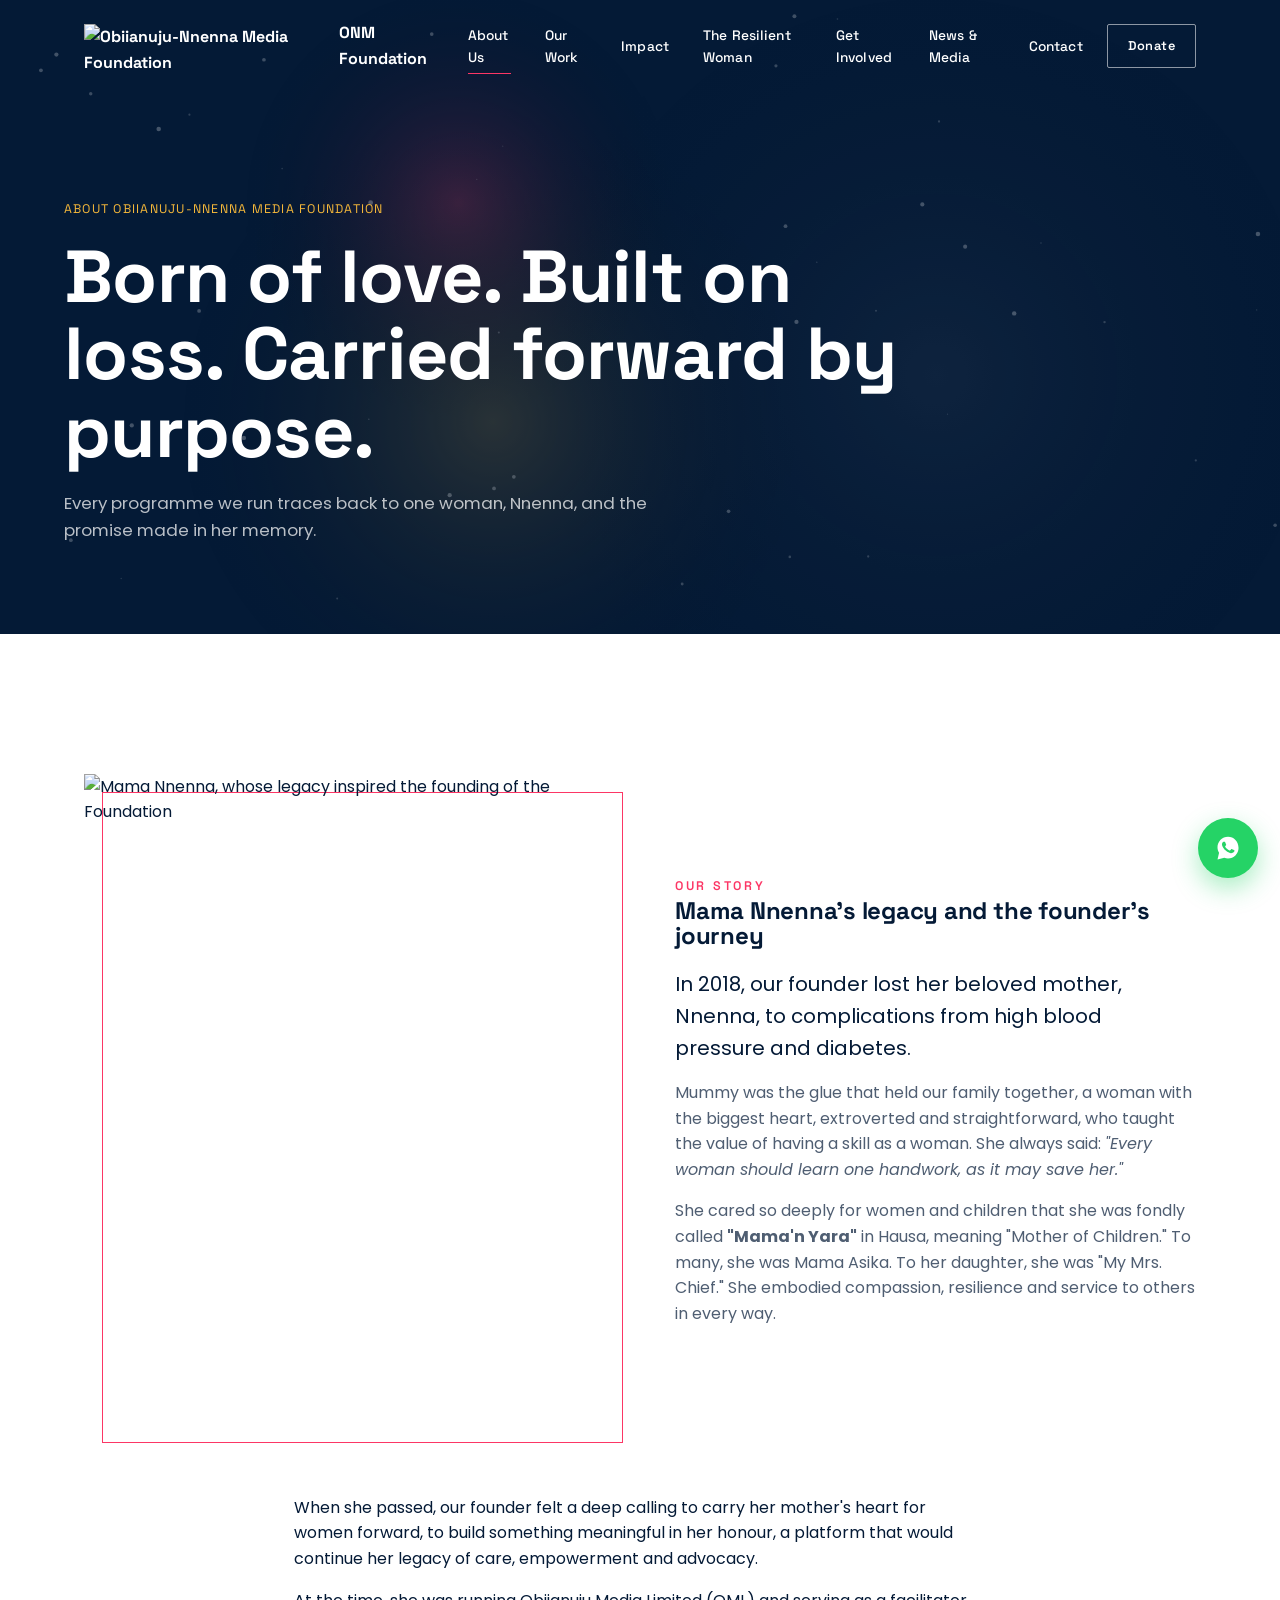
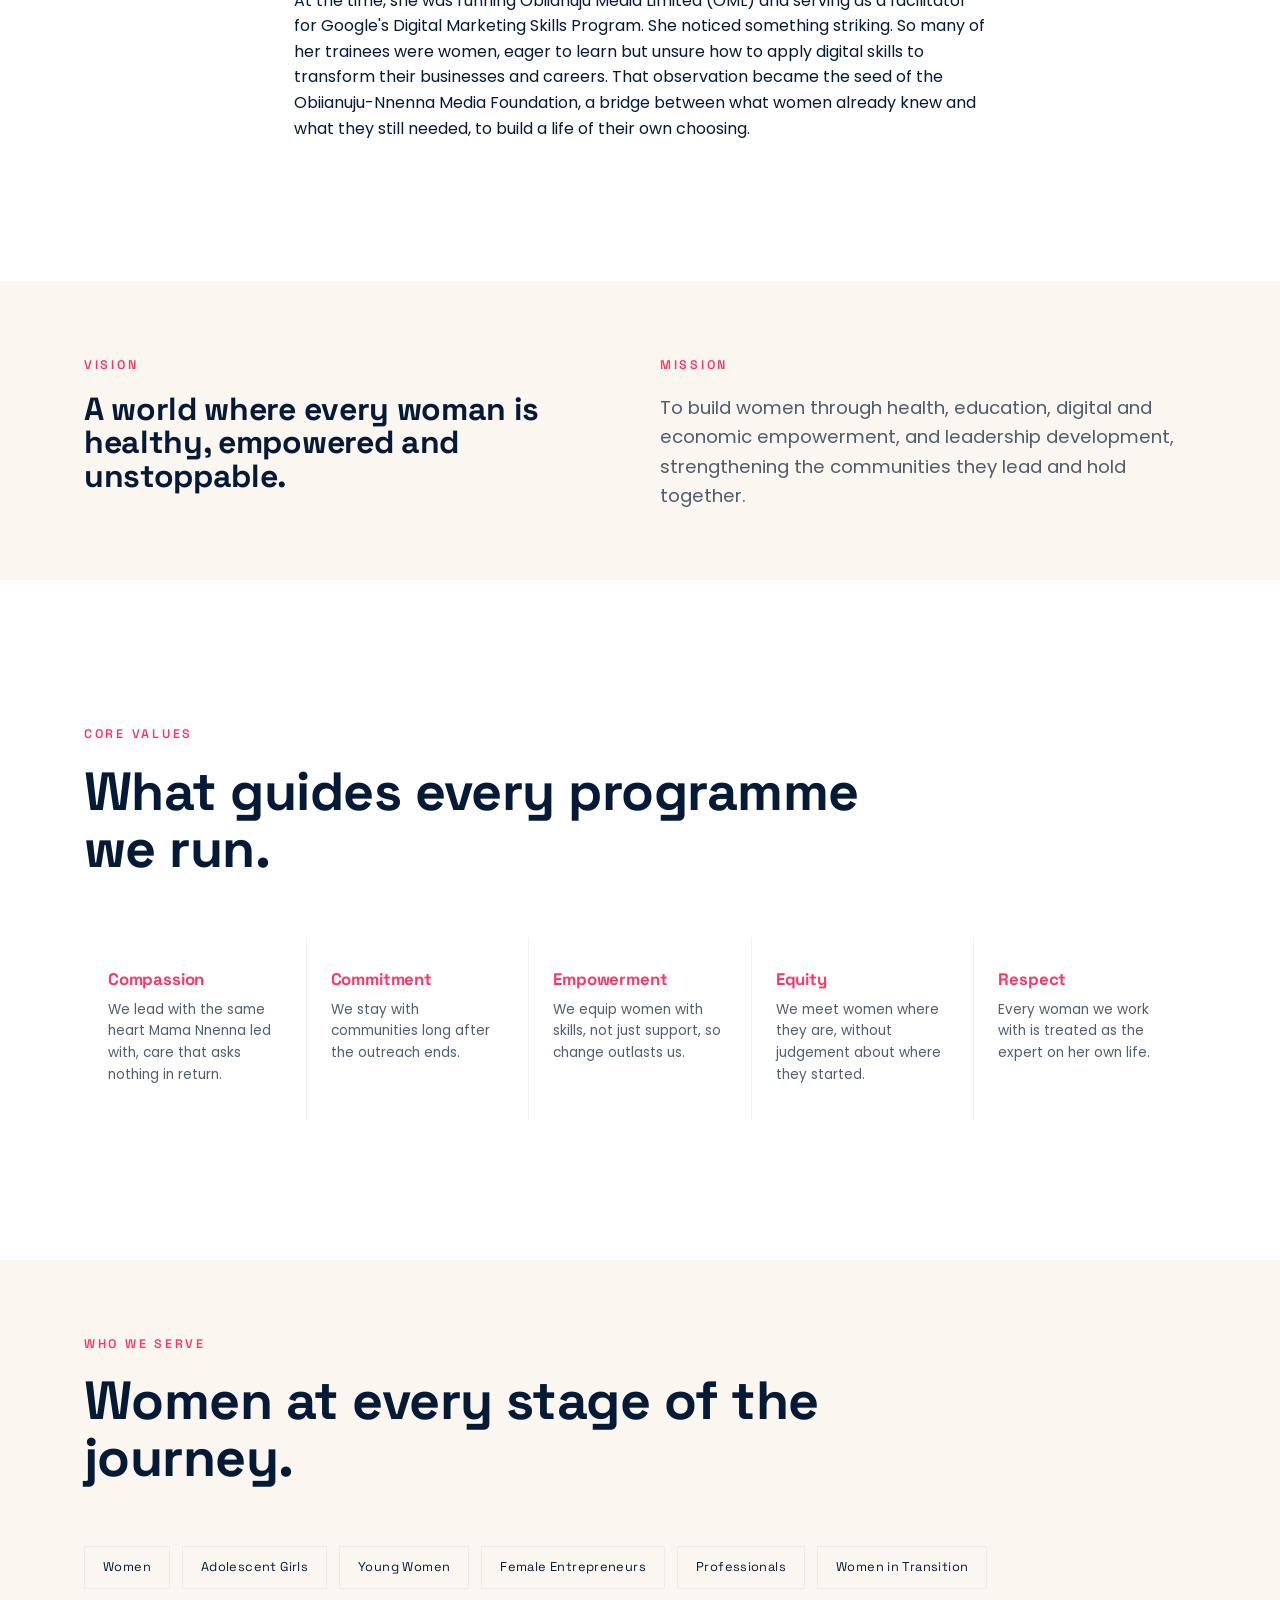
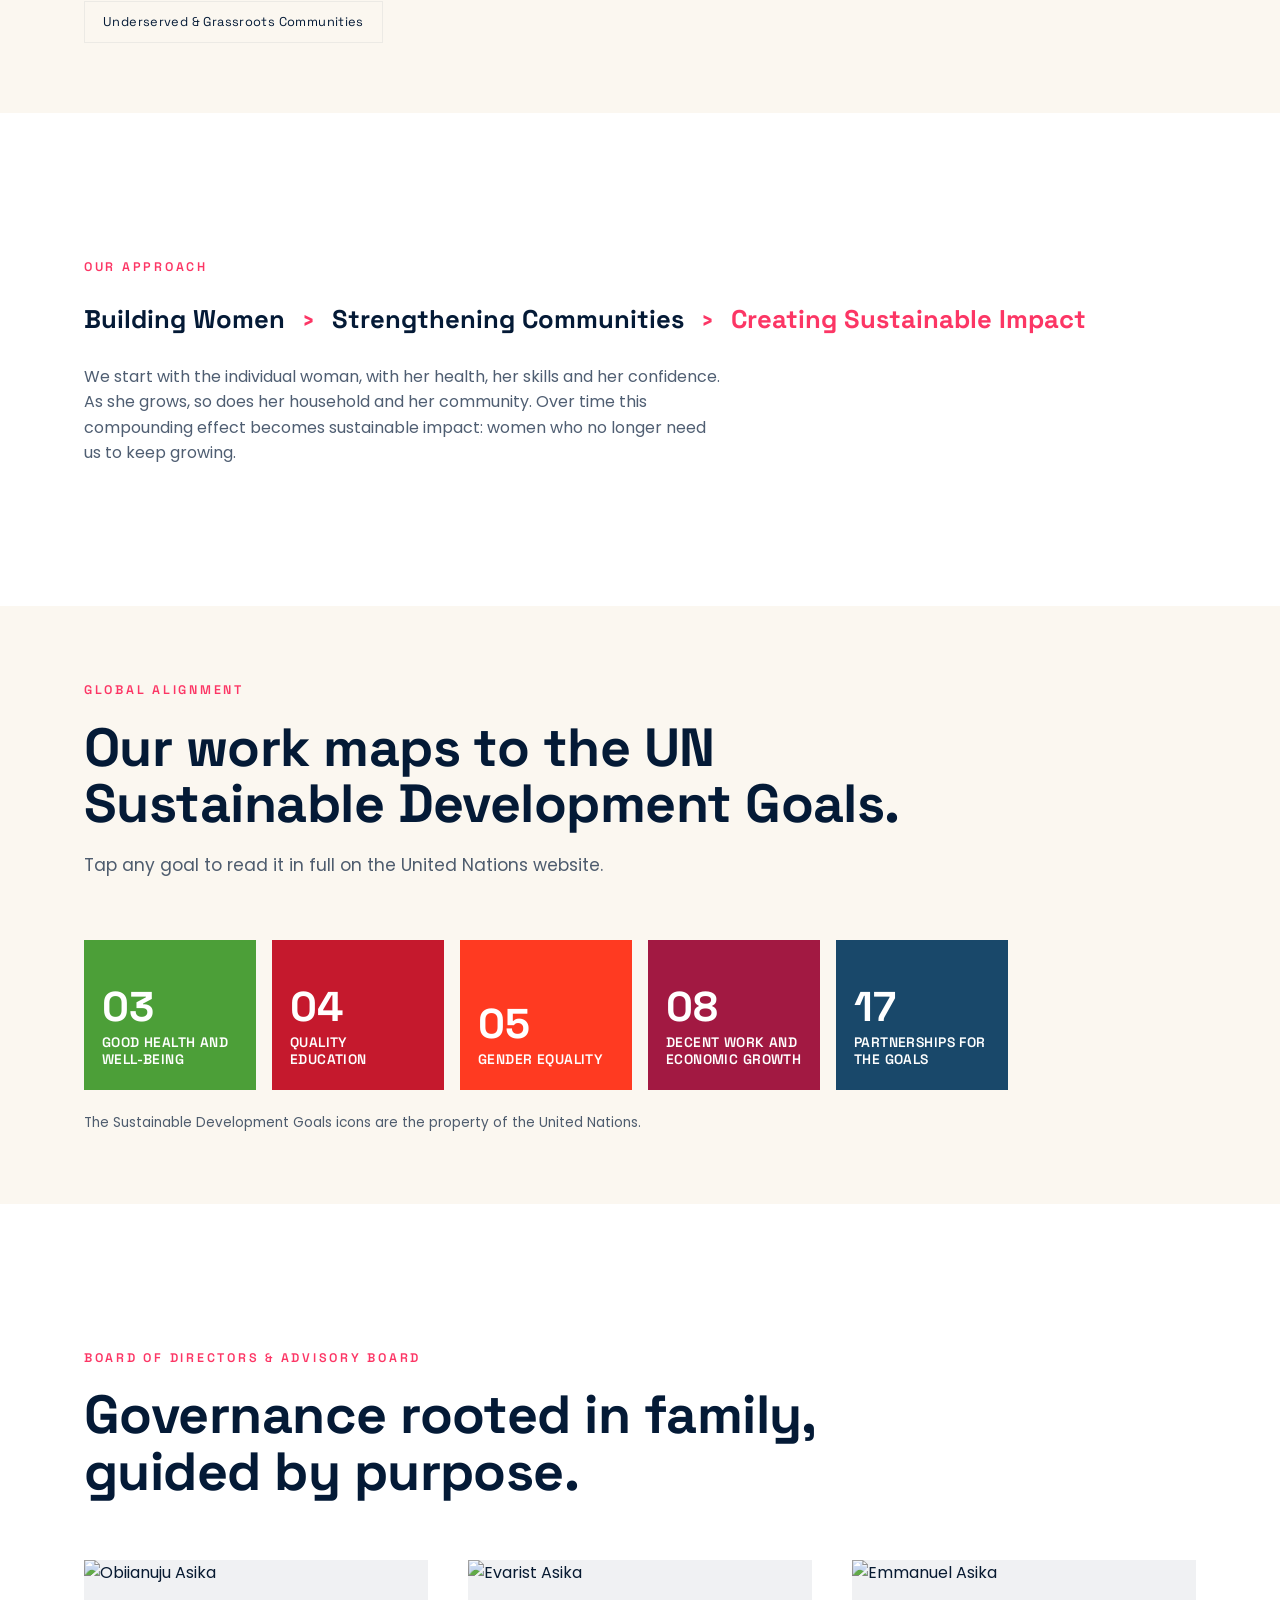
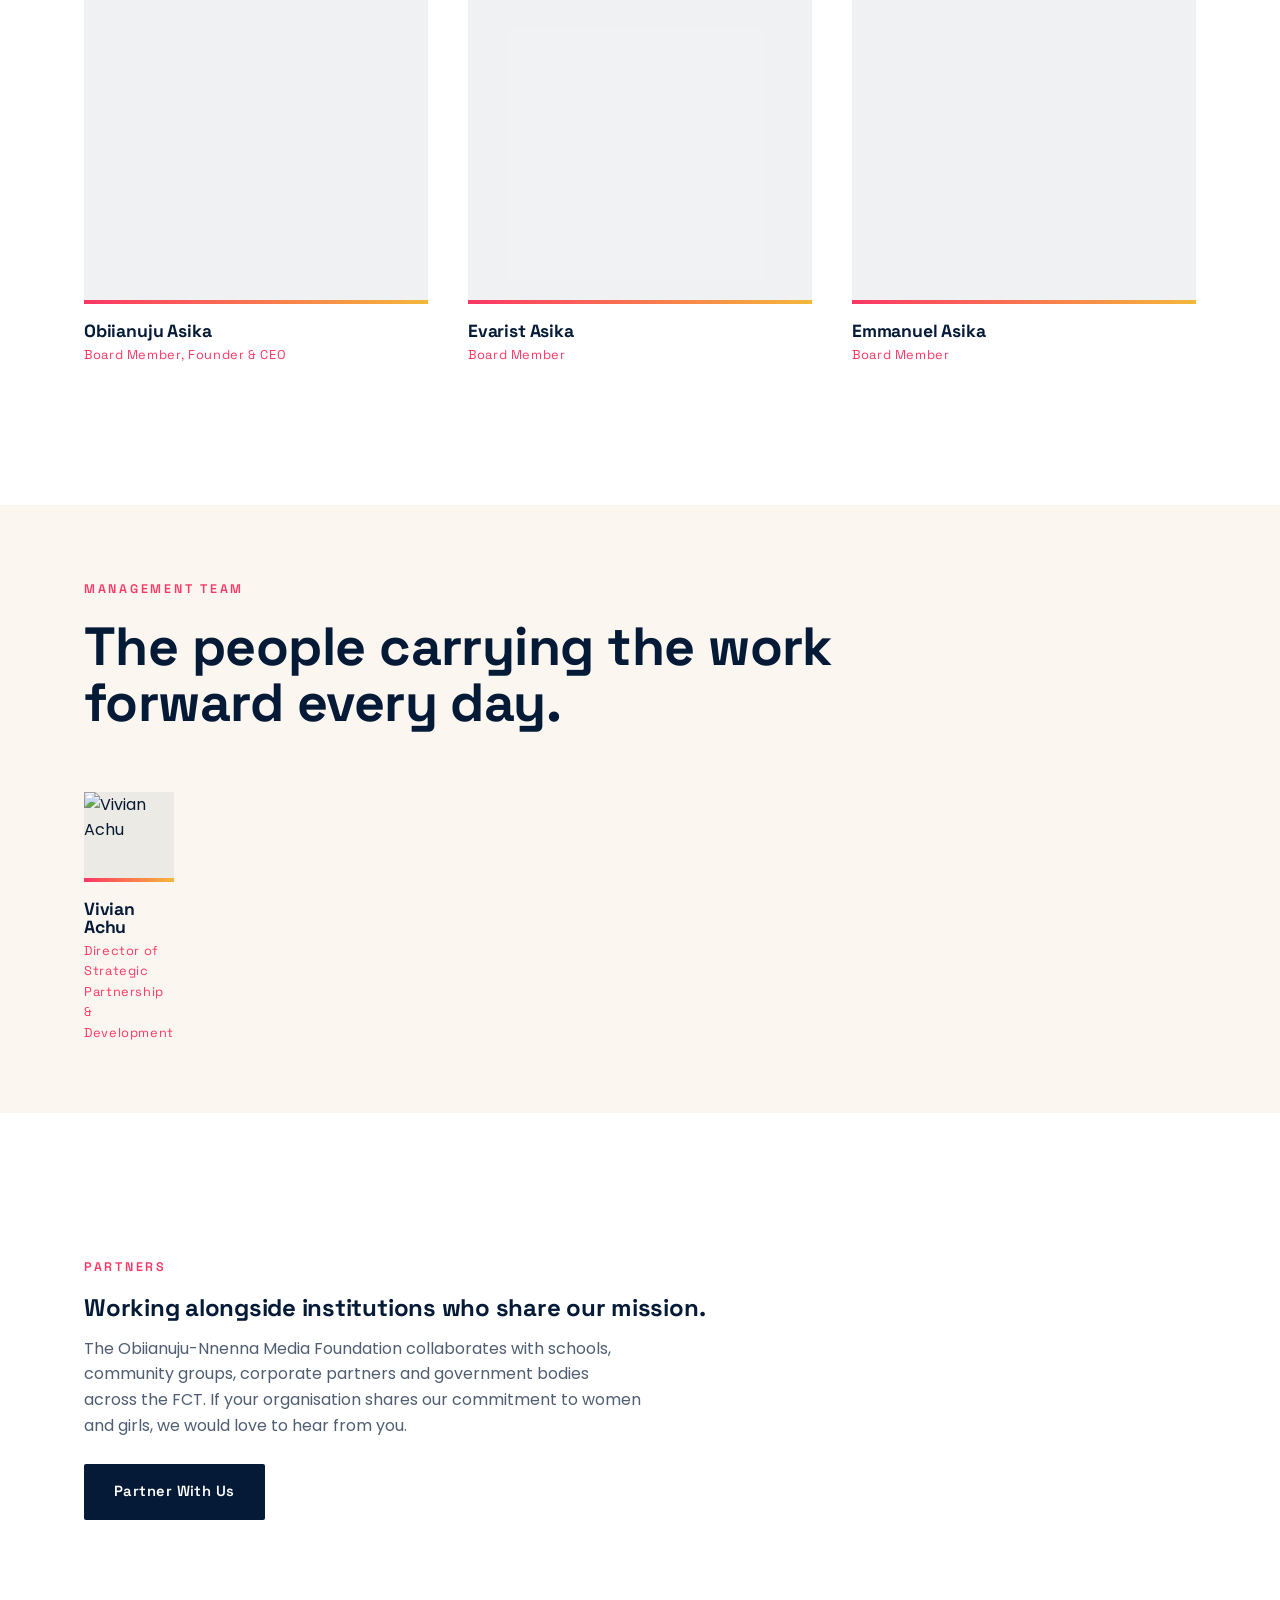
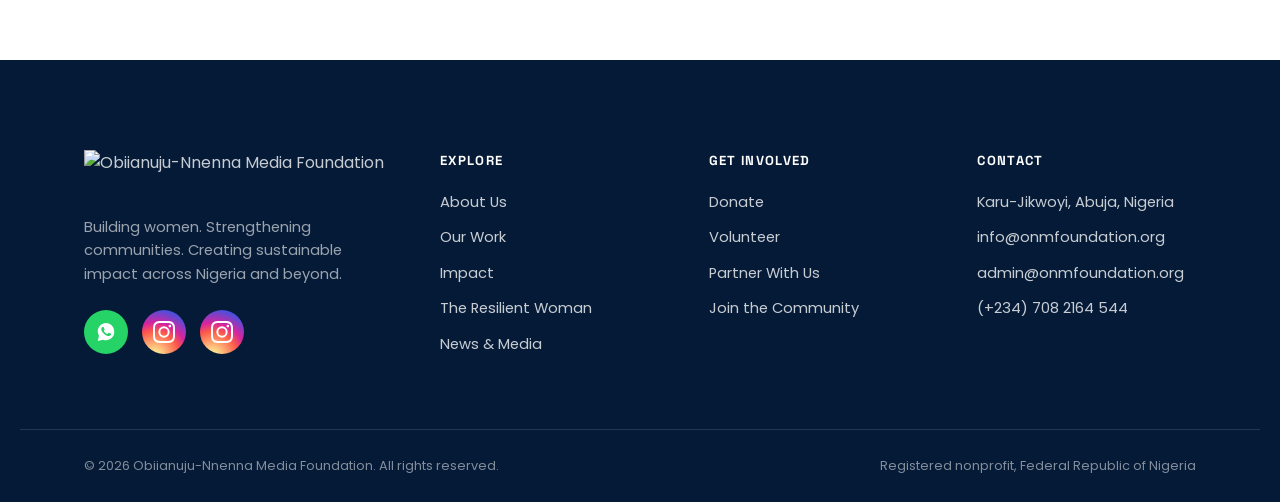
==== Downloads/onm-foundation/about.html @ 16862ed9 "ONM Foundation Version 2 Update" ====
<!doctype html>
<html lang="en">
<head>
<meta charset="UTF-8">
<meta name="viewport" content="width=device-width, initial-scale=1">
<title>About Us | Obiianuju-Nnenna Media Foundation</title>
<meta name="description" content="The story behind the Obiianuju-Nnenna Media Foundation: Mama Nnenna's legacy, our founder's journey, our mission, values, and the board and team carrying the work forward.">
<link rel="icon" href="images/onmfoundation_logo.png">
<link rel="stylesheet" href="css/style.css">
<style>
/* SDG tiles show the official icon when present, and a branded colour plate if it is missing */
.sdg-card .sdg-plate{display:none}
.sdg-card.no-icon .sdg-plate{display:flex}
</style>
</head>
<body>
<a href="#main" class="skip-link">Skip to content</a>

<header class="site-header">
  <div class="container nav-row">
    <a href="index.html" class="brand"><img src="images/onmfoundation_logo.png" alt="Obiianuju-Nnenna Media Foundation"> ONM Foundation</a>
    <nav class="main-nav" id="mainNav" aria-label="Primary">
      <a href="about.html" aria-current="page">About Us</a>
      <a href="our-work.html">Our Work</a>
      <a href="impact.html">Impact</a>
      <a href="resilient-women.html">The Resilient Woman</a>
      <a href="get-involved.html">Get Involved</a>
      <a href="news.html">News &amp; Media</a>
      <a href="contact.html">Contact</a>
    </nav>
    <div class="nav-actions">
      <a href="get-involved.html#donate" class="btn btn-outline-light btn-sm">Donate</a>
      <button class="nav-toggle" aria-label="Toggle menu" aria-expanded="false" aria-controls="mainNav"><span></span><span></span><span></span></button>
    </div>
  </div>
</header>

<main id="main">

  <section class="page-header">
    <canvas class="ambient-canvas" data-theme="navy" aria-hidden="true"></canvas>
    <div class="page-header-inner">
      <span class="crumb">About Obiianuju-Nnenna Media Foundation</span>
      <h1>Born of love. Built on loss. Carried forward by purpose.</h1>
      <p>Every programme we run traces back to one woman, Nnenna, and the promise made in her memory.</p>
    </div>
  </section>

  <!-- ============ OUR STORY ============ -->
  <section class="section" id="our-story">
    <div class="container split reveal">
      <div class="split-media">
        <div class="frame"></div>
        <img src="images/mama_nnena.png" alt="Mama Nnenna, whose legacy inspired the founding of the Foundation" loading="lazy">
      </div>
      <div class="split-copy">
        <span class="eyebrow">Our Story</span>
        <h2>Mama Nnenna's legacy and the founder's journey</h2>
        <p class="lede">In 2018, our founder lost her beloved mother, Nnenna, to complications from high blood pressure and diabetes.</p>
        <p>Mummy was the glue that held our family together, a woman with the biggest heart, extroverted and straightforward, who taught the value of having a skill as a woman. She always said: <em>"Every woman should learn one handwork, as it may save her."</em></p>
        <p>She cared so deeply for women and children that she was fondly called <strong>"Mama'n Yara"</strong> in Hausa, meaning "Mother of Children." To many, she was Mama Asika. To her daughter, she was "My Mrs. Chief." She embodied compassion, resilience and service to others in every way.</p>
      </div>
    </div>

    <div class="container reveal" style="margin-top:70px;max-width:820px">
      <p>When she passed, our founder felt a deep calling to carry her mother's heart for women forward, to build something meaningful in her honour, a platform that would continue her legacy of care, empowerment and advocacy.</p>
      <p style="margin-top:16px">At the time, she was running Obiianuju Media Limited (OML) and serving as a facilitator for Google's Digital Marketing Skills Program. She noticed something striking. So many of her trainees were women, eager to learn but unsure how to apply digital skills to transform their businesses and careers. That observation became the seed of the Obiianuju-Nnenna Media Foundation, a bridge between what women already knew and what they still needed, to build a life of their own choosing.</p>
    </div>
  </section>

  <!-- ============ VISION / MISSION / VALUES ============ -->
  <section class="section section-tight bg-cream">
    <div class="container">
      <div class="form-grid reveal" style="grid-template-columns:1fr 1fr;gap:40px">
        <div>
          <span class="eyebrow">Vision</span>
          <h2 style="margin-top:16px;font-size:2rem">A world where every woman is healthy, empowered and unstoppable.</h2>
        </div>
        <div>
          <span class="eyebrow">Mission</span>
          <p style="margin-top:16px;font-size:1.15rem;color:var(--navy-70)">To build women through health, education, digital and economic empowerment, and leadership development, strengthening the communities they lead and hold together.</p>
        </div>
      </div>
    </div>
  </section>

  <section class="section">
    <div class="container">
      <div class="section-head reveal">
        <span class="eyebrow">Core Values</span>
        <h2>What guides every programme we run.</h2>
      </div>
      <div class="value-grid reveal">
        <div class="value-card"><h4>Compassion</h4><p>We lead with the same heart Mama Nnenna led with, care that asks nothing in return.</p></div>
        <div class="value-card"><h4>Commitment</h4><p>We stay with communities long after the outreach ends.</p></div>
        <div class="value-card"><h4>Empowerment</h4><p>We equip women with skills, not just support, so change outlasts us.</p></div>
        <div class="value-card"><h4>Equity</h4><p>We meet women where they are, without judgement about where they started.</p></div>
        <div class="value-card"><h4>Respect</h4><p>Every woman we work with is treated as the expert on her own life.</p></div>
      </div>
    </div>
  </section>

  <!-- ============ WHO WE SERVE ============ -->
  <section class="section section-tight bg-cream">
    <div class="container">
      <div class="section-head reveal">
        <span class="eyebrow">Who We Serve</span>
        <h2>Women at every stage of the journey.</h2>
      </div>
      <div class="chip-row reveal">
        <span class="chip">Women</span>
        <span class="chip">Adolescent Girls</span>
        <span class="chip">Young Women</span>
        <span class="chip">Female Entrepreneurs</span>
        <span class="chip">Professionals</span>
        <span class="chip">Women in Transition</span>
        <span class="chip">Underserved &amp; Grassroots Communities</span>
      </div>
    </div>
  </section>

  <!-- ============ OUR APPROACH ============ -->
  <section class="section">
    <div class="container reveal">
      <span class="eyebrow">Our Approach</span>
      <div class="flow" style="margin-top:20px">
        <span>Building Women</span><span class="arrow">&rsaquo;</span>
        <span>Strengthening Communities</span><span class="arrow">&rsaquo;</span>
        <span class="text-pink">Creating Sustainable Impact</span>
      </div>
      <p style="margin-top:24px;max-width:64ch;color:var(--navy-70)">We start with the individual woman, with her health, her skills and her confidence. As she grows, so does her household and her community. Over time this compounding effect becomes sustainable impact: women who no longer need us to keep growing.</p>
    </div>
  </section>

  <!-- ============ SDG ALIGNMENT ============ -->
  <section class="section section-tight bg-cream">
    <div class="container">
      <div class="section-head reveal">
        <span class="eyebrow">Global Alignment</span>
        <h2>Our work maps to the UN Sustainable Development Goals.</h2>
        <p>Tap any goal to read it in full on the United Nations website.</p>
      </div>
      <div class="sdg-grid reveal">

        <a class="sdg-card" style="--sdg:#4C9F38" href="https://sdgs.un.org/goals/goal3" target="_blank" rel="noopener" aria-label="Sustainable Development Goal 3, Good Health and Well-being">
          <img class="sdg-icon" src="images/sdg/sdggoal3.png" alt="UN Sustainable Development Goal 3: Good Health and Well-being" loading="lazy" onerror="this.closest('.sdg-card').classList.add('no-icon');this.remove()">
          <span class="sdg-plate"><span class="sdg-num">03</span><span class="sdg-name">Good Health and Well-being</span></span>
        </a>

        <a class="sdg-card" style="--sdg:#C5192D" href="https://sdgs.un.org/goals/goal4" target="_blank" rel="noopener" aria-label="Sustainable Development Goal 4, Quality Education">
          <img class="sdg-icon" src="images/sdg/sdggoal4.png" alt="UN Sustainable Development Goal 4: Quality Education" loading="lazy" onerror="this.closest('.sdg-card').classList.add('no-icon');this.remove()">
          <span class="sdg-plate"><span class="sdg-num">04</span><span class="sdg-name">Quality Education</span></span>
        </a>

        <a class="sdg-card" style="--sdg:#FF3A21" href="https://sdgs.un.org/goals/goal5" target="_blank" rel="noopener" aria-label="Sustainable Development Goal 5, Gender Equality">
          <img class="sdg-icon" src="images/sdg/sdggoal5.png" alt="UN Sustainable Development Goal 5: Gender Equality" loading="lazy" onerror="this.closest('.sdg-card').classList.add('no-icon');this.remove()">
          <span class="sdg-plate"><span class="sdg-num">05</span><span class="sdg-name">Gender Equality</span></span>
        </a>

        <a class="sdg-card" style="--sdg:#A21942" href="https://sdgs.un.org/goals/goal8" target="_blank" rel="noopener" aria-label="Sustainable Development Goal 8, Decent Work and Economic Growth">
          <img class="sdg-icon" src="images/sdg/sdggoal8.png" alt="UN Sustainable Development Goal 8: Decent Work and Economic Growth" loading="lazy" onerror="this.closest('.sdg-card').classList.add('no-icon');this.remove()">
          <span class="sdg-plate"><span class="sdg-num">08</span><span class="sdg-name">Decent Work and Economic Growth</span></span>
        </a>

        <a class="sdg-card" style="--sdg:#19486A" href="https://sdgs.un.org/goals/goal17" target="_blank" rel="noopener" aria-label="Sustainable Development Goal 17, Partnerships for the Goals">
          <img class="sdg-icon" src="images/sdg/sdggoal17.png" alt="UN Sustainable Development Goal 17: Partnerships for the Goals" loading="lazy" onerror="this.closest('.sdg-card').classList.add('no-icon');this.remove()">
          <span class="sdg-plate"><span class="sdg-num">17</span><span class="sdg-name">Partnerships for the Goals</span></span>
        </a>

      </div>
      <p class="sdg-note">The Sustainable Development Goals icons are the property of the United Nations.</p>
    </div>
  </section>

  <!-- ============ BOARD OF DIRECTORS & ADVISORY BOARD ============ -->
  <section class="section" id="board">
    <div class="container">
      <div class="section-head reveal">
        <span class="eyebrow">Board of Directors &amp; Advisory Board</span>
        <h2>Governance rooted in family, guided by purpose.</h2>
      </div>
      <div class="people-grid reveal">
        <div class="person">
          <div class="person-photo"><img src="images/board/obianujuasika.jpg" alt="Obiianuju Asika" loading="lazy"></div>
          <h4>Obiianuju Asika</h4>
          <p class="role">Board Member, Founder &amp; CEO</p>
        </div>
        <div class="person">
          <div class="person-photo"><img src="images/board/evaristasika.jpg" alt="Evarist Asika" loading="lazy"></div>
          <h4>Evarist Asika</h4>
          <p class="role">Board Member</p>
        </div>
        <div class="person">
          <div class="person-photo"><img src="images/board/emmanuelasika.png" alt="Emmanuel Asika" loading="lazy"></div>
          <h4>Emmanuel Asika</h4>
          <p class="role">Board Member</p>
        </div>
      </div>
    </div>
  </section>

  <!-- ============ TEAM ============ -->
  <section class="section section-tight bg-cream" id="team">
    <div class="container">
      <div class="section-head reveal">
        <span class="eyebrow">Management Team</span>
        <h2>The people carrying the work forward every day.</h2>
      </div>
      <div class="people-grid reveal" style="max-width:290px">
        <div class="person">
          <div class="person-photo"><img src="images/team/vivianachu.jpg" alt="Vivian Achu" loading="lazy"></div>
          <h4>Vivian Achu</h4>
          <p class="role">Director of Strategic Partnership &amp; Development</p>
        </div>
      </div>
    </div>
  </section>

  <!-- ============ PARTNERS ============ -->
  <section class="section">
    <div class="container reveal">
      <span class="eyebrow">Partners</span>
      <h2 style="margin-top:16px">Working alongside institutions who share our mission.</h2>
      <p style="margin-top:16px;max-width:56ch;color:var(--navy-70)">The Obiianuju-Nnenna Media Foundation collaborates with schools, community groups, corporate partners and government bodies across the FCT. If your organisation shares our commitment to women and girls, we would love to hear from you.</p>
      <a href="get-involved.html#partner" class="btn btn-navy" style="margin-top:26px">Partner With Us</a>
    </div>
  </section>

</main>

<footer class="site-footer">
  <div class="footer-top">
    <div class="footer-brand">
      <img src="images/onmfoundation_logo.png" alt="Obiianuju-Nnenna Media Foundation">
      <p>Building women. Strengthening communities. Creating sustainable impact across Nigeria and beyond.</p>
      <div class="footer-social" aria-label="Social media">
        <a class="social-wa" href="https://chat.whatsapp.com/E9bC8LtakeX8GZGqpjYWFS" target="_blank" rel="noopener" aria-label="Join our WhatsApp community"><svg viewBox="0 0 32 32" aria-hidden="true"><path d="M16.02 3C9.4 3 4 8.4 4 15.02c0 2.36.66 4.56 1.8 6.44L4 29l7.72-1.75a11.9 11.9 0 0 0 4.3.8h.01c6.62 0 12.02-5.4 12.02-12.02C28.05 8.4 22.65 3 16.02 3zm7.02 17.14c-.3.85-1.72 1.62-2.38 1.7-.6.08-1.36.11-2.2-.14-.5-.15-1.15-.36-1.98-.71-3.48-1.5-5.75-5.02-5.92-5.25-.17-.23-1.42-1.9-1.42-3.62 0-1.72.9-2.56 1.22-2.92.32-.35.7-.44.93-.44.23 0 .47.002.67.01.22.01.5-.08.79.6.3.71 1 2.44 1.09 2.62.09.18.15.4.03.63-.12.23-.18.37-.36.57-.18.2-.38.44-.55.6-.18.16-.37.34-.16.68.21.34.94 1.55 2.02 2.51 1.39 1.24 2.56 1.62 2.9 1.8.34.18.54.15.74-.09.2-.24.86-1 1.09-1.35.23-.34.46-.28.77-.17.32.12 2.02.95 2.37 1.13.35.17.58.26.66.4.1.14.1.79-.2 1.65z"/></svg></a>
        <a class="social-ig" href="https://www.instagram.com/riamagazineafrica/" target="_blank" rel="noopener" aria-label="RIA Magazine Africa on Instagram"><svg viewBox="0 0 24 24" aria-hidden="true"><path d="M12 2.16c3.2 0 3.58.01 4.85.07 1.17.05 1.8.25 2.23.41.56.22.96.48 1.38.9.42.42.68.82.9 1.38.16.42.36 1.06.41 2.23.06 1.27.07 1.65.07 4.85s-.01 3.58-.07 4.85c-.05 1.17-.25 1.8-.41 2.23-.22.56-.48.96-.9 1.38-.42.42-.82.68-1.38.9-.42.16-1.06.36-2.23.41-1.27.06-1.65.07-4.85.07s-3.58-.01-4.85-.07c-1.17-.05-1.8-.25-2.23-.41-.56-.22-.96-.48-1.38-.9-.42-.42-.68-.82-.9-1.38-.16-.42-.36-1.06-.41-2.23C2.17 15.58 2.16 15.2 2.16 12s.01-3.58.07-4.85c.05-1.17.25-1.8.41-2.23.22-.56.48-.96.9-1.38.42-.42.82-.68 1.38-.9.42-.16 1.06-.36 2.23-.41C8.42 2.17 8.8 2.16 12 2.16M12 0C8.74 0 8.33.01 7.05.07 5.78.13 4.9.33 4.14.63c-.79.31-1.46.72-2.13 1.38C1.35 2.68.94 3.35.63 4.14.33 4.9.13 5.78.07 7.05.01 8.33 0 8.74 0 12s.01 3.67.07 4.95c.06 1.27.26 2.15.56 2.91.31.79.72 1.46 1.38 2.13.67.67 1.34 1.07 2.13 1.38.76.3 1.64.5 2.91.56C8.33 23.99 8.74 24 12 24s3.67-.01 4.95-.07c1.27-.06 2.15-.26 2.91-.56.79-.31 1.46-.71 2.13-1.38.67-.67 1.07-1.34 1.38-2.13.3-.76.5-1.64.56-2.91.06-1.28.07-1.69.07-4.95s-.01-3.67-.07-4.95c-.06-1.27-.26-2.15-.56-2.91-.31-.79-.71-1.46-1.38-2.13-.67-.66-1.34-1.07-2.13-1.38-.76-.3-1.64-.5-2.91-.56C15.67.01 15.26 0 12 0zm0 5.84A6.16 6.16 0 1 0 18.16 12 6.16 6.16 0 0 0 12 5.84zM12 16a4 4 0 1 1 4-4 4 4 0 0 1-4 4zm6.41-11.85a1.44 1.44 0 1 0 1.44 1.44 1.44 1.44 0 0 0-1.44-1.44z"/></svg></a>
        <a class="social-ig" href="https://www.instagram.com/theresilientwomanafrica?igsi=MWZzMzFoYjhxZ3BucA==&amp;utm_source=ig_contact_invite" target="_blank" rel="noopener" aria-label="The Resilient Woman Africa on Instagram"><svg viewBox="0 0 24 24" aria-hidden="true"><path d="M12 2.16c3.2 0 3.58.01 4.85.07 1.17.05 1.8.25 2.23.41.56.22.96.48 1.38.9.42.42.68.82.9 1.38.16.42.36 1.06.41 2.23.06 1.27.07 1.65.07 4.85s-.01 3.58-.07 4.85c-.05 1.17-.25 1.8-.41 2.23-.22.56-.48.96-.9 1.38-.42.42-.82.68-1.38.9-.42.16-1.06.36-2.23.41-1.27.06-1.65.07-4.85.07s-3.58-.01-4.85-.07c-1.17-.05-1.8-.25-2.23-.41-.56-.22-.96-.48-1.38-.9-.42-.42-.68-.82-.9-1.38-.16-.42-.36-1.06-.41-2.23C2.17 15.58 2.16 15.2 2.16 12s.01-3.58.07-4.85c.05-1.17.25-1.8.41-2.23.22-.56.48-.96.9-1.38.42-.42.82-.68 1.38-.9.42-.16 1.06-.36 2.23-.41C8.42 2.17 8.8 2.16 12 2.16M12 0C8.74 0 8.33.01 7.05.07 5.78.13 4.9.33 4.14.63c-.79.31-1.46.72-2.13 1.38C1.35 2.68.94 3.35.63 4.14.33 4.9.13 5.78.07 7.05.01 8.33 0 8.74 0 12s.01 3.67.07 4.95c.06 1.27.26 2.15.56 2.91.31.79.72 1.46 1.38 2.13.67.67 1.34 1.07 2.13 1.38.76.3 1.64.5 2.91.56C8.33 23.99 8.74 24 12 24s3.67-.01 4.95-.07c1.27-.06 2.15-.26 2.91-.56.79-.31 1.46-.71 2.13-1.38.67-.67 1.07-1.34 1.38-2.13.3-.76.5-1.64.56-2.91.06-1.28.07-1.69.07-4.95s-.01-3.67-.07-4.95c-.06-1.27-.26-2.15-.56-2.91-.31-.79-.71-1.46-1.38-2.13-.67-.66-1.34-1.07-2.13-1.38-.76-.3-1.64-.5-2.91-.56C15.67.01 15.26 0 12 0zm0 5.84A6.16 6.16 0 1 0 18.16 12 6.16 6.16 0 0 0 12 5.84zM12 16a4 4 0 1 1 4-4 4 4 0 0 1-4 4zm6.41-11.85a1.44 1.44 0 1 0 1.44 1.44 1.44 1.44 0 0 0-1.44-1.44z"/></svg></a>
      </div>
    </div>
    <div class="footer-col">
      <h5>Explore</h5>
      <ul>
        <li><a href="about.html">About Us</a></li>
        <li><a href="our-work.html">Our Work</a></li>
        <li><a href="impact.html">Impact</a></li>
        <li><a href="resilient-women.html">The Resilient Woman</a></li>
        <li><a href="news.html">News &amp; Media</a></li>
      </ul>
    </div>
    <div class="footer-col">
      <h5>Get Involved</h5>
      <ul>
        <li><a href="get-involved.html#donate">Donate</a></li>
        <li><a href="get-involved.html#volunteer">Volunteer</a></li>
        <li><a href="get-involved.html#partner">Partner With Us</a></li>
        <li><a href="resilient-women.html#community">Join the Community</a></li>
      </ul>
    </div>
    <div class="footer-col">
      <h5>Contact</h5>
      <ul>
        <li>Karu-Jikwoyi, Abuja, Nigeria</li>
        <li><a href="mailto:info@onmfoundation.org">info@onmfoundation.org</a></li>
        <li><a href="mailto:admin@onmfoundation.org">admin@onmfoundation.org</a></li>
        <li><a href="tel:+2347082164544">(+234) 708 2164 544</a></li>
      </ul>
    </div>
  </div>
  <div class="footer-bottom">
    <span>© <span id="year"></span> Obiianuju-Nnenna Media Foundation. All rights reserved.</span>
    <span>Registered nonprofit, Federal Republic of Nigeria</span>
  </div>
</footer>

<div class="mobile-cta-bar">
  <a href="get-involved.html#donate" class="btn btn-pink btn-sm">Donate</a>
  <a href="resilient-women.html#community" class="btn btn-outline btn-sm" style="color:#fff;border-color:rgba(255,255,255,.4)">Join</a>
  <a href="resilient-women.html#register" class="btn btn-navy btn-sm" style="background:var(--yellow);color:var(--navy)">Register</a>
</div>

<a class="whatsapp-float" href="https://chat.whatsapp.com/E9bC8LtakeX8GZGqpjYWFS" target="_blank" rel="noopener" aria-label="Chat with the Foundation on WhatsApp">
  <svg fill="currentColor" viewBox="0 0 32 32" aria-hidden="true"><path d="M16.02 3C9.4 3 4 8.4 4 15.02c0 2.36.66 4.56 1.8 6.44L4 29l7.72-1.75a11.9 11.9 0 0 0 4.3.8h.01c6.62 0 12.02-5.4 12.02-12.02C28.05 8.4 22.65 3 16.02 3zm7.02 17.14c-.3.85-1.72 1.62-2.38 1.7-.6.08-1.36.11-2.2-.14-.5-.15-1.15-.36-1.98-.71-3.48-1.5-5.75-5.02-5.92-5.25-.17-.23-1.42-1.9-1.42-3.62 0-1.72.9-2.56 1.22-2.92.32-.35.7-.44.93-.44.23 0 .47.002.67.01.22.01.5-.08.79.6.3.71 1 2.44 1.09 2.62.09.18.15.4.03.63-.12.23-.18.37-.36.57-.18.2-.38.44-.55.6-.18.16-.37.34-.16.68.21.34.94 1.55 2.02 2.51 1.39 1.24 2.56 1.62 2.9 1.8.34.18.54.15.74-.09.2-.24.86-1 1.09-1.35.23-.34.46-.28.77-.17.32.12 2.02.95 2.37 1.13.35.17.58.26.66.4.1.14.1.79-.2 1.65z"/></svg>
</a>

<script src="js/main.js"></script>
<script src="js/ambient-bg.js"></script>
<script>document.getElementById('year').textContent = new Date().getFullYear();</script>
</body>
</html>
---- Downloads/onm-foundation/css/style.css ----
/* =========================================================
   OBIIANUJU-NNENNA MEDIA FOUNDATION / DESIGN SYSTEM
   Display: Space Grotesk (stands in for Bahnschrift: geometric,
   confident, editorial weight for headlines & numerals)
   Body:    Poppins (brand-specified secondary typeface)
   ========================================================= */

@import url('https://fonts.googleapis.com/css2?family=Space+Grotesk:wght@400;500;600;700&family=Poppins:ital,wght@0,300;0,400;0,500;0,600;0,700;1,400&display=swap');

:root{
  /* brand core */
  --pink:#FC3665;
  --yellow:#F4B73A;
  --navy:#041A36;
  --white:#FFFFFF;

  /* tints (per brand book opacity swatches) */
  --pink-40:rgba(252,54,101,.4);
  --pink-20:rgba(252,54,101,.14);
  --pink-08:rgba(252,54,101,.06);
  --yellow-40:rgba(244,183,58,.4);
  --yellow-20:rgba(244,183,58,.16);
  --navy-70:rgba(4,26,54,.7);
  --navy-40:rgba(4,26,54,.4);
  --navy-08:rgba(4,26,54,.06);
  --cream:#FBF7F0;

  --ink:var(--navy);
  --paper:var(--white);

  --display: 'Space Grotesk', 'Bahnschrift', sans-serif;
  --body: 'Poppins', sans-serif;

  --container: 1240px;
  --edge: clamp(20px, 5vw, 64px);
  --ease: cubic-bezier(.16,.84,.36,1);
}

*{box-sizing:border-box;margin:0;padding:0}
html{scroll-behavior:smooth}
@media (prefers-reduced-motion: reduce){
  html{scroll-behavior:auto}
  *{animation-duration:.001ms !important; animation-iteration-count:1 !important; transition-duration:.001ms !important;}
}

body{
  font-family:var(--body);
  color:var(--ink);
  background:var(--paper);
  line-height:1.6;
  font-weight:400;
  -webkit-font-smoothing:antialiased;
  overflow-x:hidden;
}

img{max-width:100%;display:block}
a{color:inherit;text-decoration:none}
ul{list-style:none}
button{font:inherit;cursor:pointer;border:none;background:none;color:inherit}
input,textarea,select{font:inherit}

h1,h2,h3,h4{
  font-family:var(--display);
  font-weight:700;
  line-height:1.05;
  letter-spacing:-.01em;
}

.eyebrow{
  display:inline-flex;align-items:center;
  font-family:var(--display);
  font-size:.78rem;
  letter-spacing:.22em;
  text-transform:uppercase;
  color:var(--pink);
  font-weight:600;
}

.container{max-width:var(--container);margin:0 auto;padding:0 var(--edge)}

.visually-hidden{position:absolute;width:1px;height:1px;overflow:hidden;clip:rect(0 0 0 0);white-space:nowrap}

/* skip link */
.skip-link{position:absolute;left:-999px;top:0;background:var(--navy);color:#fff;padding:12px 20px;z-index:999;border-radius:0 0 6px 0}
.skip-link:focus{left:0}

:focus-visible{outline:3px solid var(--pink);outline-offset:3px}

/* ---------- buttons ---------- */
.btn{
  display:inline-flex;align-items:center;justify-content:center;gap:10px;
  font-family:var(--display);
  font-weight:600;
  font-size:.92rem;
  letter-spacing:.03em;
  padding:16px 30px;
  border-radius:2px;
  transition:transform .45s var(--ease), background .3s ease, color .3s ease, box-shadow .3s ease;
  white-space:nowrap;
  position:relative;
}
.btn-pink{background:var(--pink);color:#fff}
.btn-pink:hover{background:#e11f4f;transform:translateY(-2px)}
.btn-navy{background:var(--navy);color:#fff}
.btn-navy:hover{background:#0a2a52;transform:translateY(-2px)}
.btn-outline{border:1.5px solid var(--navy);color:var(--navy)}
.btn-outline:hover{background:var(--navy);color:#fff;transform:translateY(-2px)}
.btn-outline-light{border:1.5px solid rgba(255,255,255,.55);color:#fff}
.btn-outline-light:hover{background:#fff;color:var(--navy)}
.btn-ghost{color:var(--pink);font-weight:600;font-family:var(--display);letter-spacing:.03em;display:inline-flex;align-items:center;gap:8px}
.btn-ghost .arrow{transition:transform .3s var(--ease)}
.btn-ghost:hover .arrow{transform:translateX(6px)}
.btn-sm{padding:11px 20px;font-size:.8rem}

/* =========================================================
   NAV
   ========================================================= */
.site-header{
  position:fixed;top:0;left:0;right:0;z-index:500;
  padding:18px 0;
  transition:background .4s var(--ease), padding .4s var(--ease), box-shadow .4s var(--ease);
}
.site-header.is-scrolled{
  background:rgba(255,255,255,.92);
  backdrop-filter:blur(14px);
  padding:12px 0;
  box-shadow:0 1px 0 rgba(4,26,54,.08);
}
.nav-row{display:flex;align-items:center;justify-content:space-between;gap:24px}
.brand{display:flex;align-items:center;gap:12px;font-family:var(--display);font-weight:700;font-size:1rem;color:var(--navy)}
.brand img{height:44px;width:auto}
.site-header:not(.is-scrolled) .brand{color:var(--white)}
.site-header:not(.is-scrolled) .brand.on-dark-off{color:var(--navy)}

.main-nav{display:flex;align-items:center;gap:34px}
.main-nav a{
  font-family:var(--display);font-size:.86rem;font-weight:500;letter-spacing:.01em;
  color:var(--navy);position:relative;padding:6px 0;
}
.site-header:not(.is-scrolled) .main-nav a,
.site-header:not(.is-scrolled) .nav-actions .btn-outline-light{color:#fff}
.main-nav a::after{content:"";position:absolute;left:0;bottom:0;height:1.5px;width:0;background:var(--pink);transition:width .35s var(--ease)}
.main-nav a:hover::after,.main-nav a[aria-current="page"]::after{width:100%}

.nav-actions{display:flex;align-items:center;gap:14px}
.nav-toggle{display:none;flex-direction:column;gap:5px;padding:8px}
.nav-toggle span{width:24px;height:2px;background:currentColor;display:block;transition:transform .3s ease, opacity .3s ease}
.site-header:not(.is-scrolled) .nav-toggle{color:#fff}

@media (max-width:980px){
  .main-nav{
    position:fixed;inset:0;top:0;background:var(--navy);
    flex-direction:column;justify-content:center;align-items:flex-start;
    padding:100px var(--edge) 60px;gap:22px;
    transform:translateX(100%);transition:transform .5s var(--ease);
  }
  .main-nav.is-open{transform:translateX(0)}
  .main-nav a{color:#fff !important;font-size:1.6rem}
  .nav-toggle{display:flex}
  .nav-actions .btn{display:none}
  .nav-actions .nav-toggle{display:flex}
}

/* =========================================================
   HERO
   ========================================================= */
.hero{
  position:relative;min-height:100svh;display:flex;flex-direction:column;justify-content:flex-end;
  overflow:hidden;background:var(--navy);color:#fff;
}
.hero-media{position:absolute;inset:0;z-index:0}
.hero-media img{width:100%;height:100%;object-fit:cover;object-position:center 30%;
  transform:scale(1.08);will-change:transform;}
.hero-media::after{
  content:"";position:absolute;inset:0;
  background:linear-gradient(180deg, rgba(4,26,54,.55) 0%, rgba(4,26,54,.35) 40%, rgba(4,26,54,.92) 100%);
}
.hero-inner{position:relative;z-index:2;padding:180px var(--edge) 90px;max-width:var(--container);margin:0 auto;width:100%}
.hero-kicker{font-family:var(--display);letter-spacing:.3em;text-transform:uppercase;font-size:.75rem;color:var(--yellow);margin-bottom:26px;display:block}
.hero-title{
  font-size:clamp(2.6rem, 7vw, 6.2rem);
  font-weight:700;letter-spacing:-.02em;line-height:.98;max-width:16ch;
}
.hero-title .rev{display:inline-block;overflow:hidden;vertical-align:top}
.hero-title .rev span{display:inline-block;transform:translateY(110%);transition:transform .9s var(--ease)}
.hero-title.in-view .rev span{transform:translateY(0)}
.hero-title em{font-style:normal;color:var(--pink)}
.hero-sub{max-width:44ch;margin-top:26px;font-size:1.08rem;color:rgba(255,255,255,.82);font-weight:300}
.hero-ctas{display:flex;flex-wrap:wrap;gap:16px;margin-top:40px}
.hero-scroll{
  position:absolute;left:var(--edge);bottom:34px;z-index:2;display:flex;align-items:center;gap:12px;
  font-family:var(--display);font-size:.72rem;letter-spacing:.22em;text-transform:uppercase;color:rgba(255,255,255,.75);
}
.scroll-line{width:1px;height:44px;background:rgba(255,255,255,.4);position:relative;overflow:hidden}
.scroll-line::after{content:"";position:absolute;left:0;top:-100%;width:100%;height:100%;background:var(--yellow);animation:scrollDrop 2.2s ease-in-out infinite}
@keyframes scrollDrop{0%{top:-100%}50%{top:0}100%{top:100%}}

/* =========================================================
   CONFERENCE BANNER STRIP
   ========================================================= */
.promo-strip{
  background:var(--navy);color:#fff;position:relative;overflow:hidden;
}
.promo-strip .ambient-canvas{opacity:.9}
.promo-inner{
  position:relative;z-index:1;display:flex;flex-wrap:wrap;align-items:center;justify-content:space-between;
  gap:26px;padding:46px var(--edge);max-width:var(--container);margin:0 auto;
}
.promo-left .eyebrow{color:var(--yellow)}
.promo-title{font-size:clamp(1.6rem,3vw,2.4rem);margin-top:10px}
.promo-title strong{color:var(--pink)}
.promo-meta{margin-top:10px;font-family:var(--display);font-size:.9rem;letter-spacing:.04em;color:rgba(255,255,255,.75)}
.promo-actions{display:flex;gap:14px;flex-wrap:wrap}

/* =========================================================
   SECTION LAYOUT
   ========================================================= */
.section{padding:min(14vw,140px) 0}
.section-tight{padding:70px 0}
.section-cream{background:var(--cream)}
.section-navy{background:var(--navy);color:#fff}
.section-navy .eyebrow{color:var(--yellow)}

.section-head{max-width:820px;margin-bottom:60px}
.section-head h2{font-size:clamp(2rem,4.2vw,3.4rem);margin-top:18px}
.section-head p{margin-top:20px;font-size:1.08rem;color:var(--navy-70);max-width:60ch}
.section-navy .section-head p{color:rgba(255,255,255,.72)}

.section-foot{margin-top:56px;display:flex;justify-content:center}

/* reveal-on-scroll */
.reveal{opacity:0;transform:translateY(36px);transition:opacity .9s var(--ease), transform .9s var(--ease)}
.reveal.in{opacity:1;transform:none}
.reveal-delay-1{transition-delay:.12s}
.reveal-delay-2{transition-delay:.24s}
.reveal-delay-3{transition-delay:.36s}

/* =========================================================
   WHO WE ARE / split
   ========================================================= */
.split{display:grid;grid-template-columns:1fr 1fr;gap:70px;align-items:center}
.split.reverse{grid-template-columns:1fr 1fr}
.split.reverse .split-media{order:2}
.split-media{position:relative}
.split-media img{width:100%;aspect-ratio:4/5;object-fit:cover}
.split-media .frame{position:absolute;inset:18px -18px -18px 18px;border:1.5px solid var(--pink);z-index:-1}
.split-copy .lede{font-size:1.25rem;font-weight:400;color:var(--navy);margin-top:20px;max-width:46ch}
.split-copy p{margin-top:16px;color:var(--navy-70);max-width:52ch}
.split-copy .btn{margin-top:30px}

@media(max-width:900px){
  .split,.split.reverse{grid-template-columns:1fr;gap:34px}
  .split.reverse .split-media{order:0}
}

/* =========================================================
   IMPACT NUMBERS
   ========================================================= */
.stat-grid{display:grid;grid-template-columns:repeat(5,1fr);gap:0;border-top:1px solid var(--navy-08);}
.stat{padding:40px 22px 30px;border-right:1px solid var(--navy-08)}
.stat:last-child{border-right:none}
.stat-num{font-family:var(--display);font-size:clamp(2.4rem,4.5vw,3.6rem);font-weight:700;color:var(--pink);display:flex;align-items:baseline;gap:2px}
.stat-label{margin-top:10px;font-size:.9rem;color:var(--navy-70);max-width:22ch}
@media(max-width:900px){.stat-grid{grid-template-columns:repeat(2,1fr)}.stat{border-bottom:1px solid var(--navy-08)}.stat:nth-child(2n){border-right:none}}

/* =========================================================
   RESILIENT WOMAN homepage block
   ========================================================= */
.rw-block{position:relative;background:var(--navy);color:#fff;overflow:hidden}
.rw-block .ambient-canvas{opacity:.8}
.rw-grid{display:grid;grid-template-columns:.9fr 1.1fr;gap:60px;align-items:start;position:relative;z-index:1}
.rw-pillars{display:grid;grid-template-columns:1fr 1fr;gap:1px;background:rgba(255,255,255,.14);margin-top:40px;border:1px solid rgba(255,255,255,.14)}
.rw-pillar{background:var(--navy);padding:26px 24px}
.rw-pillar h4{font-size:1rem;color:var(--yellow);font-family:var(--display)}
.rw-pillar p{margin-top:8px;font-size:.88rem;color:rgba(255,255,255,.68)}
@media(max-width:900px){.rw-grid{grid-template-columns:1fr}.rw-pillars{grid-template-columns:1fr}}

/* =========================================================
   CARDS: programmes
   ========================================================= */
.prog-grid{display:grid;grid-template-columns:repeat(3,1fr);gap:2px;background:var(--navy-08)}
.prog-card{background:#fff;padding:44px 34px;position:relative;transition:background .4s ease}
.prog-card:hover{background:var(--cream)}
.prog-index{font-family:var(--display);color:var(--pink-40);font-size:.85rem;letter-spacing:.1em}
.prog-card h3{margin-top:18px;font-size:1.35rem}
.prog-card p{margin-top:12px;color:var(--navy-70);font-size:.93rem}
.prog-card .btn-ghost{margin-top:22px}
@media(max-width:900px){.prog-grid{grid-template-columns:1fr}}

/* =========================================================
   STORIES / press cards
   ========================================================= */
.story-scroller{display:flex;gap:22px;overflow-x:auto;padding-bottom:20px;scroll-snap-type:x mandatory;-webkit-overflow-scrolling:touch}
.story-scroller::-webkit-scrollbar{height:5px}
.story-scroller::-webkit-scrollbar-thumb{background:var(--pink-40)}
.story-card{flex:0 0 min(340px,80vw);scroll-snap-align:start;background:#fff;border:1px solid var(--navy-08)}
.story-media{aspect-ratio:4/3;overflow:hidden}
.story-media img{width:100%;height:100%;object-fit:cover;transition:transform .7s var(--ease)}
.story-card:hover .story-media img{transform:scale(1.06)}
.story-body{padding:24px}
.story-tag{font-family:var(--display);font-size:.7rem;letter-spacing:.16em;text-transform:uppercase;color:var(--pink)}
.story-body h4{margin-top:10px;font-size:1.08rem}
.story-body p{margin-top:8px;font-size:.88rem;color:var(--navy-70)}
.story-link{margin-top:16px;display:inline-flex;gap:8px;font-family:var(--display);font-size:.8rem;font-weight:600;color:var(--navy)}

/* =========================================================
   PEOPLE grids (board/team)
   ========================================================= */
.people-grid{display:grid;grid-template-columns:repeat(3,1fr);gap:40px}
.person{}
.person-photo{aspect-ratio:1/1;overflow:hidden;background:var(--navy-08);position:relative}
.person-photo img{width:100%;height:100%;object-fit:cover;filter:grayscale(.15);transition:filter .5s ease, transform .6s var(--ease)}
.person:hover .person-photo img{filter:grayscale(0);transform:scale(1.04)}
.person-photo::after{content:"";position:absolute;left:0;bottom:0;height:4px;width:100%;background:linear-gradient(90deg,var(--pink),var(--yellow))}
.person h4{margin-top:18px;font-size:1.1rem}
.person .role{margin-top:4px;font-family:var(--display);font-size:.8rem;letter-spacing:.05em;color:var(--pink)}
@media(max-width:800px){.people-grid{grid-template-columns:repeat(2,1fr);gap:26px}}
@media(max-width:520px){.people-grid{grid-template-columns:1fr 1fr}}

/* =========================================================
   NEWSLETTER + WHATSAPP + CONTACT
   ========================================================= */
.news-strip{background:var(--pink);color:#fff}
.news-inner{display:flex;flex-wrap:wrap;justify-content:space-between;align-items:center;gap:26px;padding:60px var(--edge);max-width:var(--container);margin:0 auto}
.news-inner h3{font-size:clamp(1.6rem,3vw,2.2rem);max-width:14ch}
.news-form{display:flex;gap:0;max-width:420px;width:100%}
.news-form input{flex:1;padding:16px 18px;border:none;background:#fff;color:var(--navy);font-size:.92rem}
.news-form button{background:var(--navy);color:#fff;padding:0 24px;font-family:var(--display);font-weight:600;font-size:.85rem}

.whatsapp-float{
  position:fixed;right:22px;bottom:22px;z-index:400;
  width:60px;height:60px;border-radius:50%;background:#25D366;color:#fff;
  display:flex;align-items:center;justify-content:center;box-shadow:0 10px 26px rgba(37,211,102,.4);
  transition:transform .3s var(--ease);
}
.whatsapp-float:hover{transform:scale(1.08)}
.whatsapp-float svg{width:28px;height:28px}

/* sticky mobile CTA bar */
.mobile-cta-bar{
  position:fixed;left:0;right:0;bottom:0;z-index:390;display:none;
  background:var(--navy);padding:10px var(--edge);gap:10px;
}
.mobile-cta-bar a{flex:1;text-align:center;font-family:var(--display);font-size:.72rem;padding:12px 6px;font-weight:600;letter-spacing:.02em}
@media(max-width:760px){.mobile-cta-bar{display:flex}body{padding-bottom:64px}}

/* =========================================================
   FOOTER
   ========================================================= */
.site-footer{background:var(--navy);color:rgba(255,255,255,.78)}
.footer-top{padding:90px var(--edge) 60px;max-width:var(--container);margin:0 auto;
  display:grid;grid-template-columns:1.4fr 1fr 1fr 1fr;gap:50px}
.footer-brand img{height:46px;margin-bottom:20px}
.footer-brand p{max-width:32ch;font-size:.92rem;color:rgba(255,255,255,.6)}
.footer-social{display:flex;gap:14px;margin-top:24px}
.footer-social a{width:38px;height:38px;border:1px solid rgba(255,255,255,.25);border-radius:50%;display:flex;align-items:center;justify-content:center;transition:.3s}
.footer-social a:hover{background:var(--pink);border-color:var(--pink)}
.footer-col h5{font-family:var(--display);color:#fff;font-size:.82rem;letter-spacing:.1em;text-transform:uppercase;margin-bottom:20px}
.footer-col li{margin-bottom:12px;font-size:.92rem}
.footer-col a:hover{color:var(--yellow)}
.footer-bottom{border-top:1px solid rgba(255,255,255,.12);padding:26px var(--edge);
  max-width:var(--container);margin:0 auto;display:flex;justify-content:space-between;flex-wrap:wrap;gap:12px;font-size:.8rem;color:rgba(255,255,255,.5)}
@media(max-width:900px){.footer-top{grid-template-columns:1fr 1fr;gap:40px}}
@media(max-width:560px){.footer-top{grid-template-columns:1fr}}

/* =========================================================
   PAGE HEADER (inner pages)
   ========================================================= */
.page-header{
  position:relative;padding:200px var(--edge) 90px;background:var(--navy);color:#fff;overflow:hidden;
}
.page-header .ambient-canvas{opacity:.7}
.page-header-inner{position:relative;z-index:1;max-width:var(--container);margin:0 auto}
.page-header h1{font-size:clamp(2.4rem,6vw,4.6rem);max-width:18ch}
.page-header p{margin-top:20px;max-width:56ch;color:rgba(255,255,255,.72);font-size:1.05rem}
.crumb{font-family:var(--display);font-size:.78rem;letter-spacing:.1em;text-transform:uppercase;color:var(--yellow);margin-bottom:18px;display:block}

/* SDG chips */
.chip-row{display:flex;flex-wrap:wrap;gap:12px}
.chip{border:1px solid var(--navy-08);padding:10px 18px;font-family:var(--display);font-size:.8rem;letter-spacing:.03em}

/* value cards */
.value-grid{display:grid;grid-template-columns:repeat(5,1fr);gap:1px;background:var(--navy-08)}
.value-card{background:#fff;padding:34px 24px}
.value-card h4{font-family:var(--display);font-size:1.05rem;color:var(--pink)}
.value-card p{margin-top:10px;font-size:.85rem;color:var(--navy-70)}
@media(max-width:900px){.value-grid{grid-template-columns:repeat(2,1fr)}}

/* approach flow */
.flow{display:flex;align-items:center;flex-wrap:wrap;gap:18px;margin-top:10px}
.flow span{font-family:var(--display);font-weight:700;font-size:clamp(1.1rem,2.4vw,1.6rem)}
.flow .arrow{color:var(--pink);font-size:1.4rem}

/* =========================================================
   TIER / GET INVOLVED cards
   ========================================================= */
.tier-grid{display:grid;grid-template-columns:repeat(3,1fr);gap:24px}
.tier-card{border:1px solid var(--navy-08);padding:40px 30px;display:flex;flex-direction:column;height:100%}
.tier-card h3{font-size:1.4rem}
.tier-card ul{margin-top:22px;flex:1}
.tier-card li{position:relative;padding-left:22px;margin-bottom:12px;font-size:.92rem;color:var(--navy-70)}
.tier-card li::before{content:"";position:absolute;left:0;top:8px;width:8px;height:8px;background:var(--pink)}
.tier-card .btn{margin-top:26px}
@media(max-width:900px){.tier-grid{grid-template-columns:1fr}}

/* forms */
.form-grid{display:grid;grid-template-columns:1fr 1fr;gap:20px}
.field{display:flex;flex-direction:column;gap:8px}
.field.full{grid-column:1/-1}
.field label{font-family:var(--display);font-size:.78rem;letter-spacing:.05em;text-transform:uppercase;color:var(--navy)}
.field input,.field select,.field textarea{
  padding:14px 16px;border:1px solid var(--navy-08);background:#fff;font-family:var(--body);font-size:.95rem;
}
.field input:focus,.field select:focus,.field textarea:focus{border-color:var(--pink)}
.consent{display:flex;gap:12px;align-items:flex-start;font-size:.86rem;color:var(--navy-70)}
.consent input{margin-top:4px}
@media(max-width:700px){.form-grid{grid-template-columns:1fr}}

/* generic table for transparency */
.flow-table{width:100%;border-collapse:collapse;margin-top:20px}
.flow-table th,.flow-table td{text-align:left;padding:16px 14px;border-bottom:1px solid var(--navy-08);font-size:.92rem}
.flow-table th{font-family:var(--display);font-size:.75rem;letter-spacing:.08em;text-transform:uppercase;color:var(--navy-70)}

.pull-num{font-family:var(--display);font-weight:700;color:var(--pink)}

/* misc utils */
.mt-0{margin-top:0}
.center{text-align:center;margin-left:auto;margin-right:auto}
.text-yellow{color:var(--yellow)}
.text-pink{color:var(--pink)}
.bg-cream{background:var(--cream)}

/* =========================================================
   MODAL: welcome popup
   ========================================================= */
.modal-overlay{
  position:fixed;inset:0;z-index:900;background:rgba(4,26,54,.78);
  display:flex;align-items:center;justify-content:center;padding:20px;
  opacity:0;pointer-events:none;transition:opacity .4s ease;
}
.modal-overlay.is-open{opacity:1;pointer-events:auto}
.modal-box{
  background:#fff;max-width:760px;width:100%;position:relative;
  display:grid;grid-template-columns:1fr 1fr;overflow:hidden;
  transform:scale(.92);transition:transform .45s var(--ease);
  max-height:88vh;
}
.modal-overlay.is-open .modal-box{transform:scale(1)}
.modal-box img{width:100%;height:100%;object-fit:cover}
.modal-copy{padding:40px 34px;display:flex;flex-direction:column;justify-content:center}
.modal-copy .eyebrow{margin-bottom:14px}
.modal-copy h3{font-size:1.5rem;line-height:1.15}
.modal-copy p{margin-top:14px;font-size:.9rem;color:var(--navy-70)}
.modal-actions{display:flex;flex-direction:column;gap:12px;margin-top:24px}
.modal-close{position:absolute;top:14px;right:14px;width:36px;height:36px;background:rgba(4,26,54,.06);border-radius:50%;display:flex;align-items:center;justify-content:center;font-size:1.1rem;z-index:2}
.modal-close:hover{background:var(--pink);color:#fff}
@media(max-width:640px){.modal-box{grid-template-columns:1fr;max-height:92vh;overflow-y:auto}.modal-box img{aspect-ratio:16/10}}

/* Ambient motion field: canvas backdrop, replaces the old static tiled pattern */
.ambient-canvas{
  position:absolute;inset:0;width:100%;height:100%;display:block;pointer-events:none;
}

/* Photographic tiles that gracefully hold brand motion even before real photography is added */
.photo-tile{
  position:relative;overflow:hidden;background:var(--navy);
  background-image:linear-gradient(120deg, var(--navy) 0%, #0a2a52 30%, var(--pink) 62%, var(--navy) 100%);
  background-size:260% 260%;
  animation:tileDrift 14s ease-in-out infinite;
}
.photo-tile img{position:relative;z-index:1;width:100%;height:100%;object-fit:cover}
.photo-tile.pink{background-image:linear-gradient(120deg, var(--pink) 0%, #ff6b8f 35%, var(--yellow) 68%, var(--pink) 100%)}
.photo-tile.yellow{background-image:linear-gradient(120deg, var(--yellow) 0%, #ffd88a 35%, var(--pink) 68%, var(--yellow) 100%)}
@keyframes tileDrift{
  0%{background-position:0% 30%}
  50%{background-position:100% 70%}
  100%{background-position:0% 30%}
}
@media (prefers-reduced-motion: reduce){
  .photo-tile{animation:none;background-position:20% 40%}
}


/* =========================================================
   2026 UPDATE PACK
   Colour social buttons, SDG goal tiles, event cards,
   real photography slots and the Spotify wellness player.
   ========================================================= */

/* ---------- colour social buttons (footer + inline) ---------- */
.footer-social a{
  width:44px;height:44px;border:none;border-radius:50%;
  display:inline-flex;align-items:center;justify-content:center;
  transition:transform .3s var(--ease), box-shadow .3s var(--ease), filter .3s ease;
  overflow:hidden;
}
.footer-social a svg{width:22px;height:22px;fill:#fff}
.footer-social a:hover{transform:translateY(-3px) scale(1.06);box-shadow:0 12px 26px rgba(0,0,0,.35);background:initial}
.social-wa{background:#25D366}
.social-wa:hover{background:#25D366;border-color:#25D366}
.social-ig{background:radial-gradient(circle at 28% 106%,#FDF497 0%,#FDF497 5%,#FD5949 45%,#D6249F 60%,#285AEB 90%)}
.social-ig:hover{background:radial-gradient(circle at 28% 106%,#FDF497 0%,#FDF497 5%,#FD5949 45%,#D6249F 60%,#285AEB 90%);border-color:transparent}

/* inline handle pills, used in body copy */
.handle-row{display:flex;flex-wrap:wrap;gap:12px;margin-top:22px}
.handle{
  display:inline-flex;align-items:center;gap:10px;
  font-family:var(--display);font-weight:600;font-size:.88rem;letter-spacing:.01em;
  color:#fff;padding:11px 20px;border-radius:999px;
  background:radial-gradient(circle at 28% 106%,#FDF497 0%,#FDF497 5%,#FD5949 45%,#D6249F 60%,#285AEB 90%);
  transition:transform .3s var(--ease), box-shadow .3s var(--ease);
}
.handle svg{width:18px;height:18px;fill:#fff;flex:none}
.handle:hover{transform:translateY(-2px);box-shadow:0 12px 26px rgba(214,36,159,.4)}
.handle-wa{background:#25D366}
.handle-wa:hover{box-shadow:0 12px 26px rgba(37,211,102,.4)}
.handle-spotify{background:#1DB954}
.handle-spotify:hover{box-shadow:0 12px 26px rgba(29,185,84,.4)}

/* ---------- SDG goal tiles ---------- */
.sdg-grid{display:grid;grid-template-columns:repeat(auto-fill,minmax(168px,1fr));gap:16px}
.sdg-card{
  position:relative;display:block;color:#fff;overflow:hidden;
  background:var(--sdg,#19486A);
  transition:transform .35s var(--ease), box-shadow .35s var(--ease);
}
.sdg-card:hover,.sdg-card:focus-visible{transform:translateY(-6px);box-shadow:0 16px 34px rgba(4,26,54,.24)}
.sdg-card .sdg-icon{width:100%;aspect-ratio:1/1;object-fit:cover;display:block}
.sdg-card .sdg-plate{
  padding:20px 18px 22px;display:flex;flex-direction:column;gap:8px;
  min-height:150px;justify-content:flex-end;
}
.sdg-num{font-family:var(--display);font-weight:700;font-size:2.6rem;line-height:.9}
.sdg-name{font-family:var(--display);font-weight:600;font-size:.86rem;line-height:1.25;text-transform:uppercase;letter-spacing:.03em}
.sdg-note{margin-top:22px;font-size:.85rem;color:var(--navy-70);max-width:62ch}

/* ---------- event cards ---------- */
.event-grid{display:grid;grid-template-columns:repeat(auto-fit,minmax(300px,1fr));gap:26px}
.event-card{display:flex;flex-direction:column;border:1px solid var(--navy-08);background:#fff;overflow:hidden}
.event-media{aspect-ratio:4/3;overflow:hidden;background:var(--cream)}
.event-media img{width:100%;height:100%;object-fit:cover;transition:transform .7s var(--ease)}
.event-card:hover .event-media img{transform:scale(1.04)}
.event-body{padding:32px 28px;display:flex;flex-direction:column;flex:1}
.event-date{
  align-self:flex-start;font-family:var(--display);font-weight:600;
  font-size:.74rem;letter-spacing:.14em;text-transform:uppercase;
  background:var(--cream);color:var(--pink);padding:9px 15px;
}
.event-card h3{margin-top:18px;font-size:1.4rem}
.event-tagline{
  margin-top:10px;font-family:var(--display);font-size:.8rem;letter-spacing:.12em;
  text-transform:uppercase;color:var(--navy-40);
}
.event-card p{margin-top:14px;font-size:.92rem;color:var(--navy-70);flex:1}
.event-card .btn{margin-top:24px;align-self:flex-start}

/* ---------- gallery with real photography ---------- */
.gallery-tile img{width:100%;height:100%;object-fit:cover;transition:transform .8s var(--ease)}
.gallery-tile:hover img{transform:scale(1.06)}

/* ---------- press card thumbnails ---------- */
.press-card .media img{width:100%;height:100%;object-fit:cover;transition:transform .7s var(--ease)}
.press-card:hover .media img{transform:scale(1.04)}
.press-card .media{overflow:hidden}

/* ---------- Spotify wellness player ---------- */
.playlist-wrap{margin-top:28px;max-width:760px}
.playlist-wrap iframe{width:100%;height:352px;border:0;display:block;background:var(--navy)}
@media(max-width:560px){.playlist-wrap iframe{height:420px}}

/* ---------- media frame used for logo lockups ---------- */
.logo-plate{
  background:#fff;border:1px solid var(--navy-08);
  display:flex;align-items:center;justify-content:center;padding:clamp(24px,5vw,54px);
  aspect-ratio:4/5;
}
.logo-plate img{width:100%;max-width:340px;height:auto;object-fit:contain}
.section-navy .logo-plate{background:#fff;border-color:rgba(255,255,255,.18)}

/* =========================================================
   VIDEO WALL, HERO PHOTOGRAPHY AND THE WATCH/LISTEN CARDS
   ========================================================= */

/* Keep the ambient motion field readable above the hero photograph */
.hero-media .ambient-canvas{z-index:2;opacity:.75;mix-blend-mode:screen}

/* ---------- watch & listen cards ---------- */
.wl-grid{display:grid;grid-template-columns:repeat(auto-fit,minmax(300px,1fr));gap:20px}
.wl-card{
  display:flex;gap:20px;align-items:center;
  background:#fff;border:1px solid var(--navy-08);padding:28px;
  transition:transform .3s var(--ease), box-shadow .3s var(--ease), border-color .3s var(--ease);
}
.wl-card:hover{transform:translateY(-4px);box-shadow:0 16px 34px rgba(4,26,54,.12);border-color:transparent}
.wl-icon{
  width:56px;height:56px;flex:none;border-radius:50%;
  display:inline-flex;align-items:center;justify-content:center;color:#fff;
}
.wl-icon svg{width:28px;height:28px;fill:currentColor}
.wl-video .wl-icon{background:#FF0000}
.wl-audio .wl-icon{background:#1DB954}
.wl-card h3{font-size:1.15rem}
.wl-card p{margin-top:6px;font-size:.9rem;color:var(--navy-70)}

/* ---------- video carousel ---------- */
.vid-carousel{position:relative}
.vid-viewport{overflow:hidden;padding:4px}
.vid-track{display:flex;gap:26px;transition:transform .65s var(--ease);will-change:transform}
.vid-card{
  flex:0 0 calc((100% - 52px)/3);
  background:var(--navy);border:1px solid var(--navy-08);
  display:flex;flex-direction:column;overflow:hidden;
}
.vid-thumb{
  position:relative;display:block;width:100%;aspect-ratio:16/9;
  padding:0;border:0;overflow:hidden;cursor:pointer;background:var(--navy);
}
.vid-thumb img{width:100%;height:100%;object-fit:cover;transition:transform .7s var(--ease), filter .4s ease}
.vid-thumb::after{content:"";position:absolute;inset:0;background:rgba(4,26,54,.18);transition:background .3s ease}
.vid-thumb:hover img{transform:scale(1.05)}
.vid-thumb:hover::after{background:rgba(4,26,54,.05)}
.vid-play{
  position:absolute;left:50%;top:50%;transform:translate(-50%,-50%);z-index:2;
  width:62px;height:62px;border-radius:50%;background:var(--pink);color:#fff;
  display:inline-flex;align-items:center;justify-content:center;
  box-shadow:0 10px 26px rgba(252,54,101,.45);
  transition:transform .3s var(--ease), background .3s ease;
}
.vid-play svg{width:26px;height:26px;margin-left:3px}
.vid-thumb:hover .vid-play{transform:translate(-50%,-50%) scale(1.1);background:#FF0000;box-shadow:0 10px 26px rgba(255,0,0,.45)}
.vid-card iframe{width:100%;aspect-ratio:16/9;border:0;display:block}
.vid-body{padding:22px;background:#fff;flex:1;display:flex;flex-direction:column;gap:10px}
.vid-body h4{font-family:var(--display);font-size:1rem;line-height:1.35}
.vid-link{
  font-family:var(--display);font-weight:600;font-size:.8rem;color:var(--pink);
  align-self:flex-start;border-bottom:1.5px solid var(--pink);padding-bottom:2px;
}
.vid-link:hover{color:var(--navy);border-color:var(--navy)}

.vid-controls{display:flex;align-items:center;justify-content:space-between;gap:20px;margin-top:30px;flex-wrap:wrap}
.vid-arrows{display:flex;gap:10px}
.vid-arrow{
  width:50px;height:50px;border:1.5px solid var(--pink);color:var(--pink);
  display:inline-flex;align-items:center;justify-content:center;font-size:1.2rem;
  transition:background .3s var(--ease), color .3s var(--ease), opacity .3s ease;
}
.vid-arrow:hover:not([disabled]){background:var(--pink);color:#fff}
.vid-arrow[disabled]{opacity:.28;cursor:not-allowed}
.vid-dots{display:flex;gap:9px;align-items:center}
.vid-dot{width:10px;height:10px;border-radius:50%;background:var(--navy-08);border:0;padding:0;transition:background .3s var(--ease), width .3s var(--ease)}
.vid-dot.is-active{background:var(--pink);width:30px;border-radius:6px}
.vid-hint{font-size:.82rem;color:var(--navy-70)}

@media(max-width:1040px){.vid-card{flex:0 0 calc((100% - 26px)/2)}}
@media(max-width:680px){.vid-card{flex:0 0 100%}.vid-track{gap:18px}}
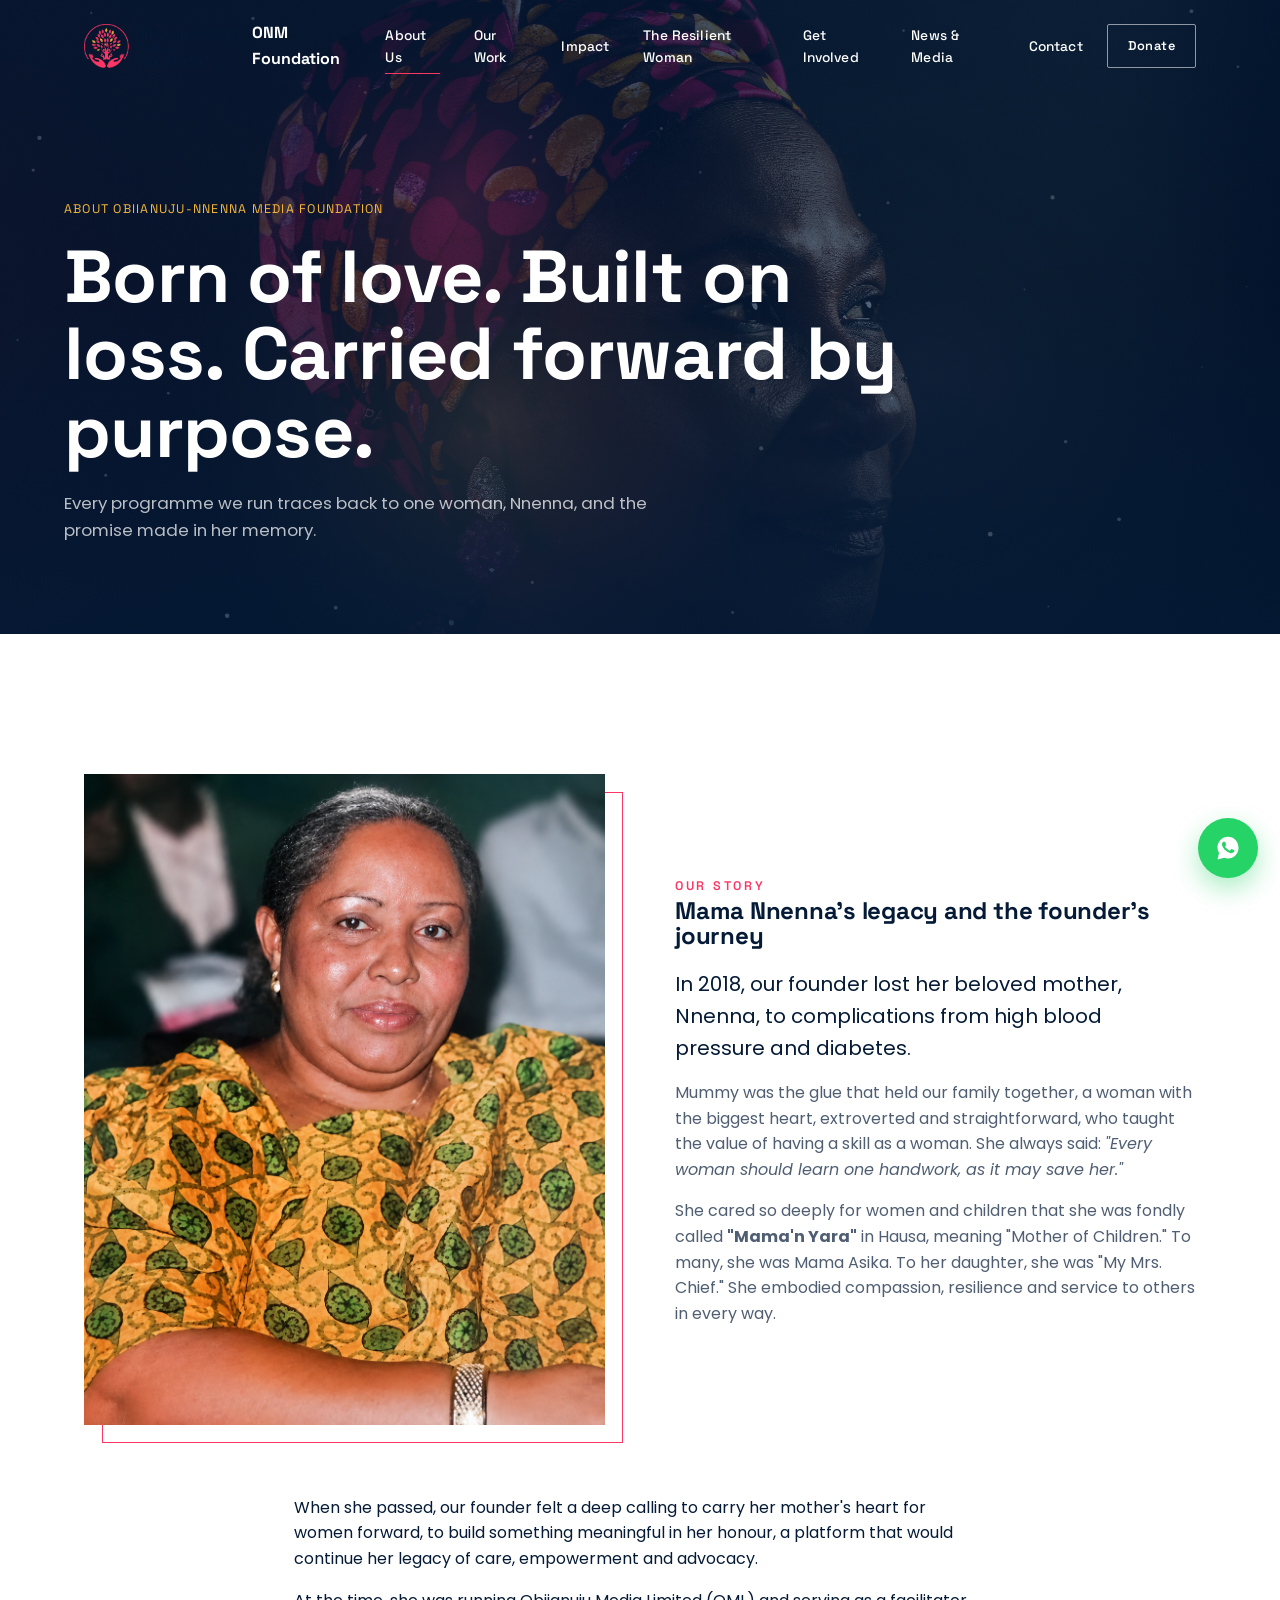
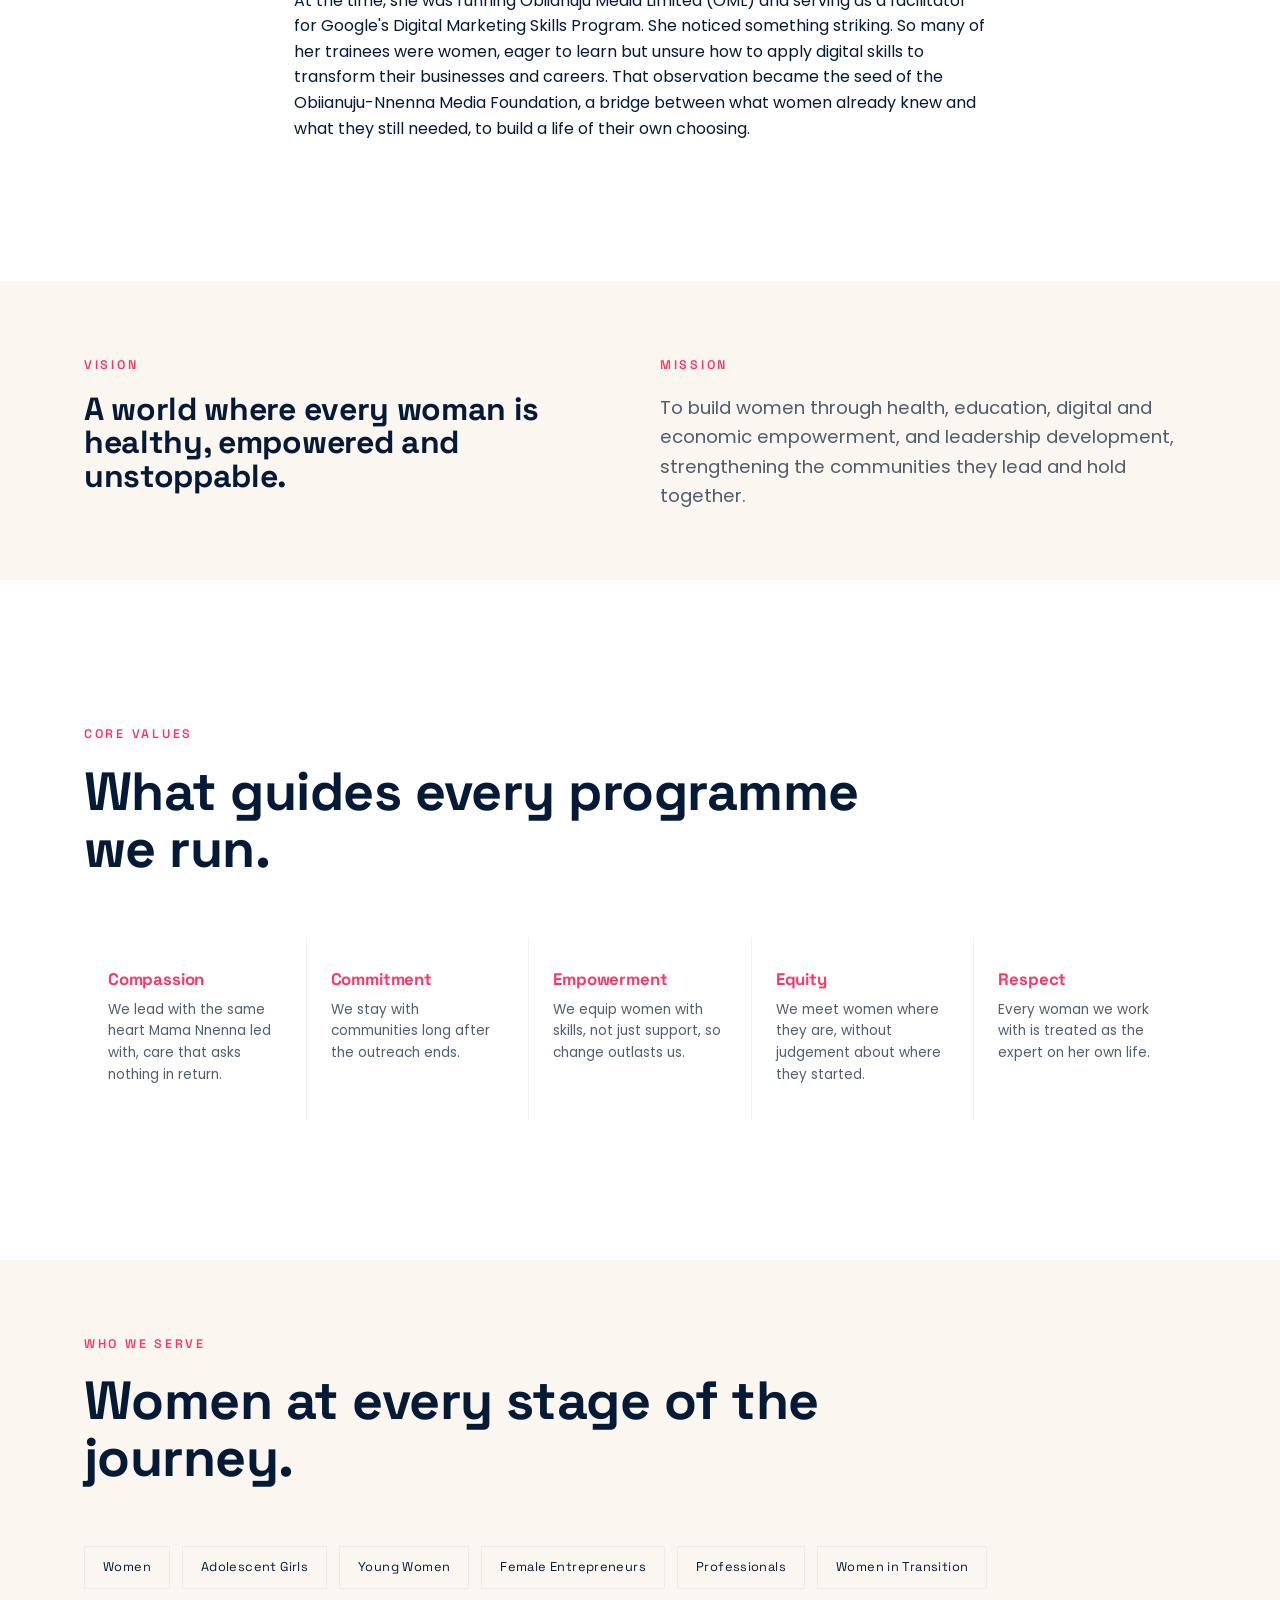
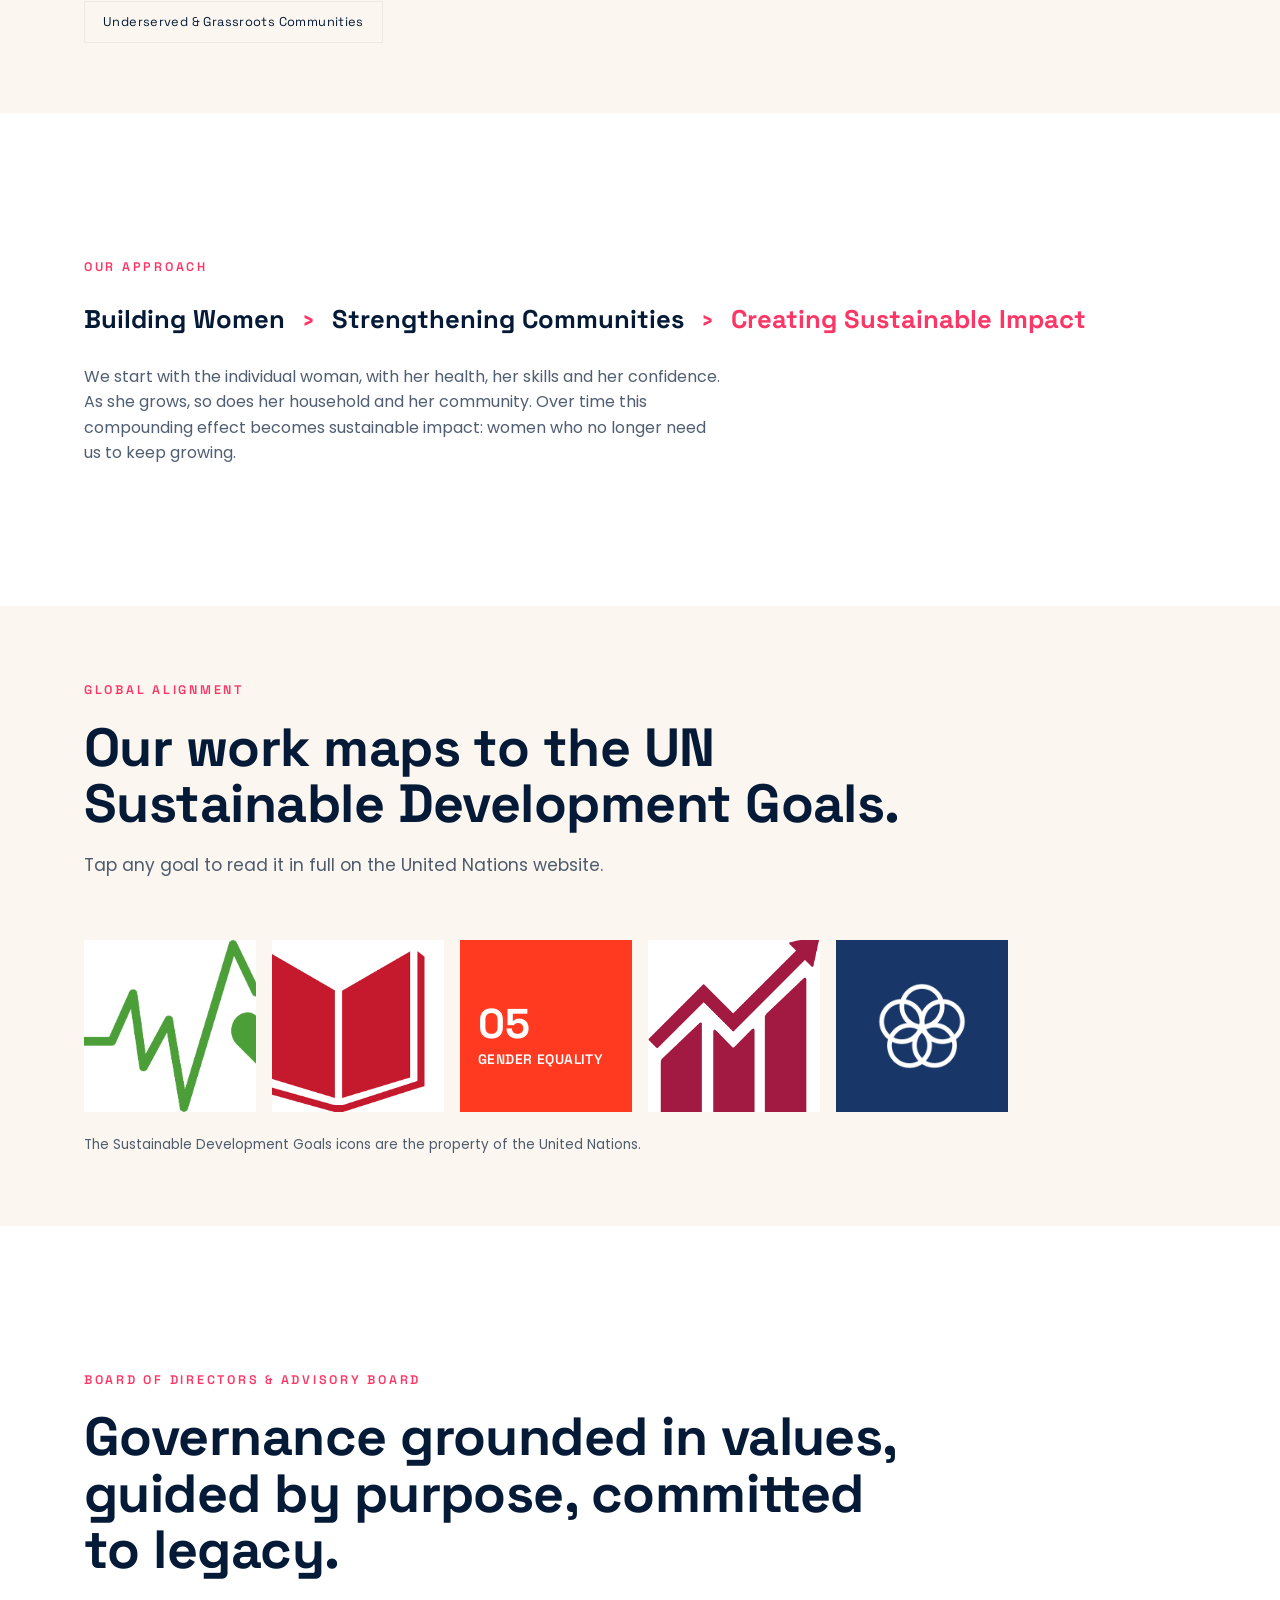
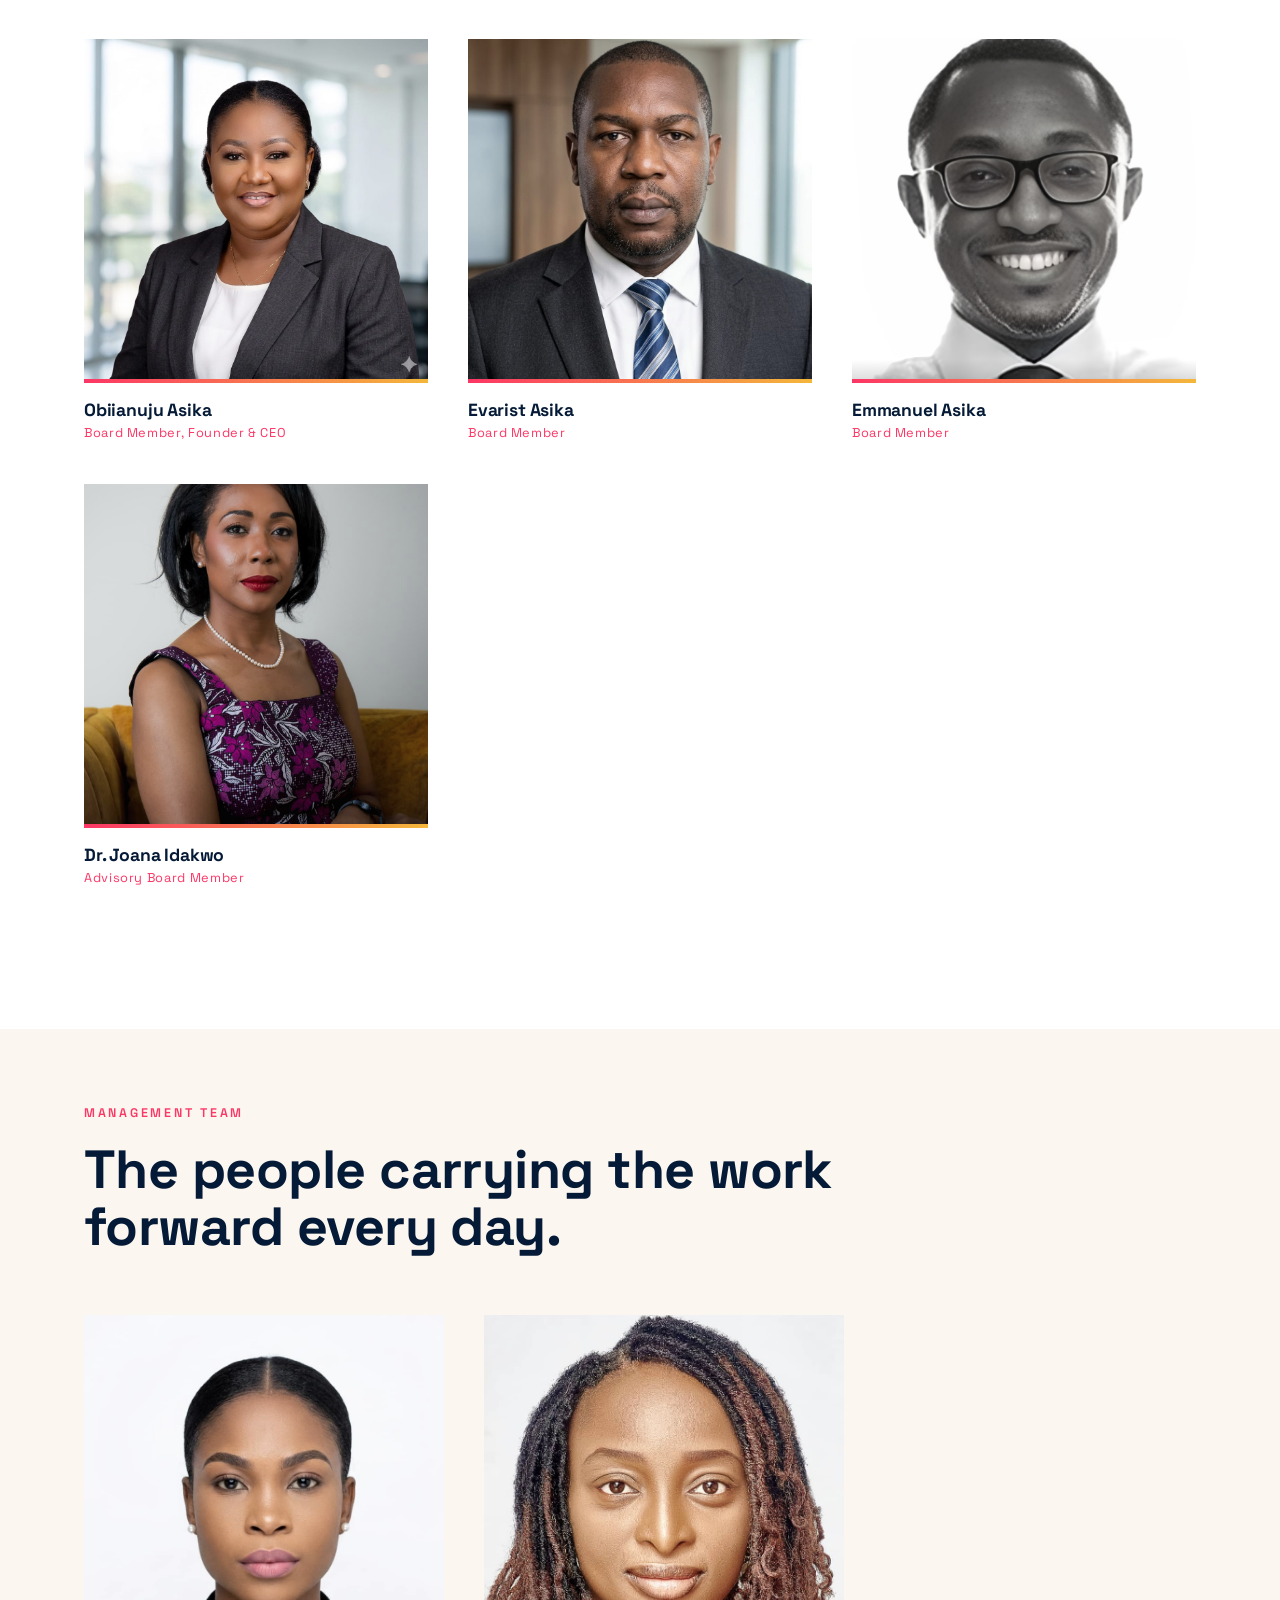
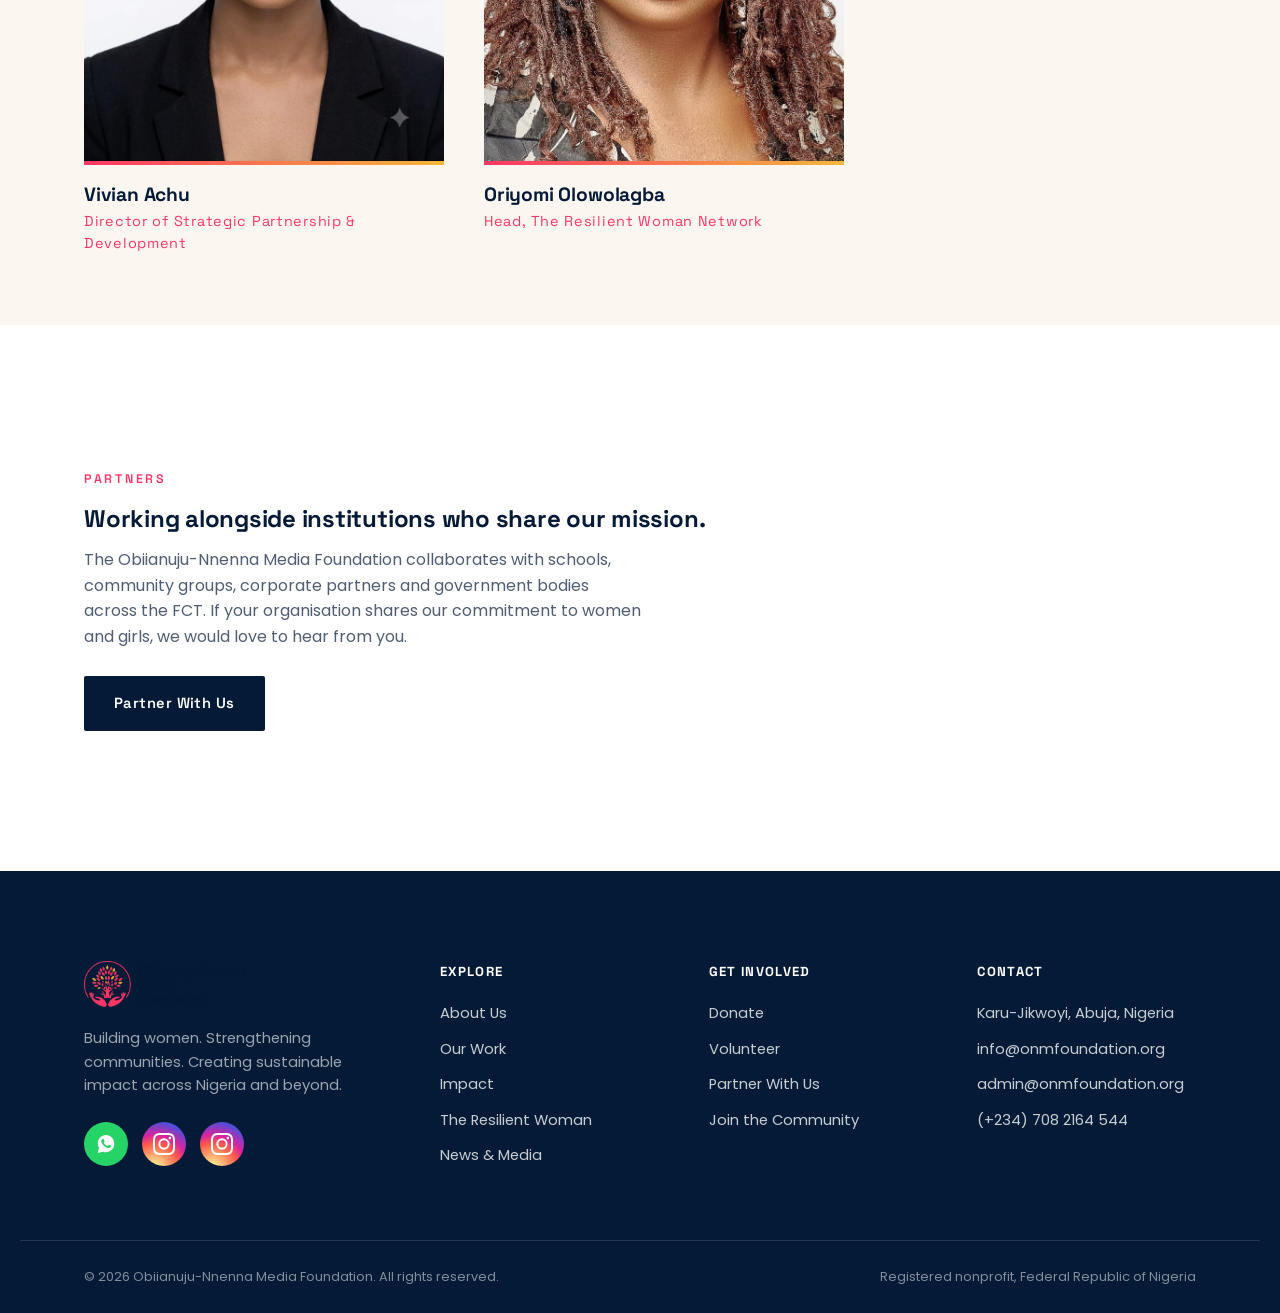
==== commit 404b71f1: "Photographic page headers, advisory board member, team update" ====
--- a/Downloads/onm-foundation/about.html
+++ b/Downloads/onm-foundation/about.html
@@ -37,7 +37,8 @@
 
 <main id="main">
 
-  <section class="page-header">
+  <section class="page-header has-photo">
+    <div class="page-header-media"><img src="images/about_us_page_hero.jpg" alt="Women at an ONM Foundation gathering" loading="eager"></div>
     <canvas class="ambient-canvas" data-theme="navy" aria-hidden="true"></canvas>
     <div class="page-header-inner">
       <span class="crumb">About Obiianuju-Nnenna Media Foundation</span>
@@ -177,7 +178,7 @@
     <div class="container">
       <div class="section-head reveal">
         <span class="eyebrow">Board of Directors &amp; Advisory Board</span>
-        <h2>Governance rooted in family, guided by purpose.</h2>
+        <h2>Governance grounded in values, guided by purpose, committed to legacy.</h2>
       </div>
       <div class="people-grid reveal">
         <div class="person">
@@ -195,6 +196,11 @@
           <h4>Emmanuel Asika</h4>
           <p class="role">Board Member</p>
         </div>
+        <div class="person">
+          <div class="person-photo"><img src="images/board/joanaidakwo.jpg" alt="Dr. Joana Idakwo" loading="lazy"></div>
+          <h4>Dr. Joana Idakwo</h4>
+          <p class="role">Advisory Board Member</p>
+        </div>
       </div>
     </div>
   </section>
@@ -206,11 +212,16 @@
         <span class="eyebrow">Management Team</span>
         <h2>The people carrying the work forward every day.</h2>
       </div>
-      <div class="people-grid reveal" style="max-width:290px">
+      <div class="people-grid team-grid reveal">
         <div class="person">
           <div class="person-photo"><img src="images/team/vivianachu.jpg" alt="Vivian Achu" loading="lazy"></div>
           <h4>Vivian Achu</h4>
           <p class="role">Director of Strategic Partnership &amp; Development</p>
+        </div>
+        <div class="person">
+          <div class="person-photo"><img src="images/team/Oriyomi-Olowolagba.jpg" alt="Oriyomi Olowolagba" loading="lazy"></div>
+          <h4>Oriyomi Olowolagba</h4>
+          <p class="role">Head, The Resilient Woman Network</p>
         </div>
       </div>
     </div>
--- a/Downloads/onm-foundation/css/style.css
+++ b/Downloads/onm-foundation/css/style.css
@@ -653,3 +653,30 @@
 
 @media(max-width:1040px){.vid-card{flex:0 0 calc((100% - 26px)/2)}}
 @media(max-width:680px){.vid-card{flex:0 0 100%}.vid-track{gap:18px}}
+
+/* =========================================================
+   PHOTOGRAPHIC PAGE HEADERS AND LARGER TEAM CARDS
+   ========================================================= */
+
+/* Interior page headers backed by real photography */
+.page-header-media{position:absolute;inset:0;z-index:0}
+.page-header-media img{
+  width:100%;height:100%;object-fit:cover;object-position:center 35%;
+  transform:scale(1.04);
+}
+.page-header-media::after{
+  content:"";position:absolute;inset:0;
+  background:linear-gradient(180deg, rgba(4,26,54,.74) 0%, rgba(4,26,54,.66) 45%, rgba(4,26,54,.90) 100%);
+}
+.page-header.has-photo .ambient-canvas{z-index:1;opacity:.55;mix-blend-mode:screen}
+.page-header.has-photo .page-header-inner{position:relative;z-index:2}
+
+/* Management team: larger portraits with the name and role sitting beneath */
+.team-grid{
+  grid-template-columns:repeat(auto-fit,minmax(260px,1fr));
+  gap:40px;max-width:760px;
+}
+.team-grid .person-photo{aspect-ratio:4/5}
+.team-grid .person h4{margin-top:20px;font-size:1.2rem}
+.team-grid .person .role{margin-top:6px;font-size:.9rem;line-height:1.5}
+@media(max-width:560px){.team-grid{grid-template-columns:1fr;max-width:340px}}
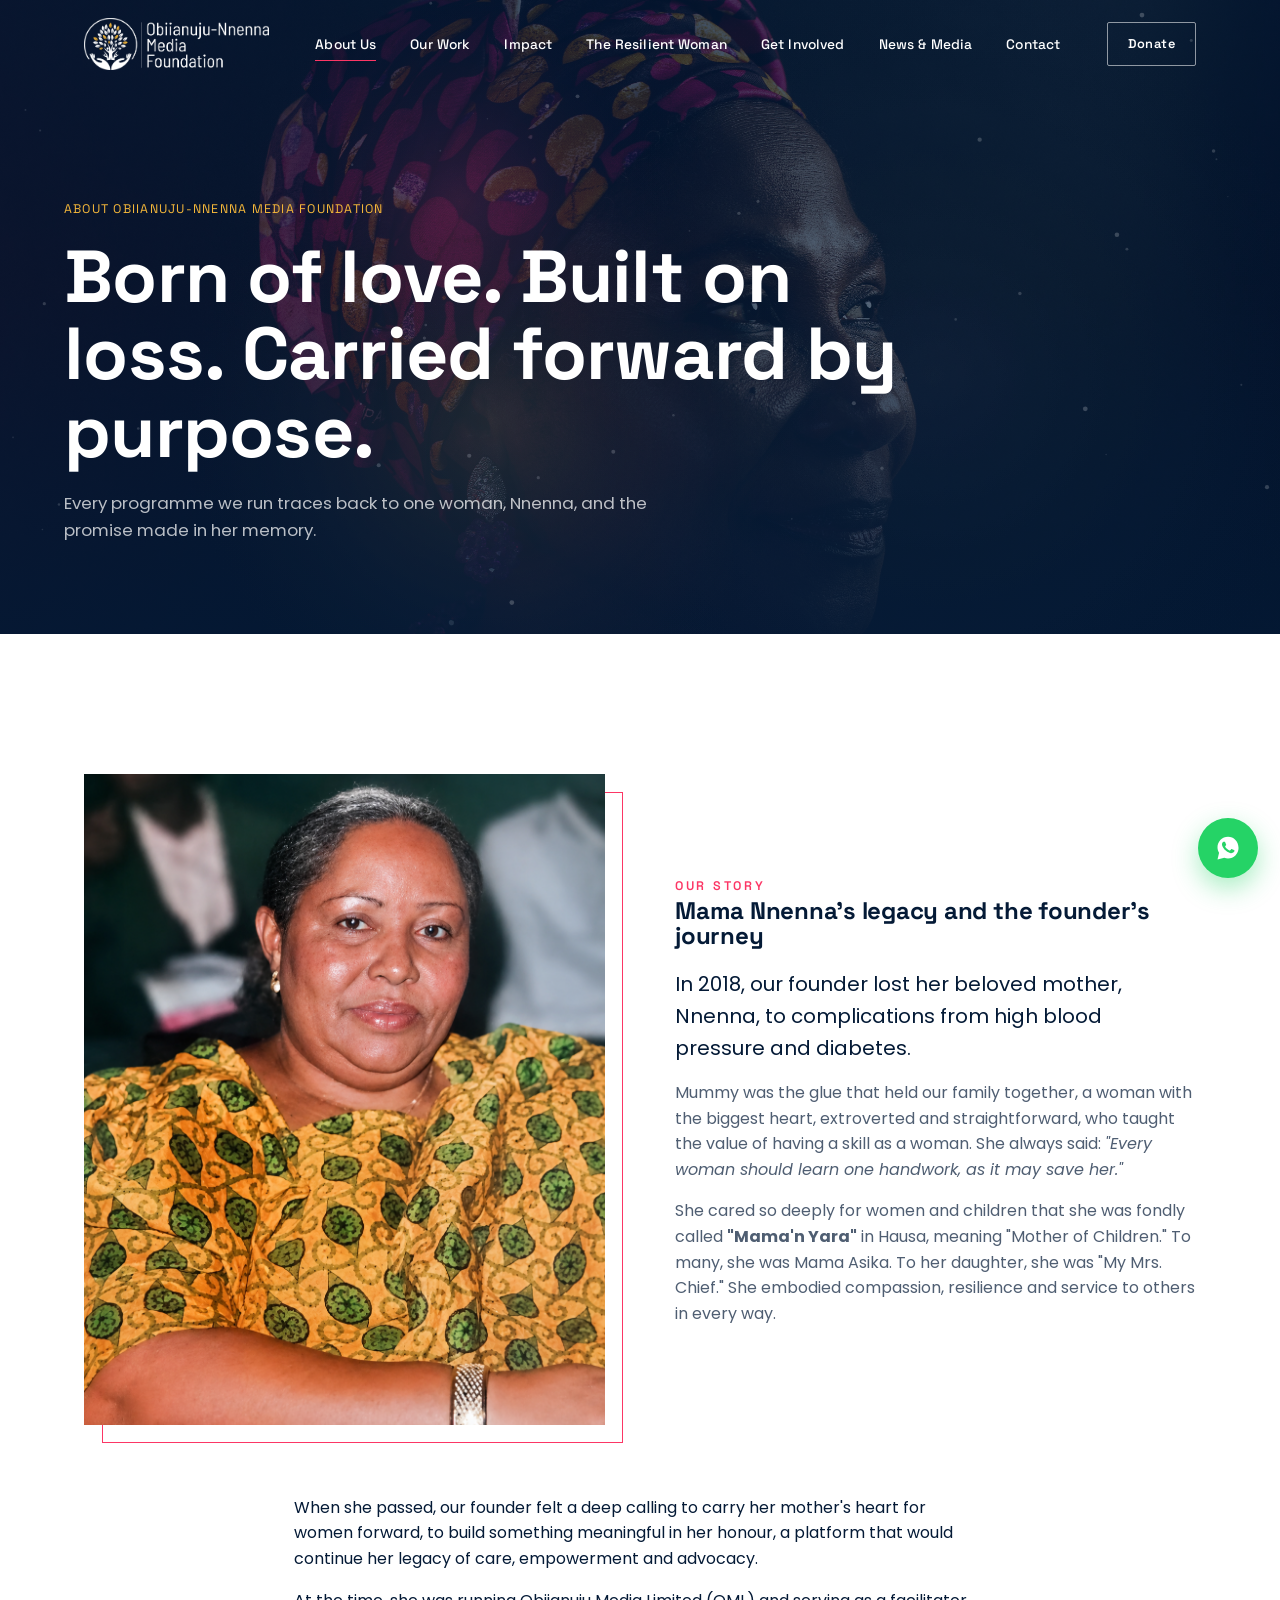
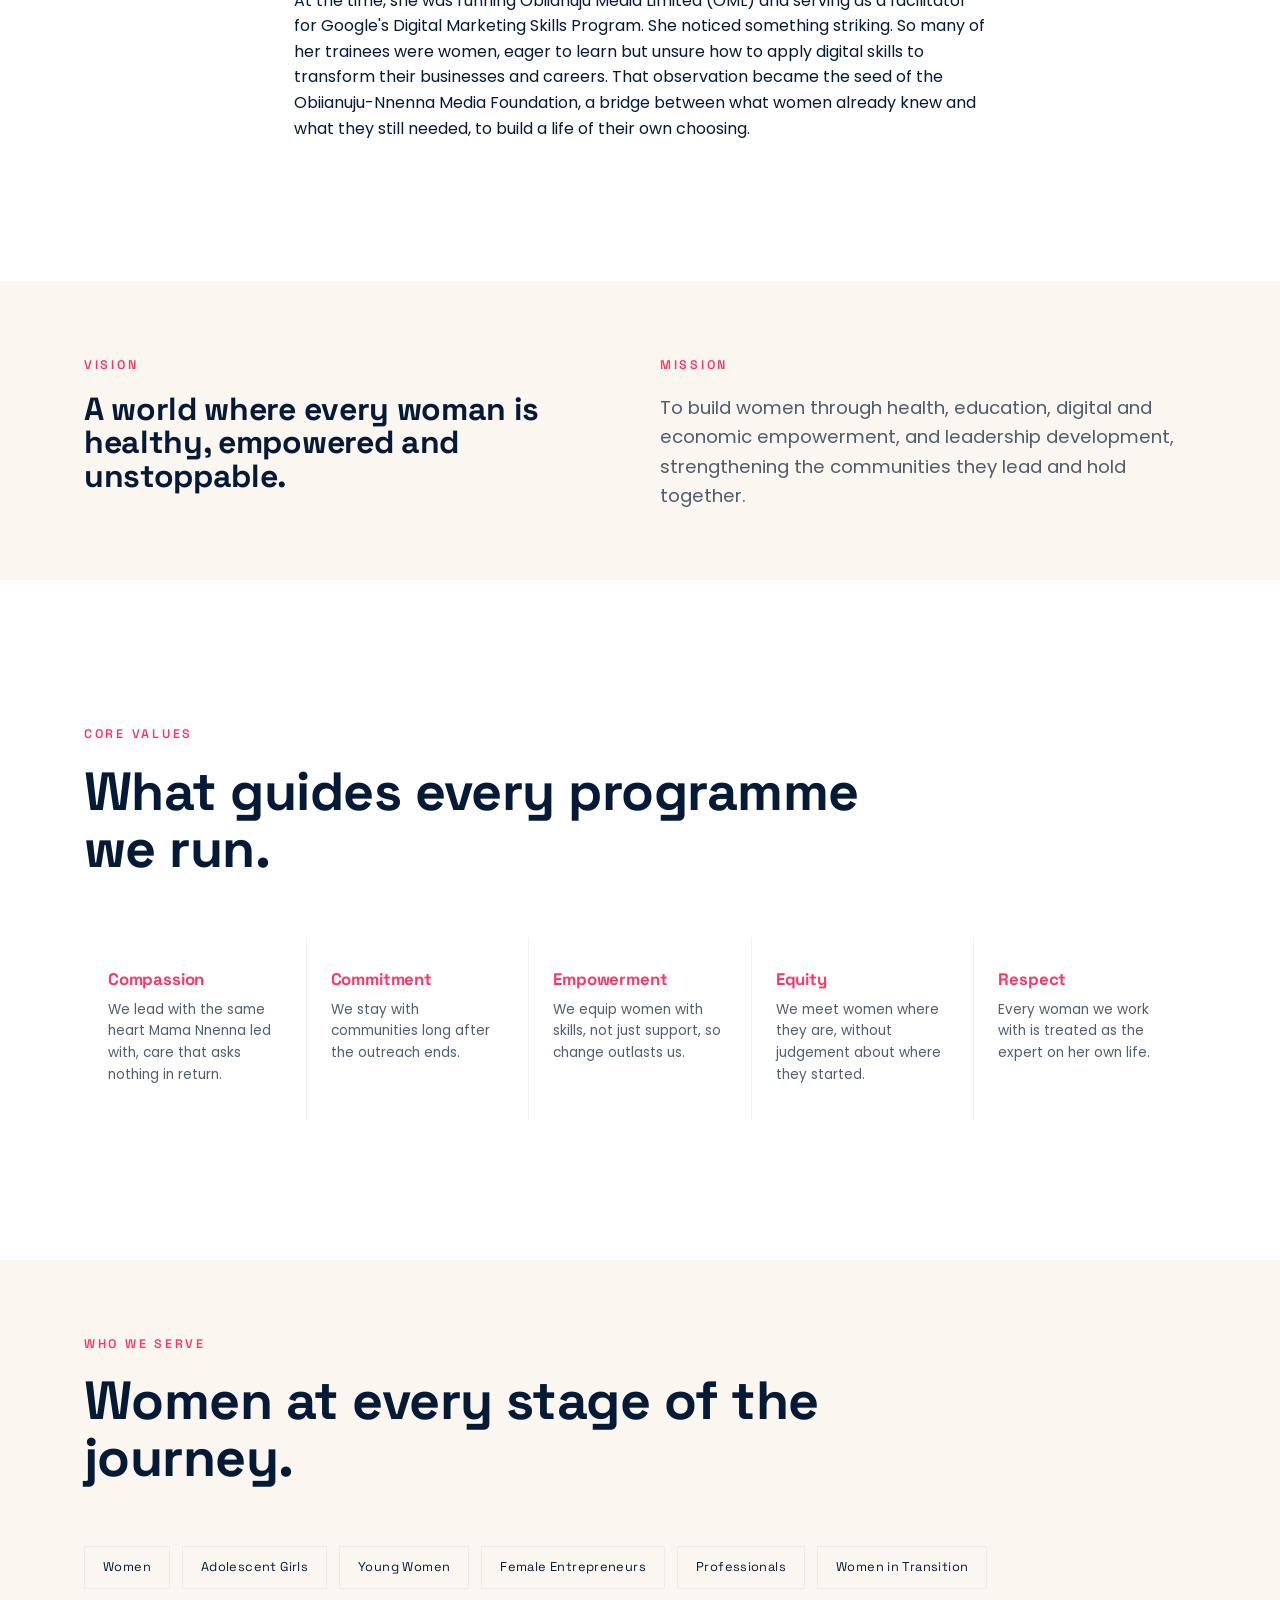
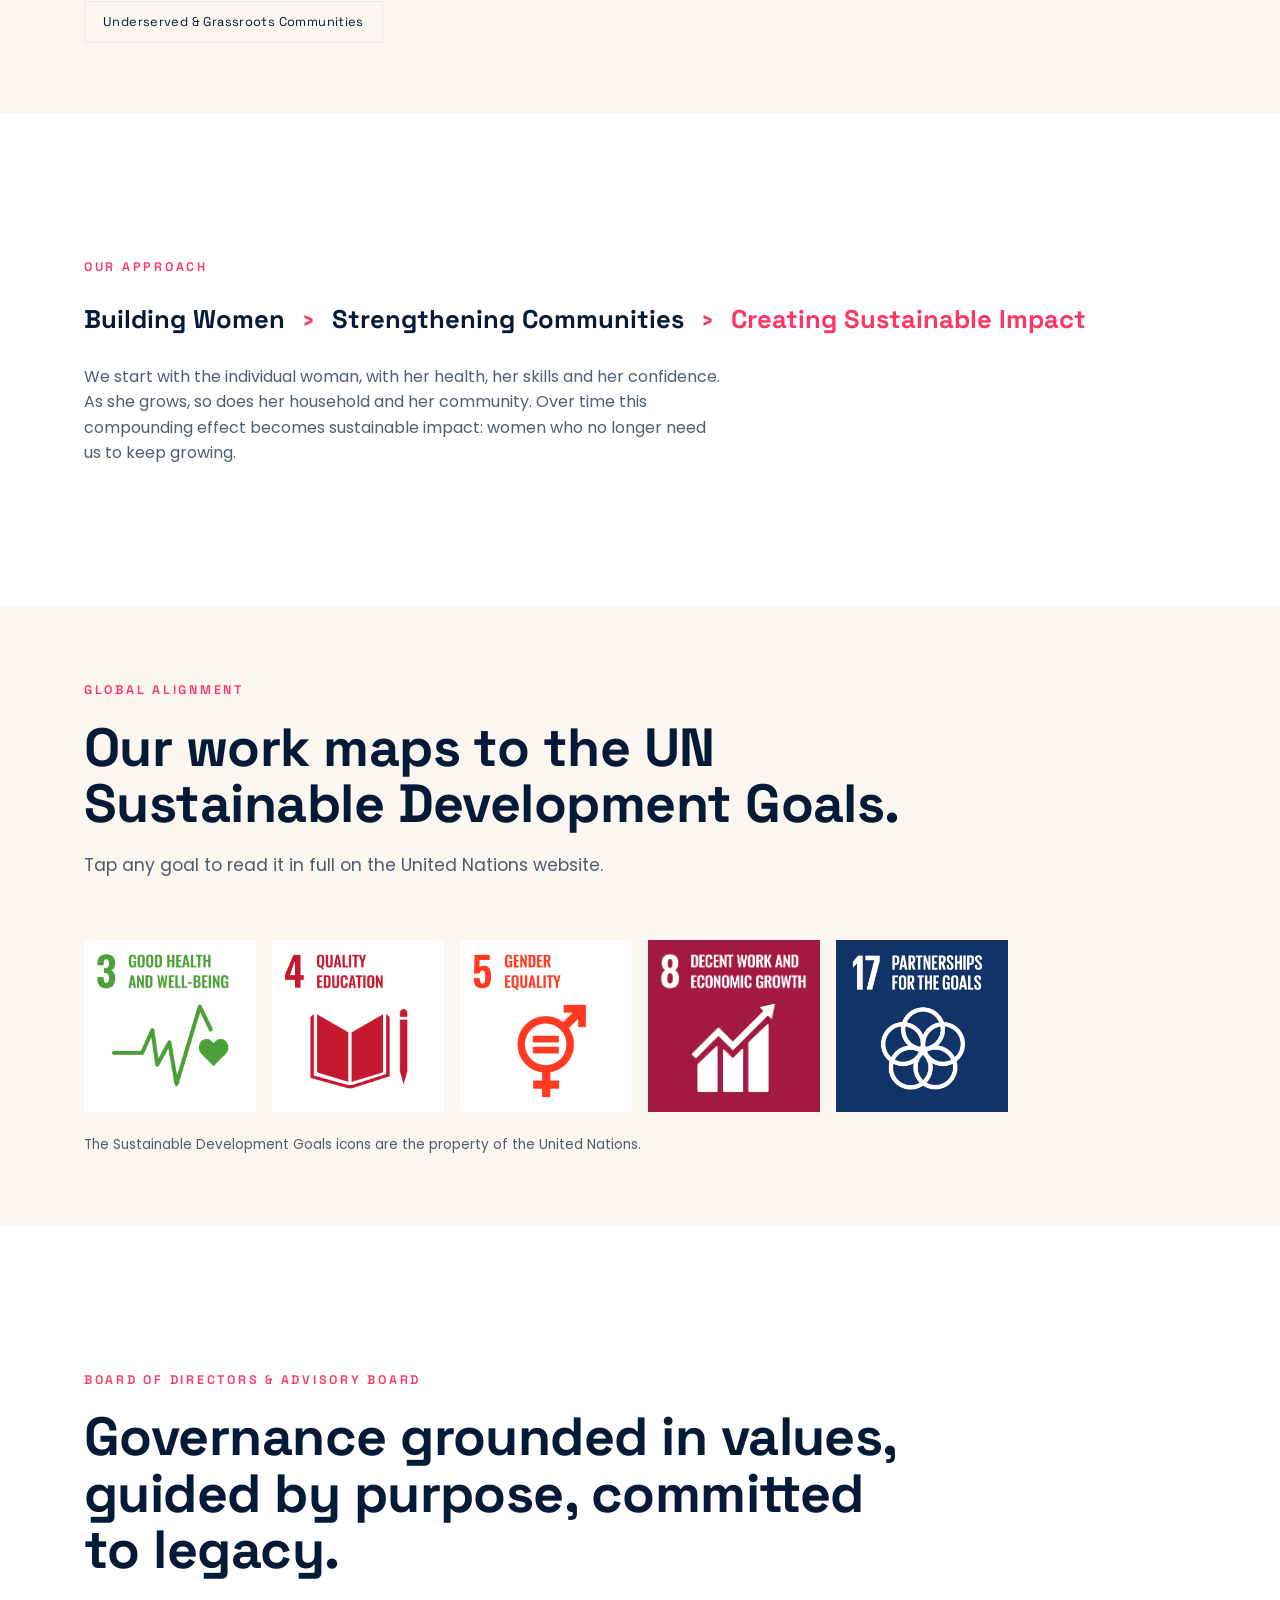
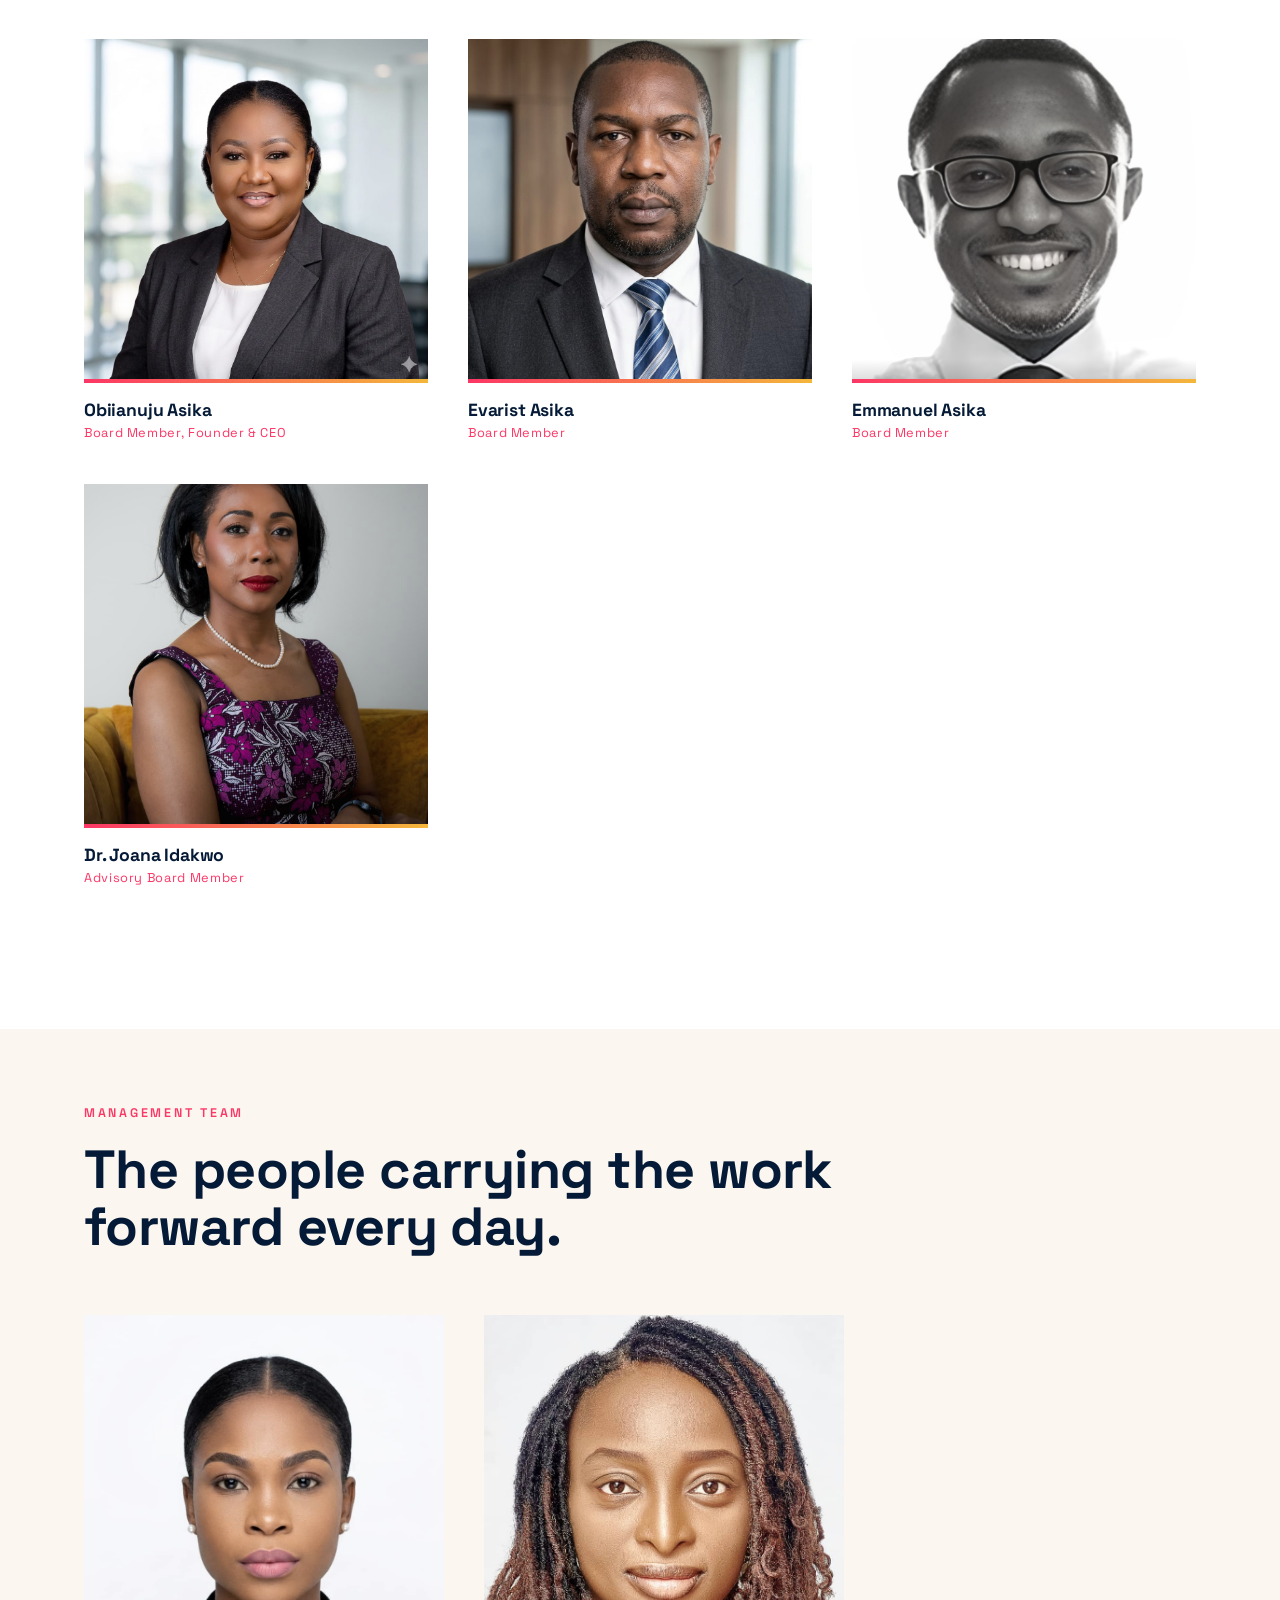
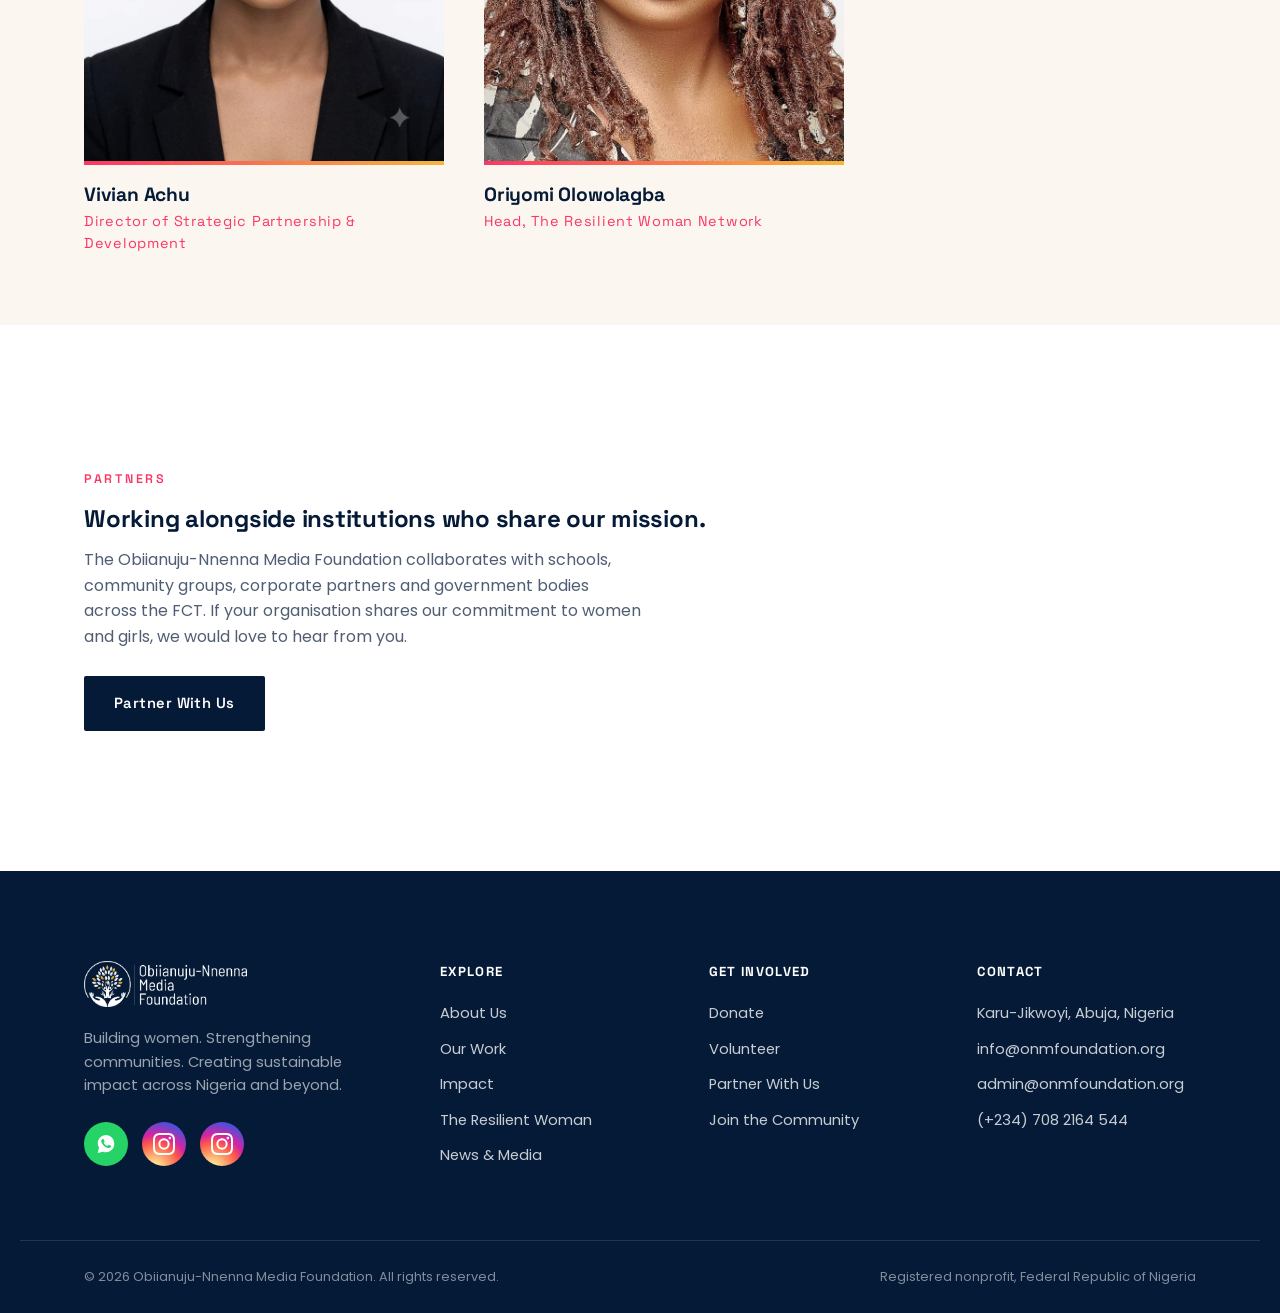
==== commit 7bcf56ef: "Removing nav wordmark, logo only" ====
--- a/Downloads/onm-foundation/about.html
+++ b/Downloads/onm-foundation/about.html
@@ -18,7 +18,7 @@
 
 <header class="site-header">
   <div class="container nav-row">
-    <a href="index.html" class="brand"><img src="images/onmfoundation_logo.png" alt="Obiianuju-Nnenna Media Foundation"> ONM Foundation</a>
+    <a href="index.html" class="brand" aria-label="Obiianuju-Nnenna Media Foundation, home"><img src="images/onmfoundation_logo.png" alt="Obiianuju-Nnenna Media Foundation"></a>
     <nav class="main-nav" id="mainNav" aria-label="Primary">
       <a href="about.html" aria-current="page">About Us</a>
       <a href="our-work.html">Our Work</a>
--- a/Downloads/onm-foundation/css/style.css
+++ b/Downloads/onm-foundation/css/style.css
@@ -128,7 +128,7 @@
 }
 .nav-row{display:flex;align-items:center;justify-content:space-between;gap:24px}
 .brand{display:flex;align-items:center;gap:12px;font-family:var(--display);font-weight:700;font-size:1rem;color:var(--navy)}
-.brand img{height:44px;width:auto}
+.brand img{height:52px;width:auto}
 .site-header:not(.is-scrolled) .brand{color:var(--white)}
 .site-header:not(.is-scrolled) .brand.on-dark-off{color:var(--navy)}
 
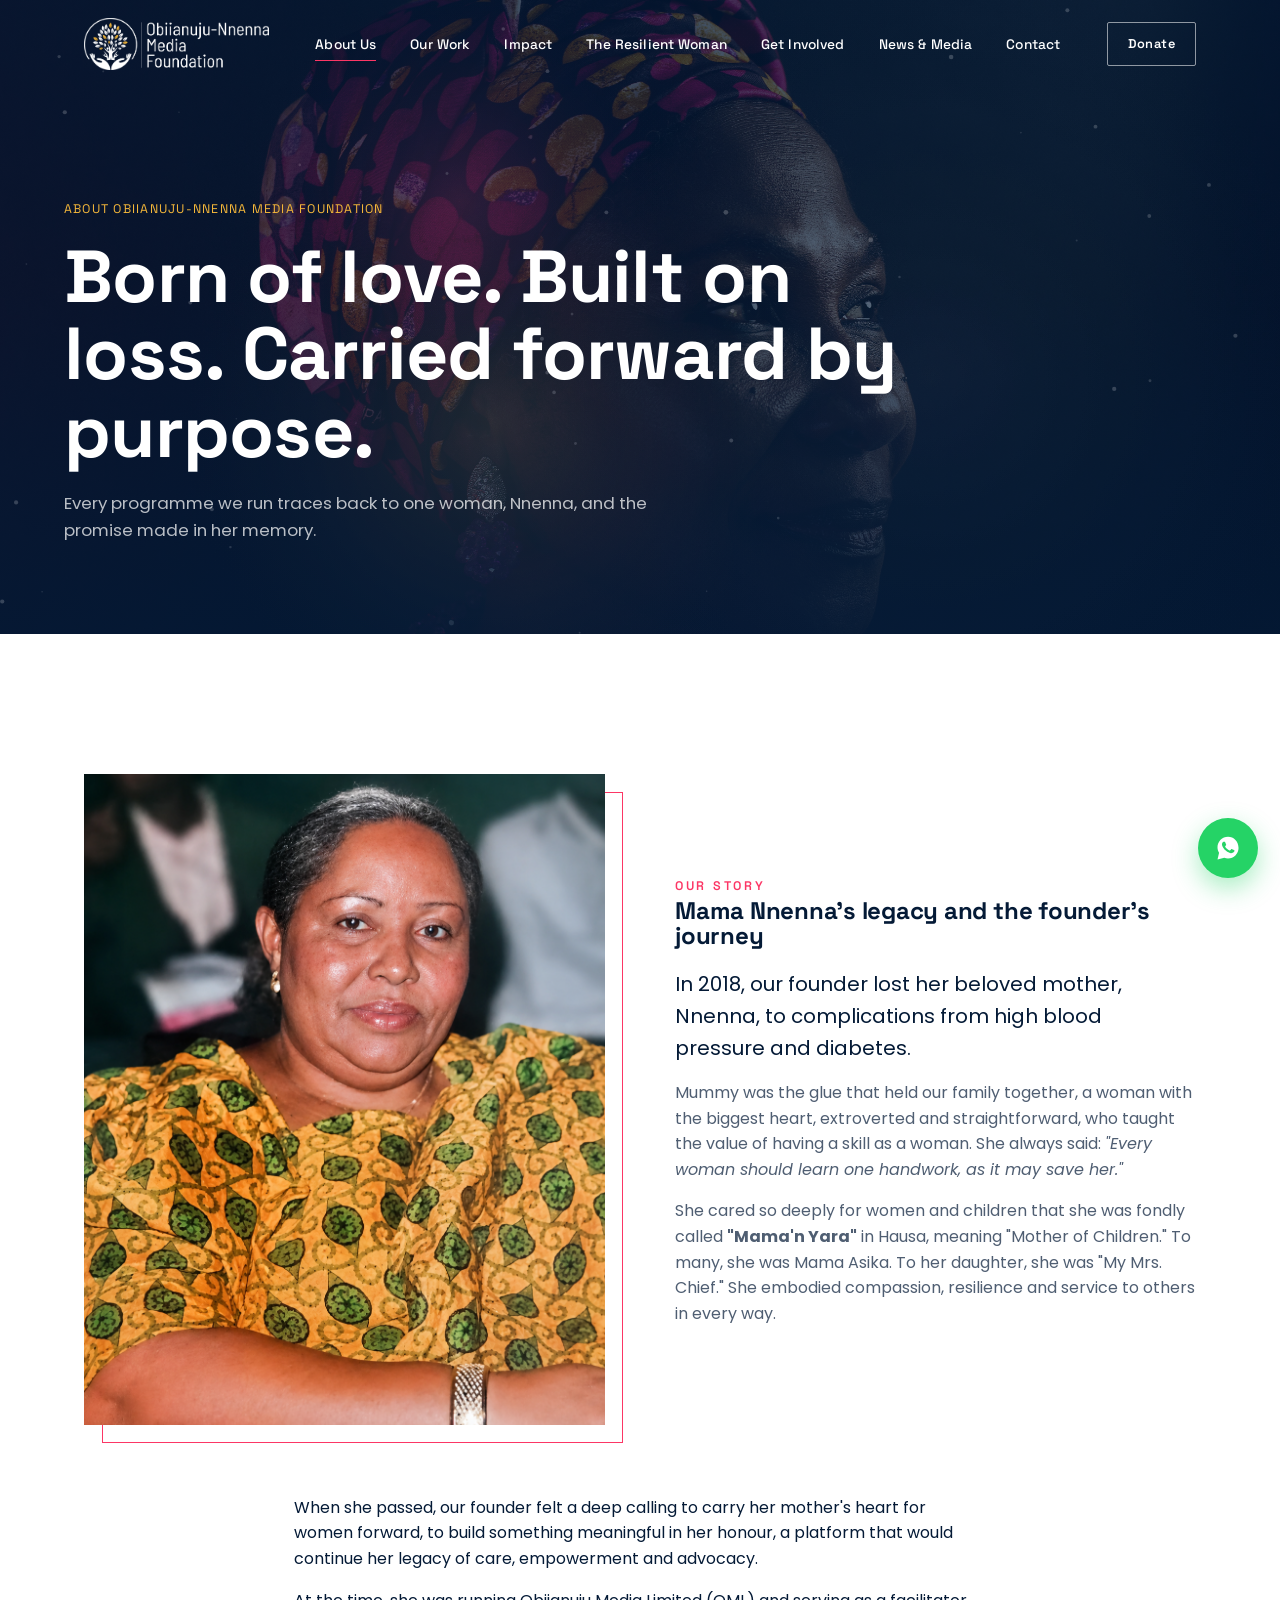
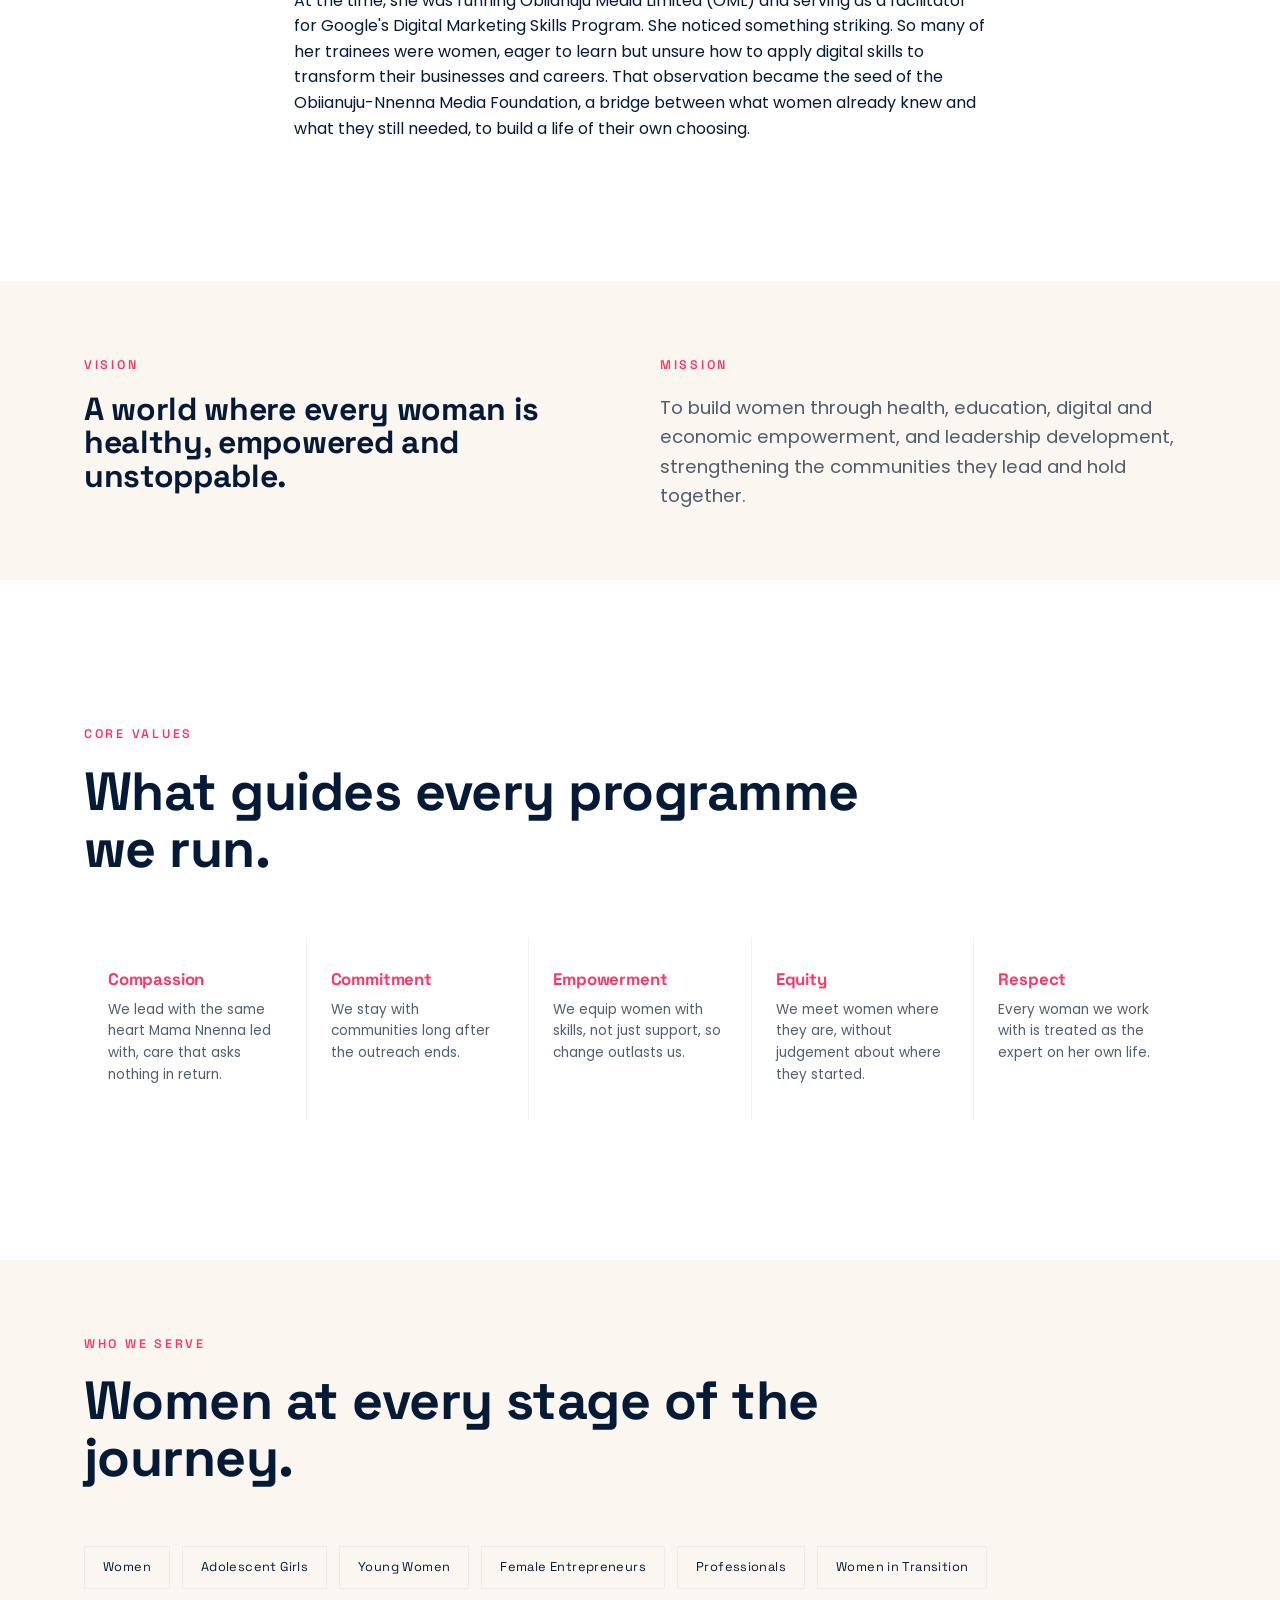
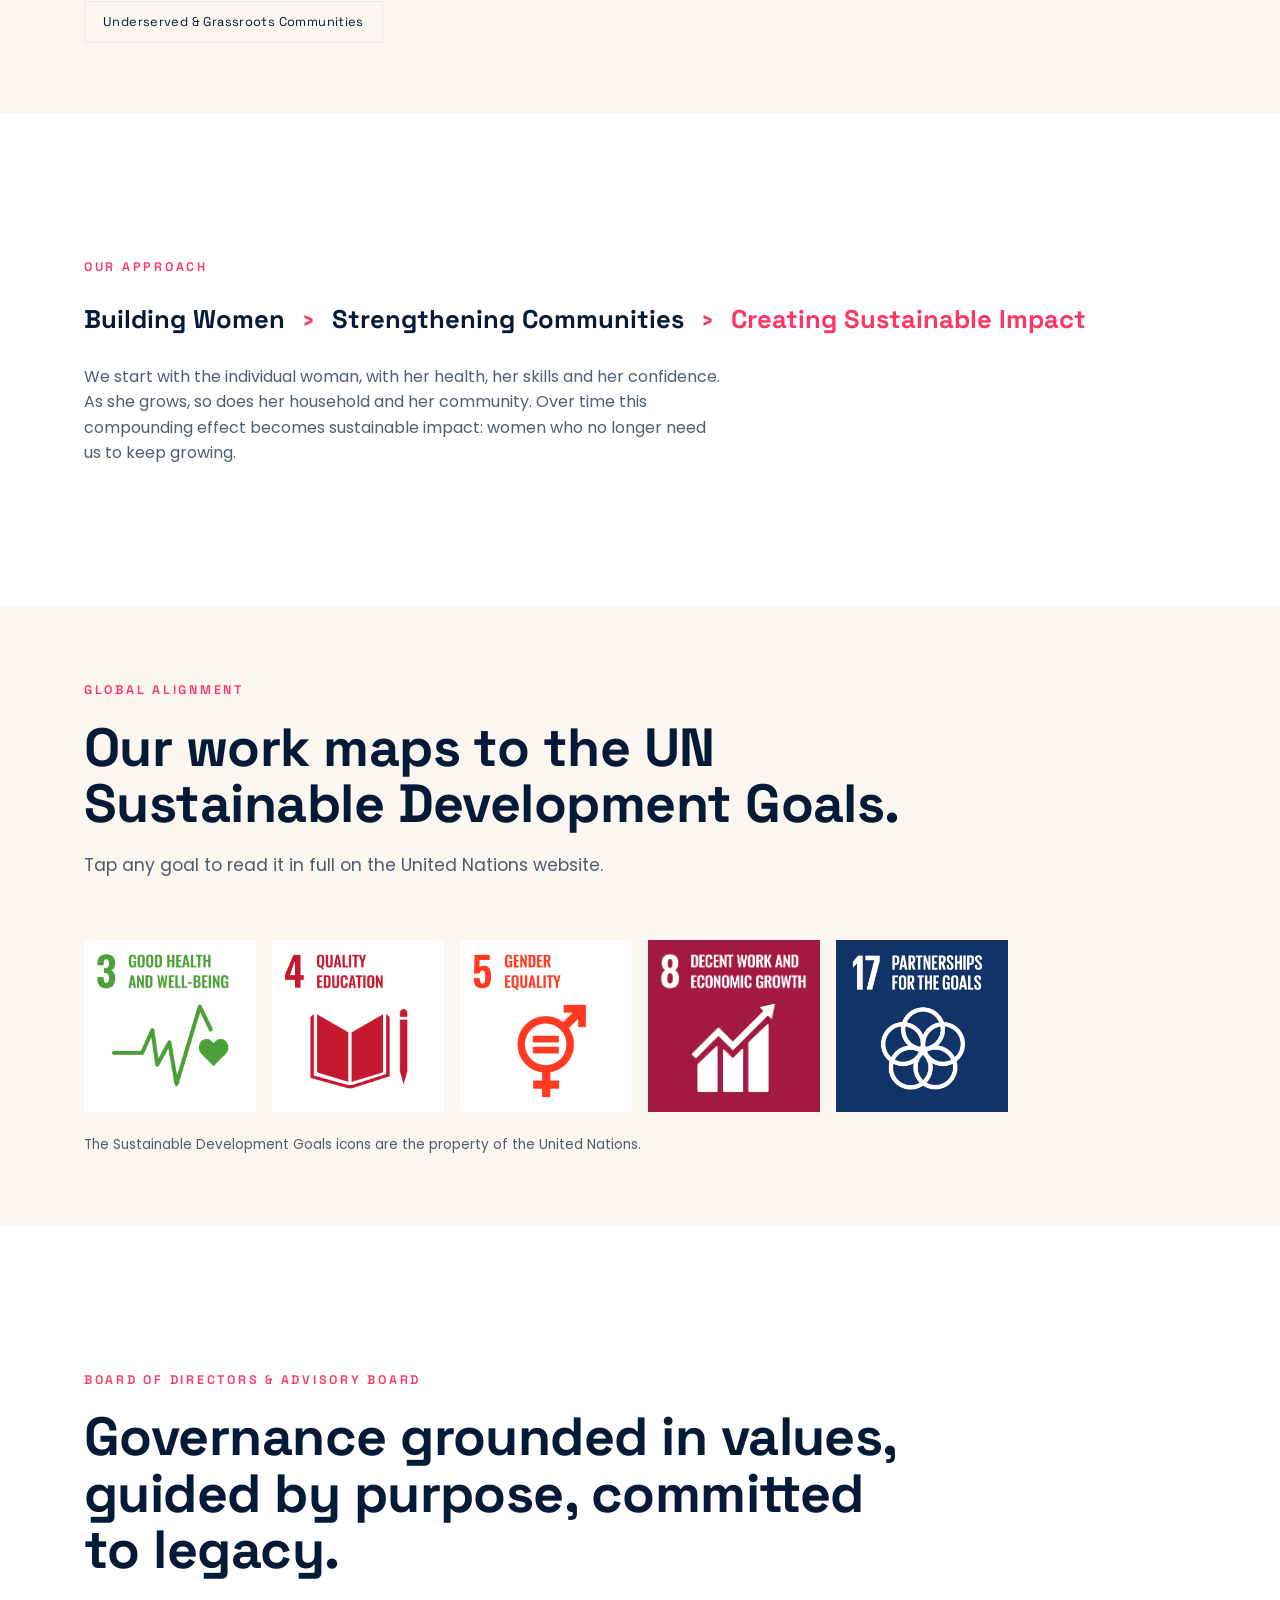
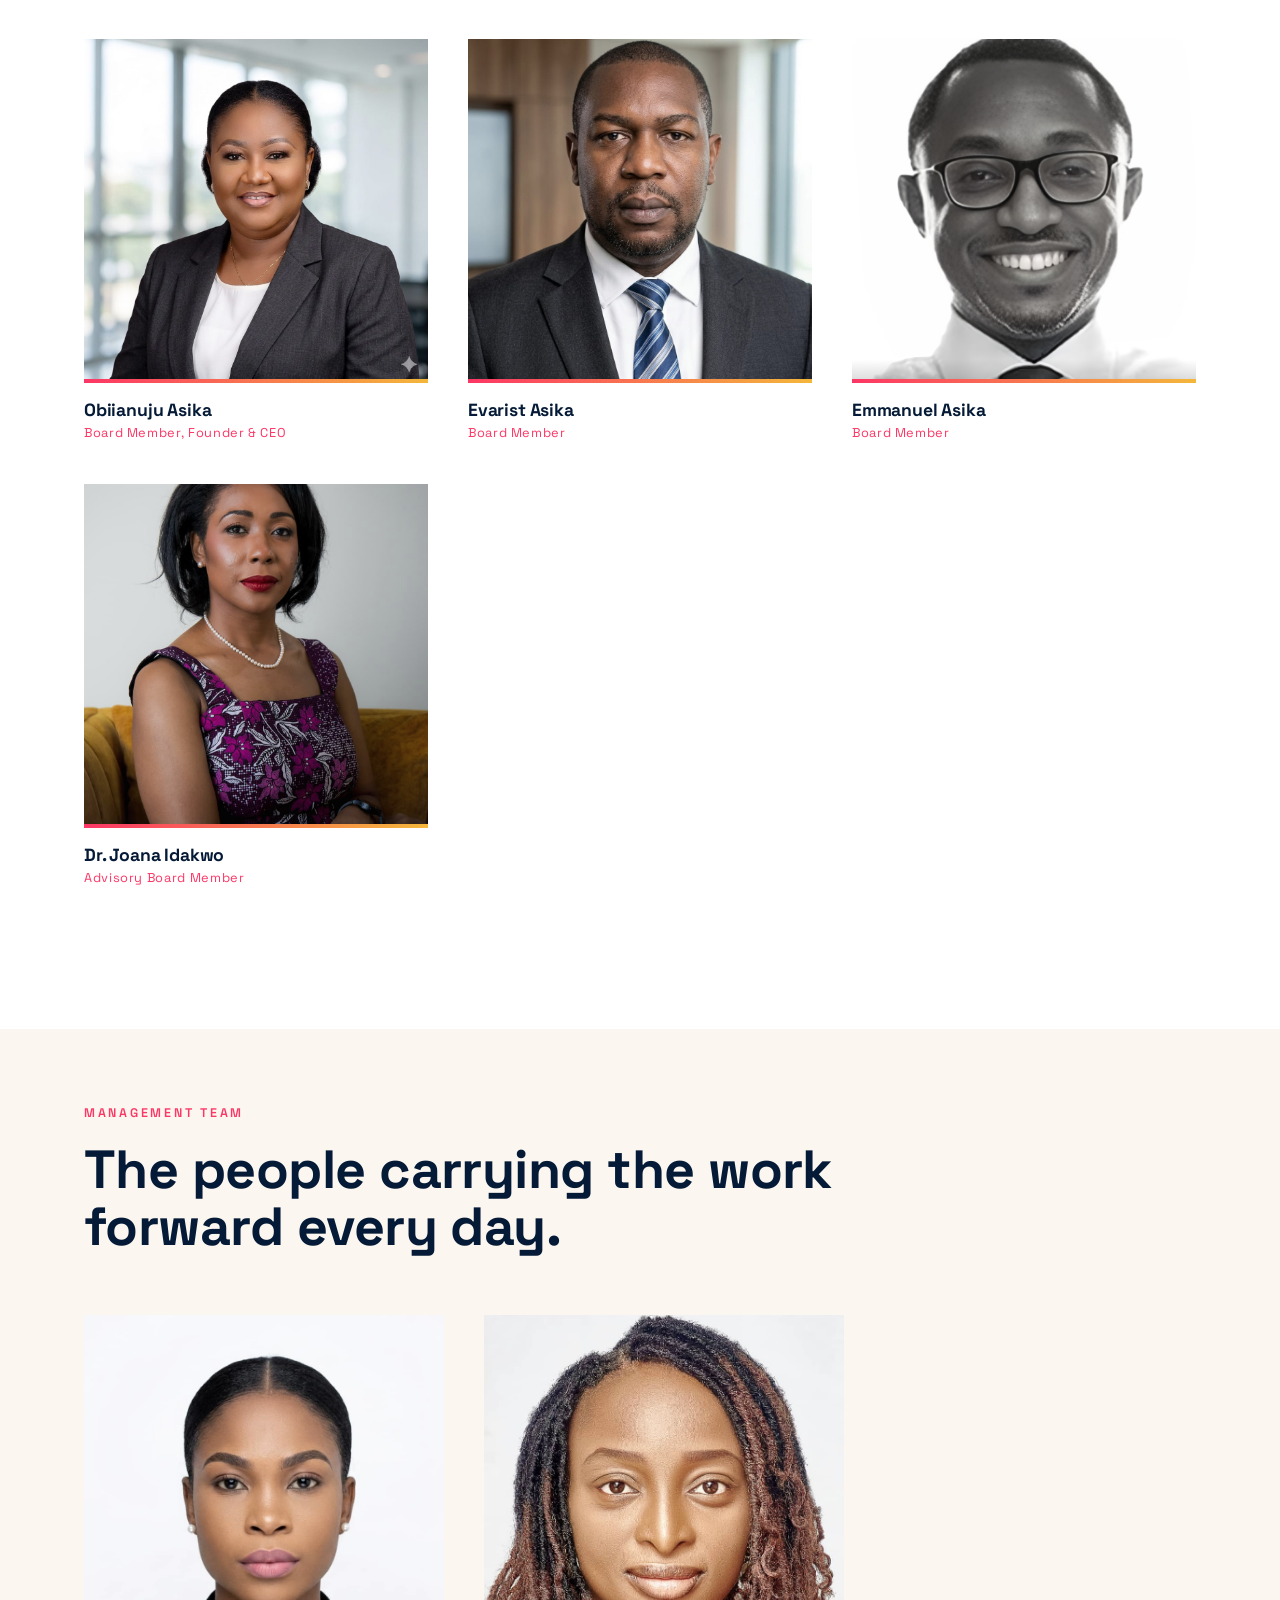
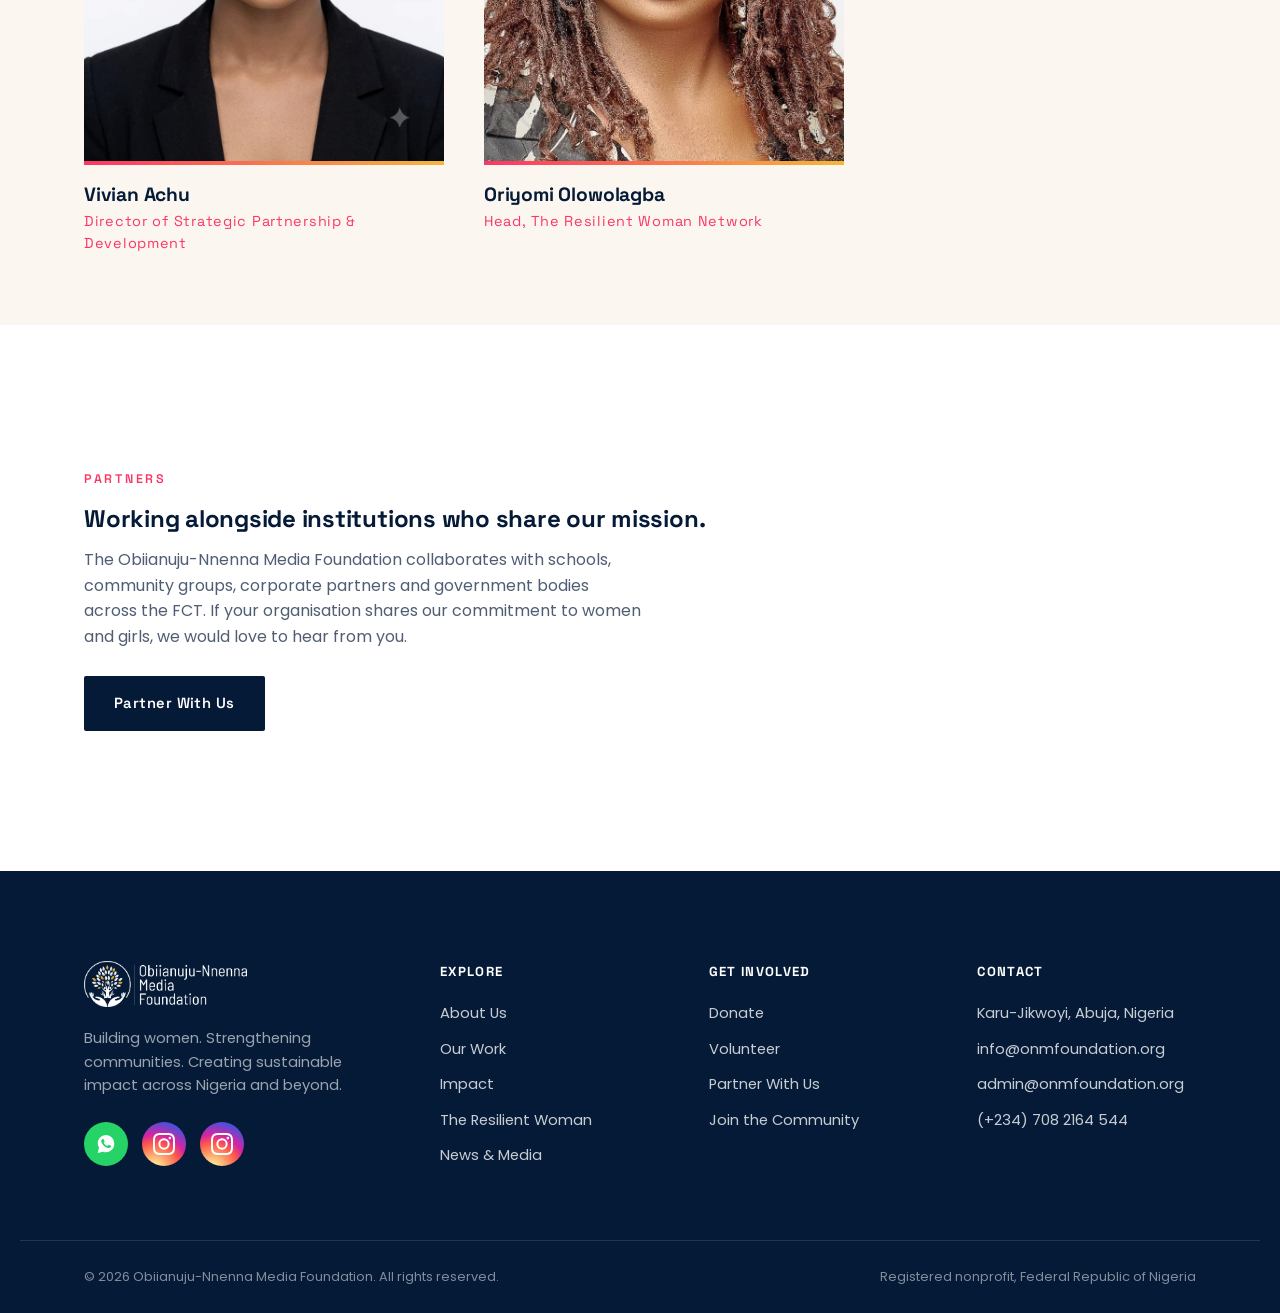
==== commit fdc8fbb1: "Add Meta Pixel tracking" ====
--- a/Downloads/onm-foundation/about.html
+++ b/Downloads/onm-foundation/about.html
@@ -12,8 +12,27 @@
 .sdg-card .sdg-plate{display:none}
 .sdg-card.no-icon .sdg-plate{display:flex}
 </style>
+<!-- Meta Pixel Code -->
+<script>
+!function(f,b,e,v,n,t,s)
+{if(f.fbq)return;n=f.fbq=function(){n.callMethod?
+n.callMethod.apply(n,arguments):n.queue.push(arguments)};
+if(!f._fbq)f._fbq=n;n.push=n;n.loaded=!0;n.version='2.0';
+n.queue=[];t=b.createElement(e);t.async=!0;
+t.src=v;s=b.getElementsByTagName(e)[0];
+s.parentNode.insertBefore(t,s)}(window, document,'script',
+'https://connect.facebook.net/en_US/fbevents.js');
+fbq('init', '2195518915181824');
+fbq('track', 'PageView');
+</script>
+<!-- End Meta Pixel Code -->
 </head>
 <body>
+<!-- Meta Pixel fallback for visitors without JavaScript -->
+<noscript><img height="1" width="1" style="display:none"
+src="https://www.facebook.com/tr?id=2195518915181824&ev=PageView&noscript=1"
+alt="" /></noscript>
+
 <a href="#main" class="skip-link">Skip to content</a>
 
 <header class="site-header">
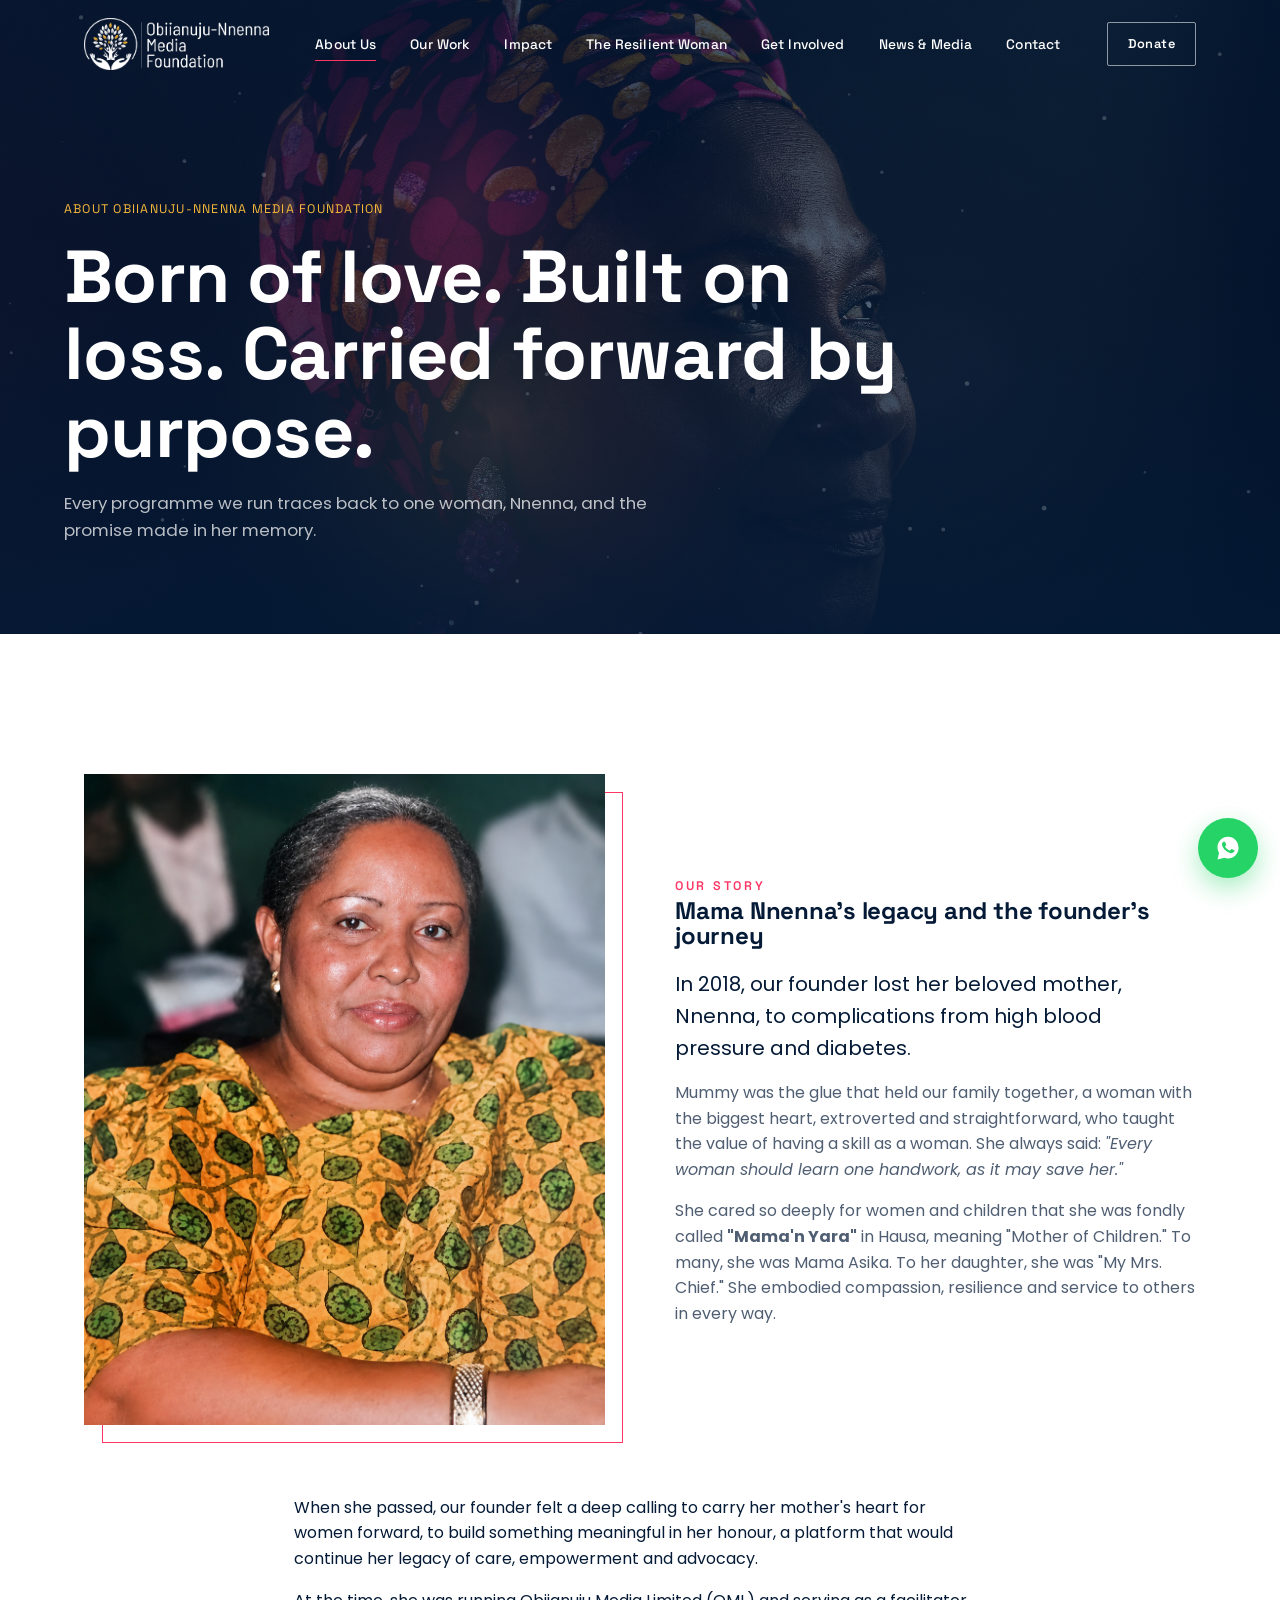
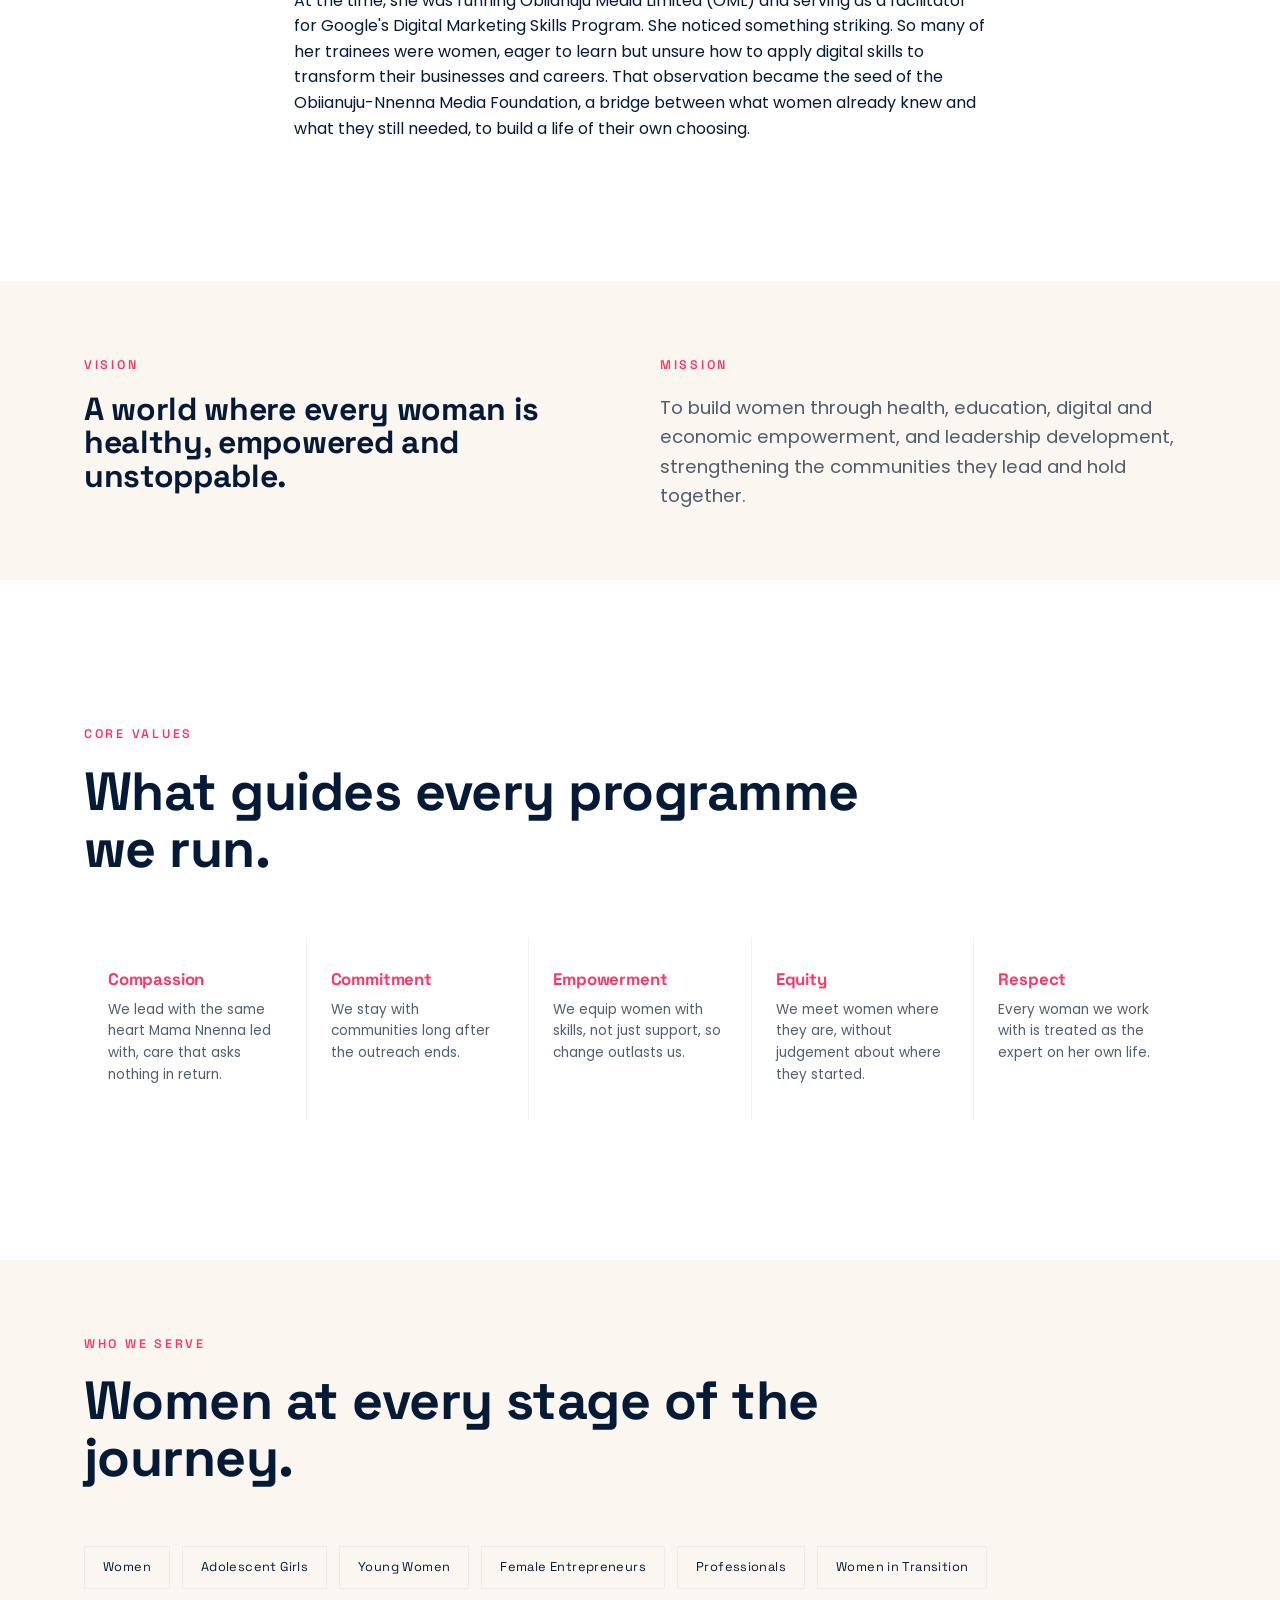
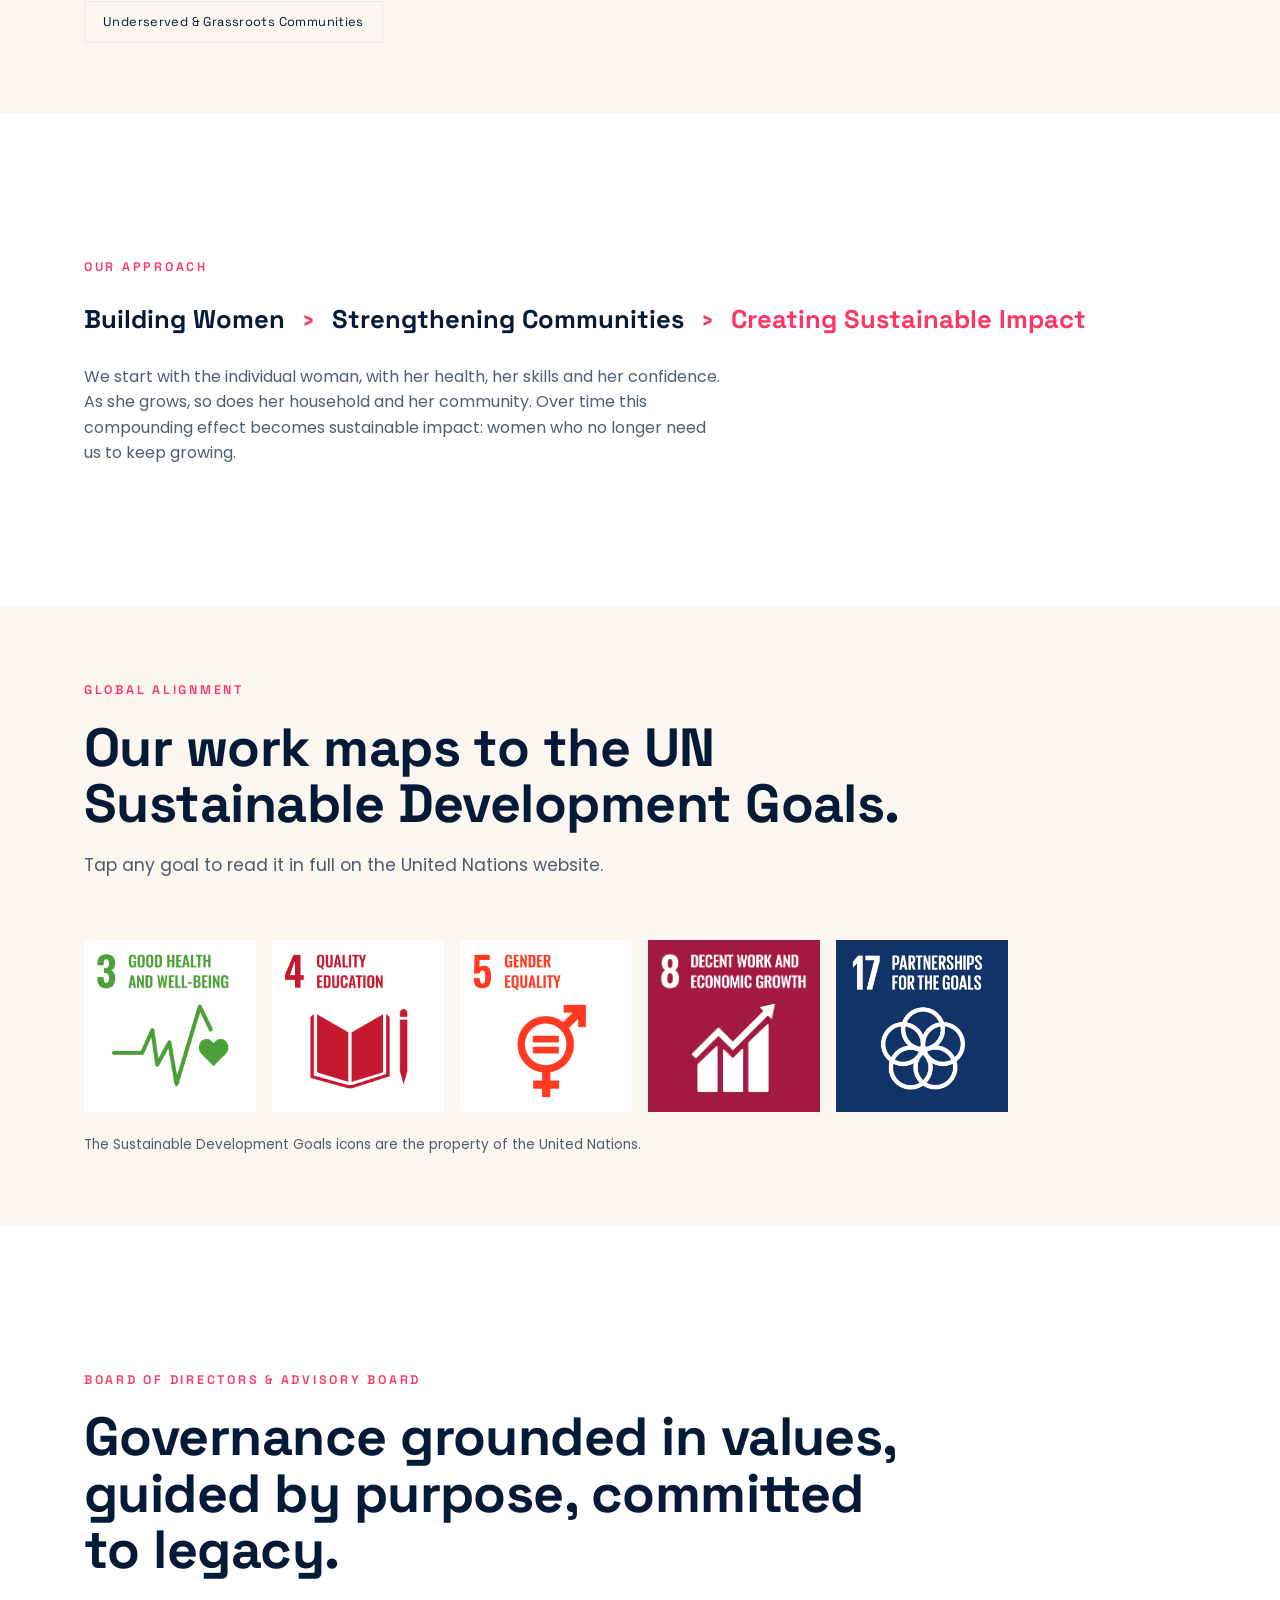
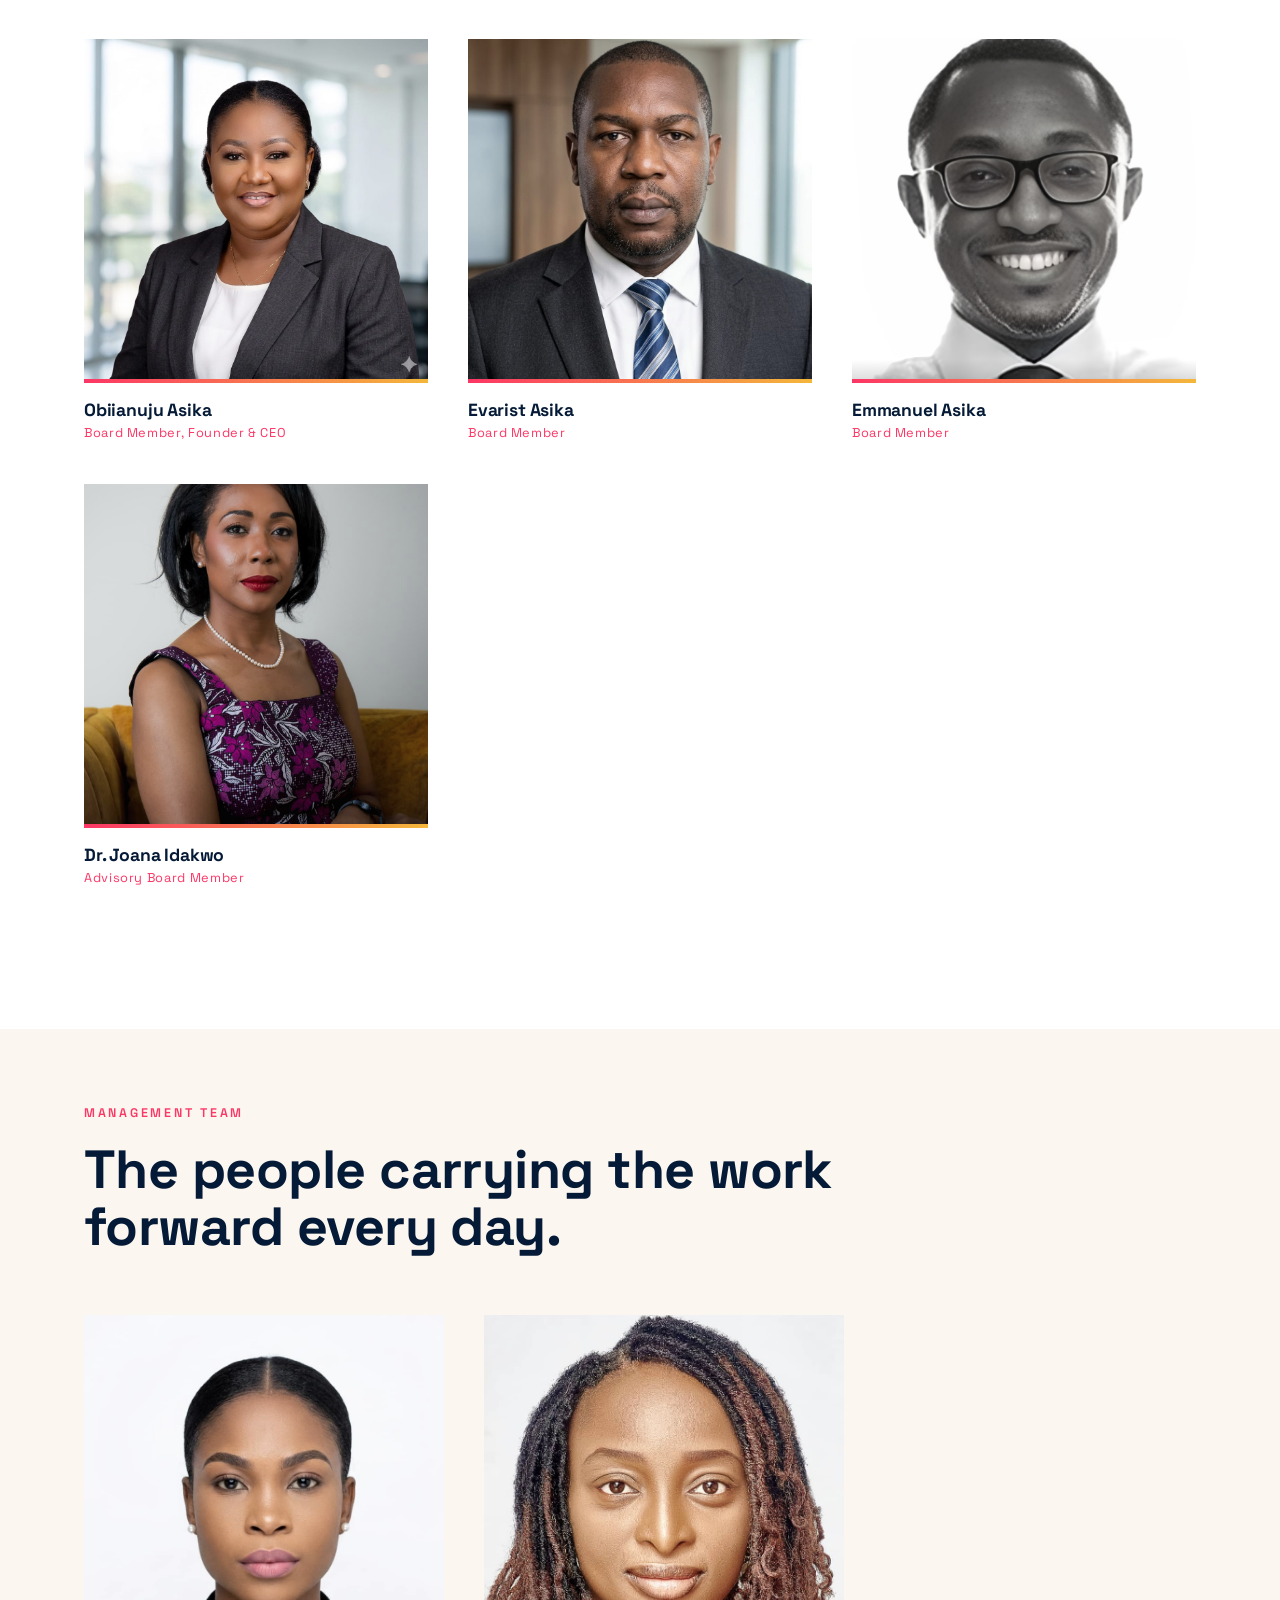
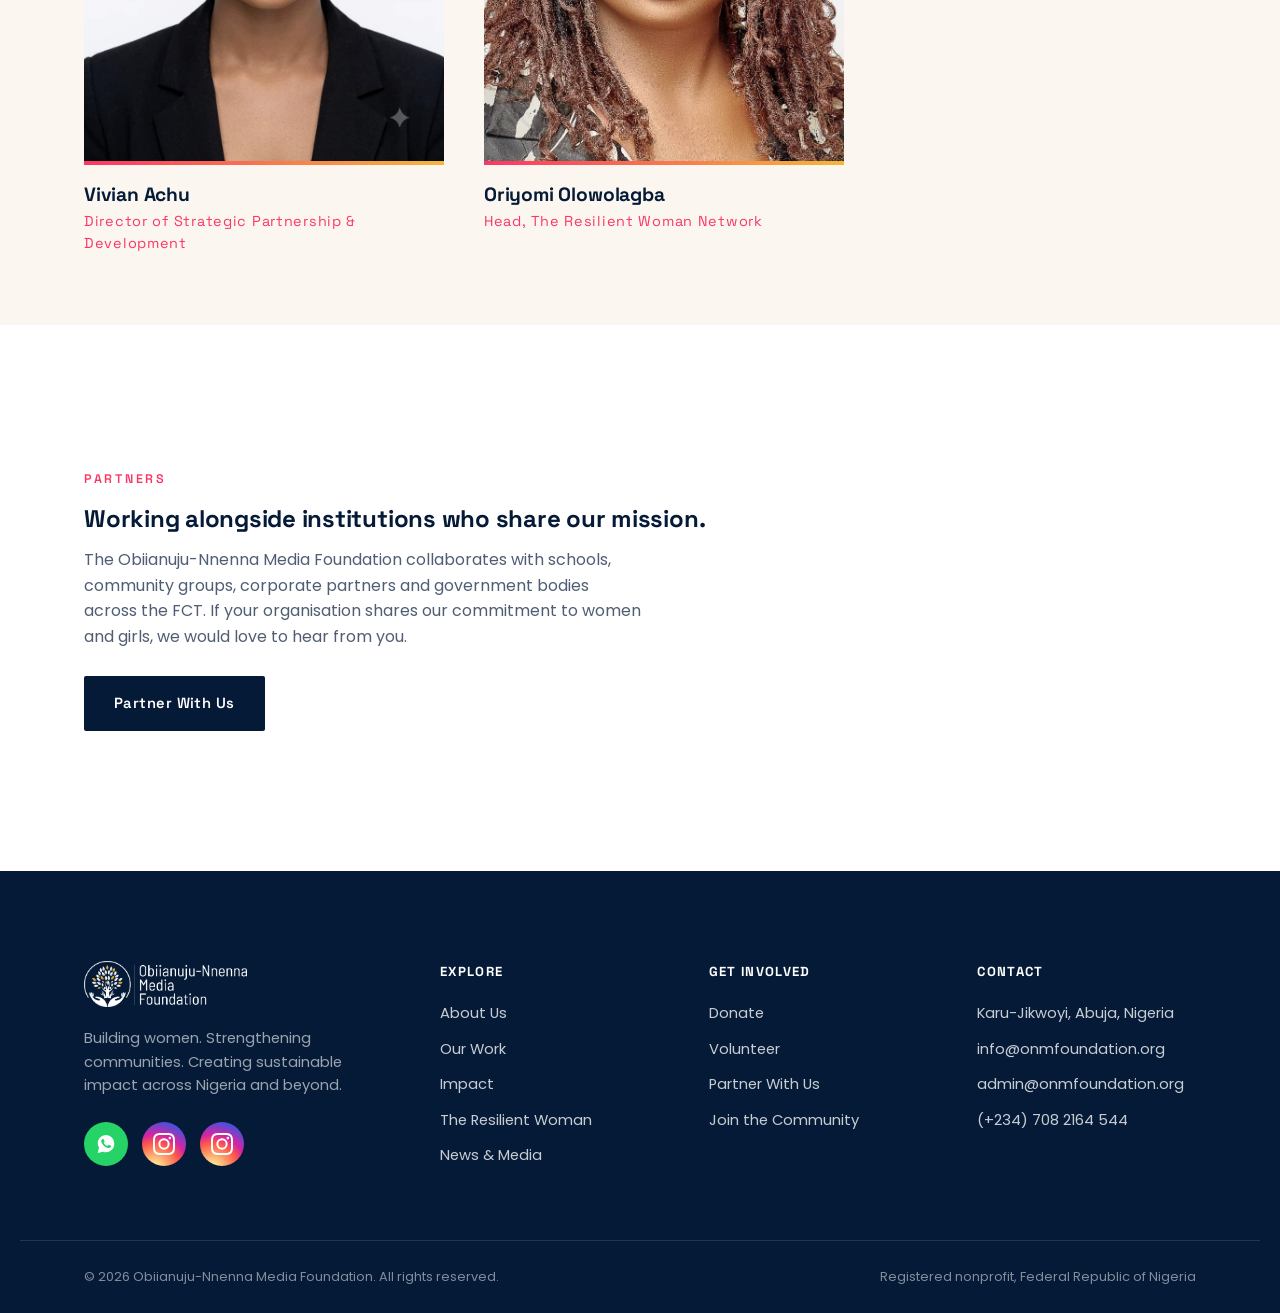
==== commit f75445fd: "Updated event schedule" ====
--- a/Downloads/onm-foundation/about.html
+++ b/Downloads/onm-foundation/about.html
@@ -307,7 +307,7 @@
 <div class="mobile-cta-bar">
   <a href="get-involved.html#donate" class="btn btn-pink btn-sm">Donate</a>
   <a href="resilient-women.html#community" class="btn btn-outline btn-sm" style="color:#fff;border-color:rgba(255,255,255,.4)">Join</a>
-  <a href="resilient-women.html#register" class="btn btn-navy btn-sm" style="background:var(--yellow);color:var(--navy)">Register</a>
+  <a href="resilient-women.html#register" class="btn btn-navy btn-sm" style="background:var(--yellow);color:var(--navy)">Free Entry</a>
 </div>
 
 <a class="whatsapp-float" href="https://chat.whatsapp.com/E9bC8LtakeX8GZGqpjYWFS" target="_blank" rel="noopener" aria-label="Chat with the Foundation on WhatsApp">
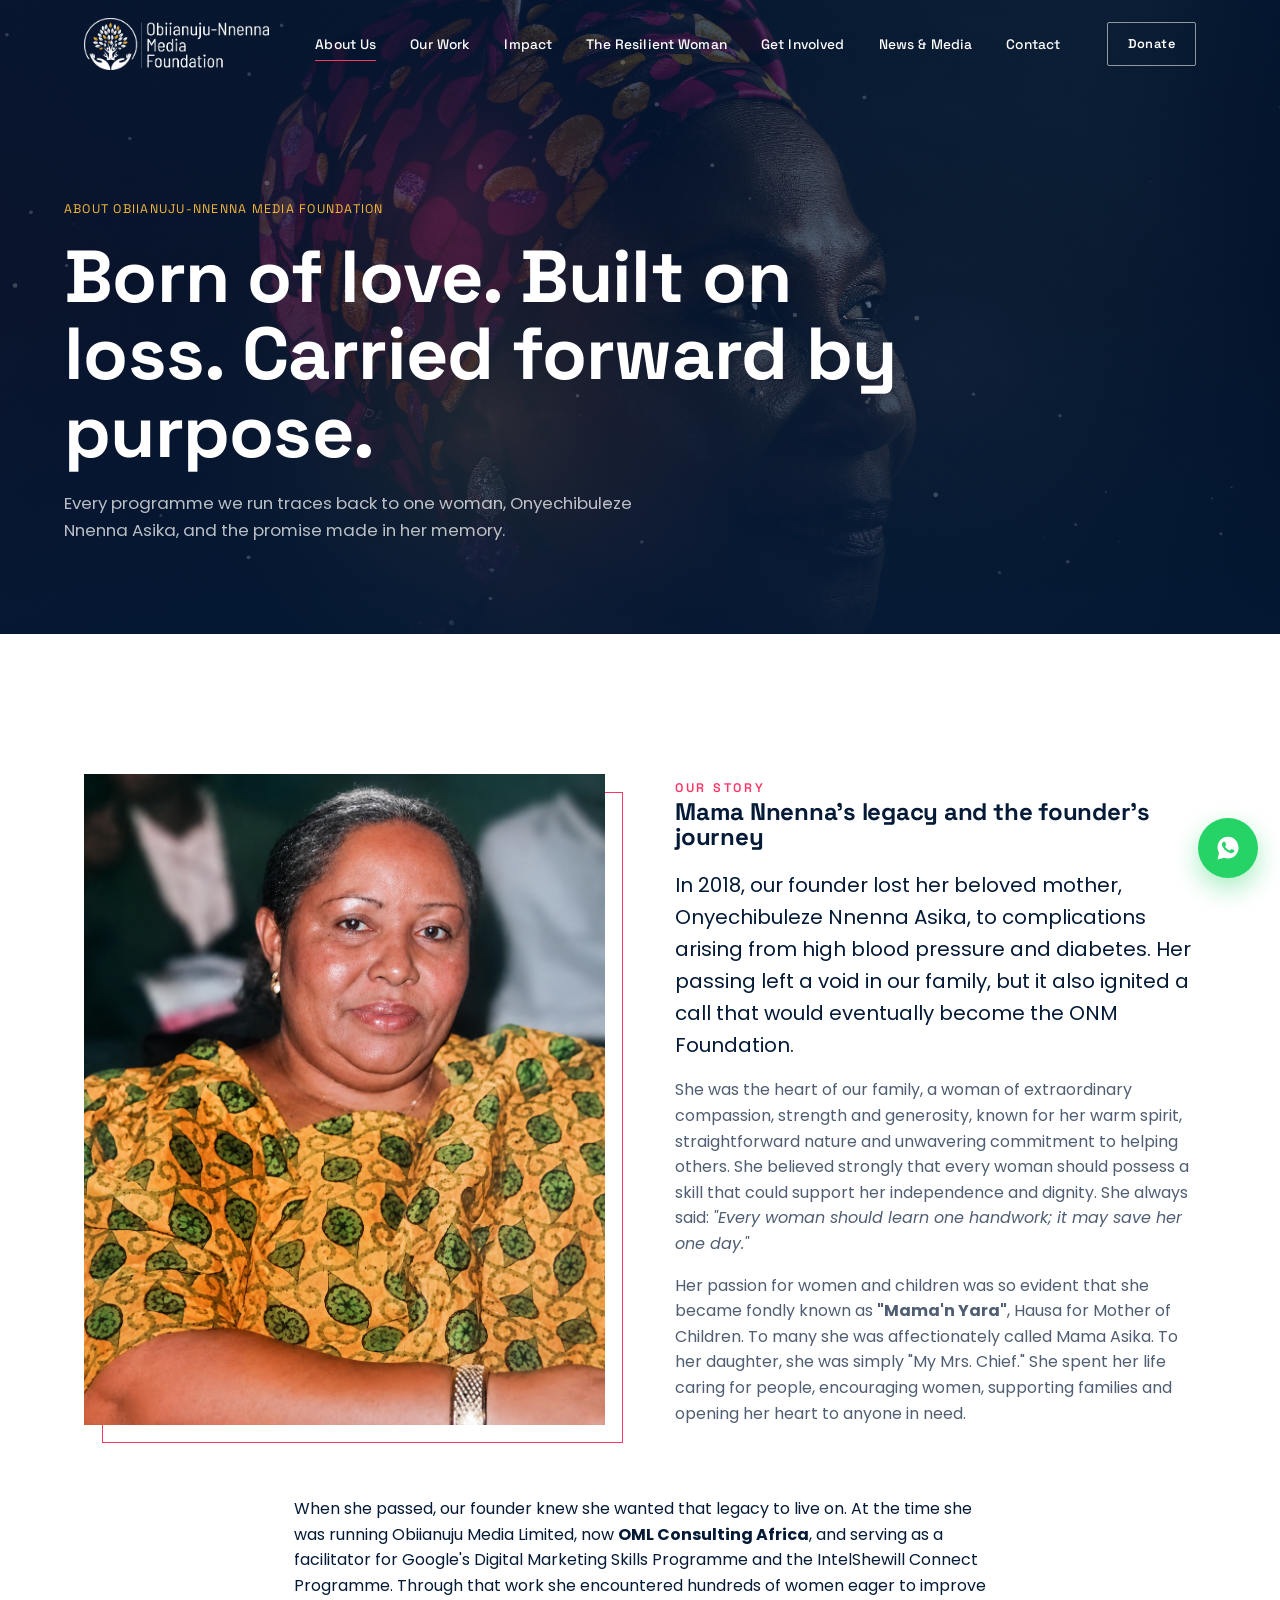
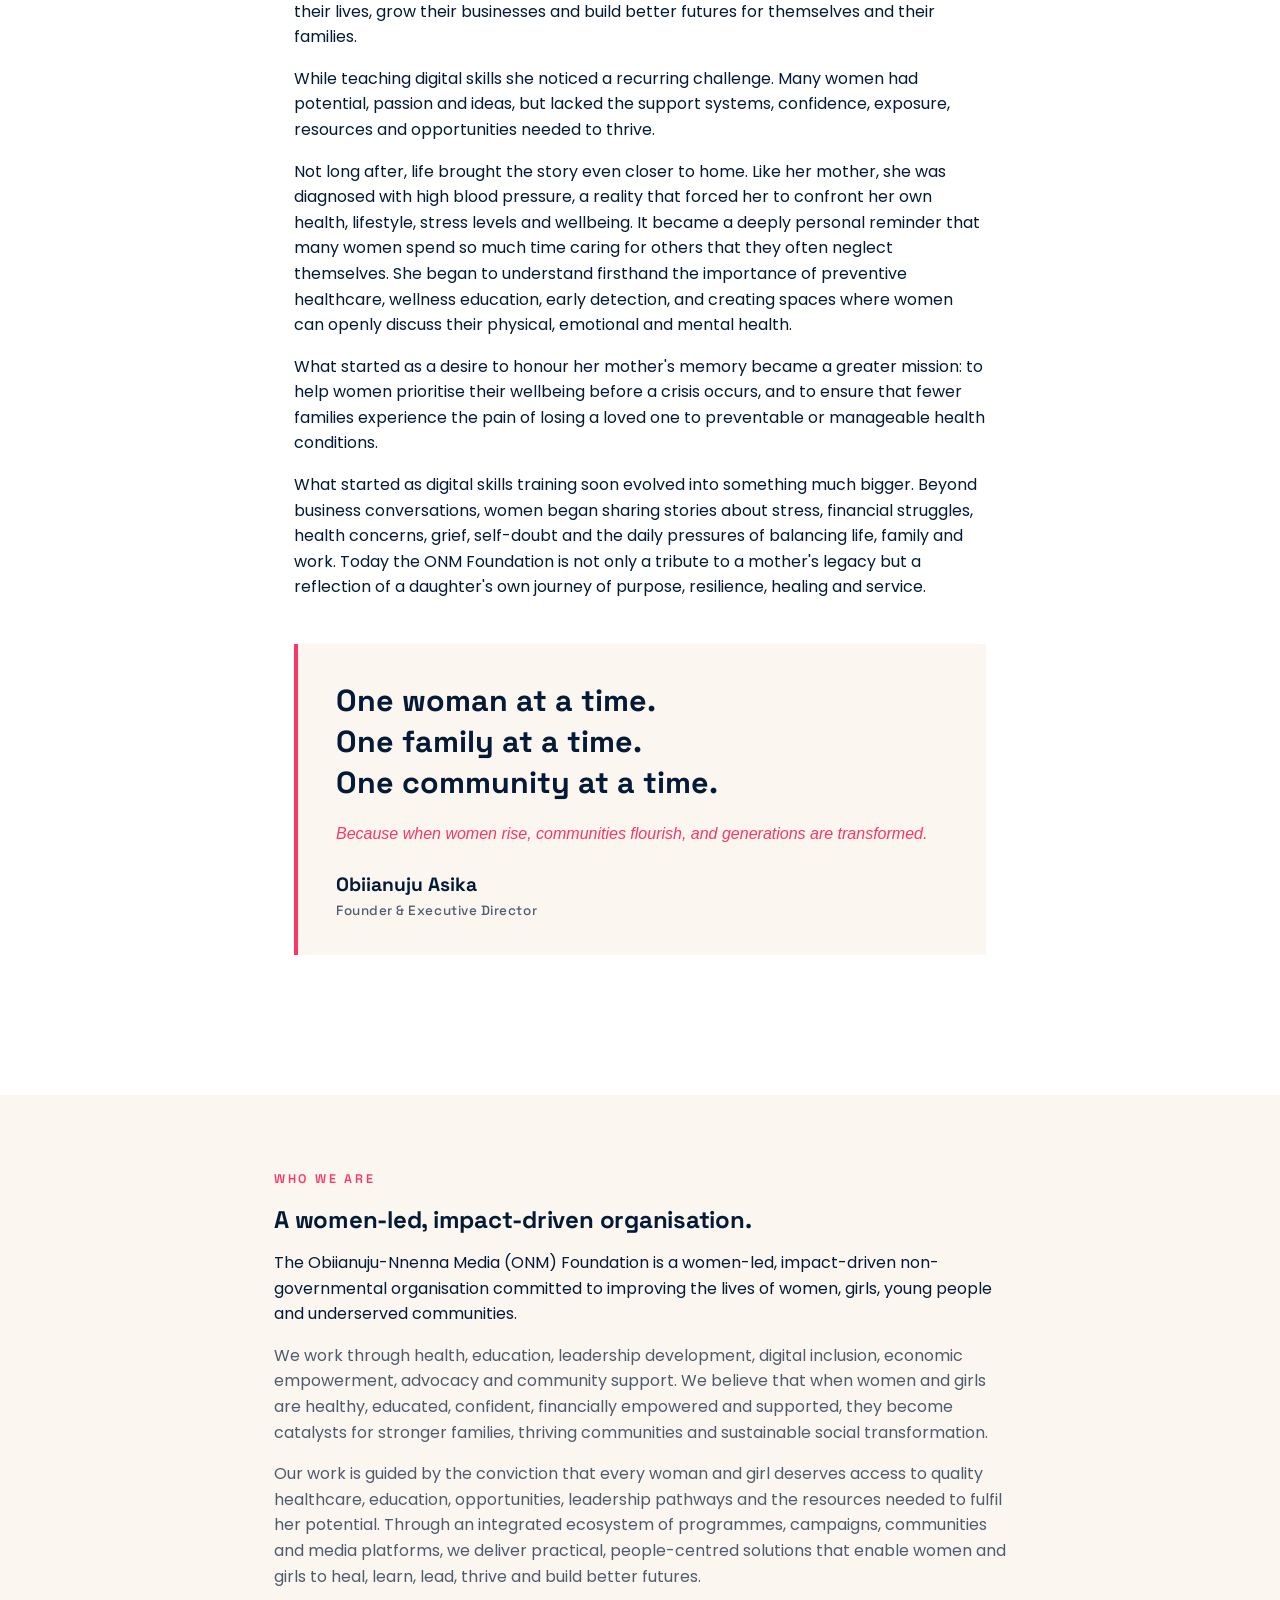
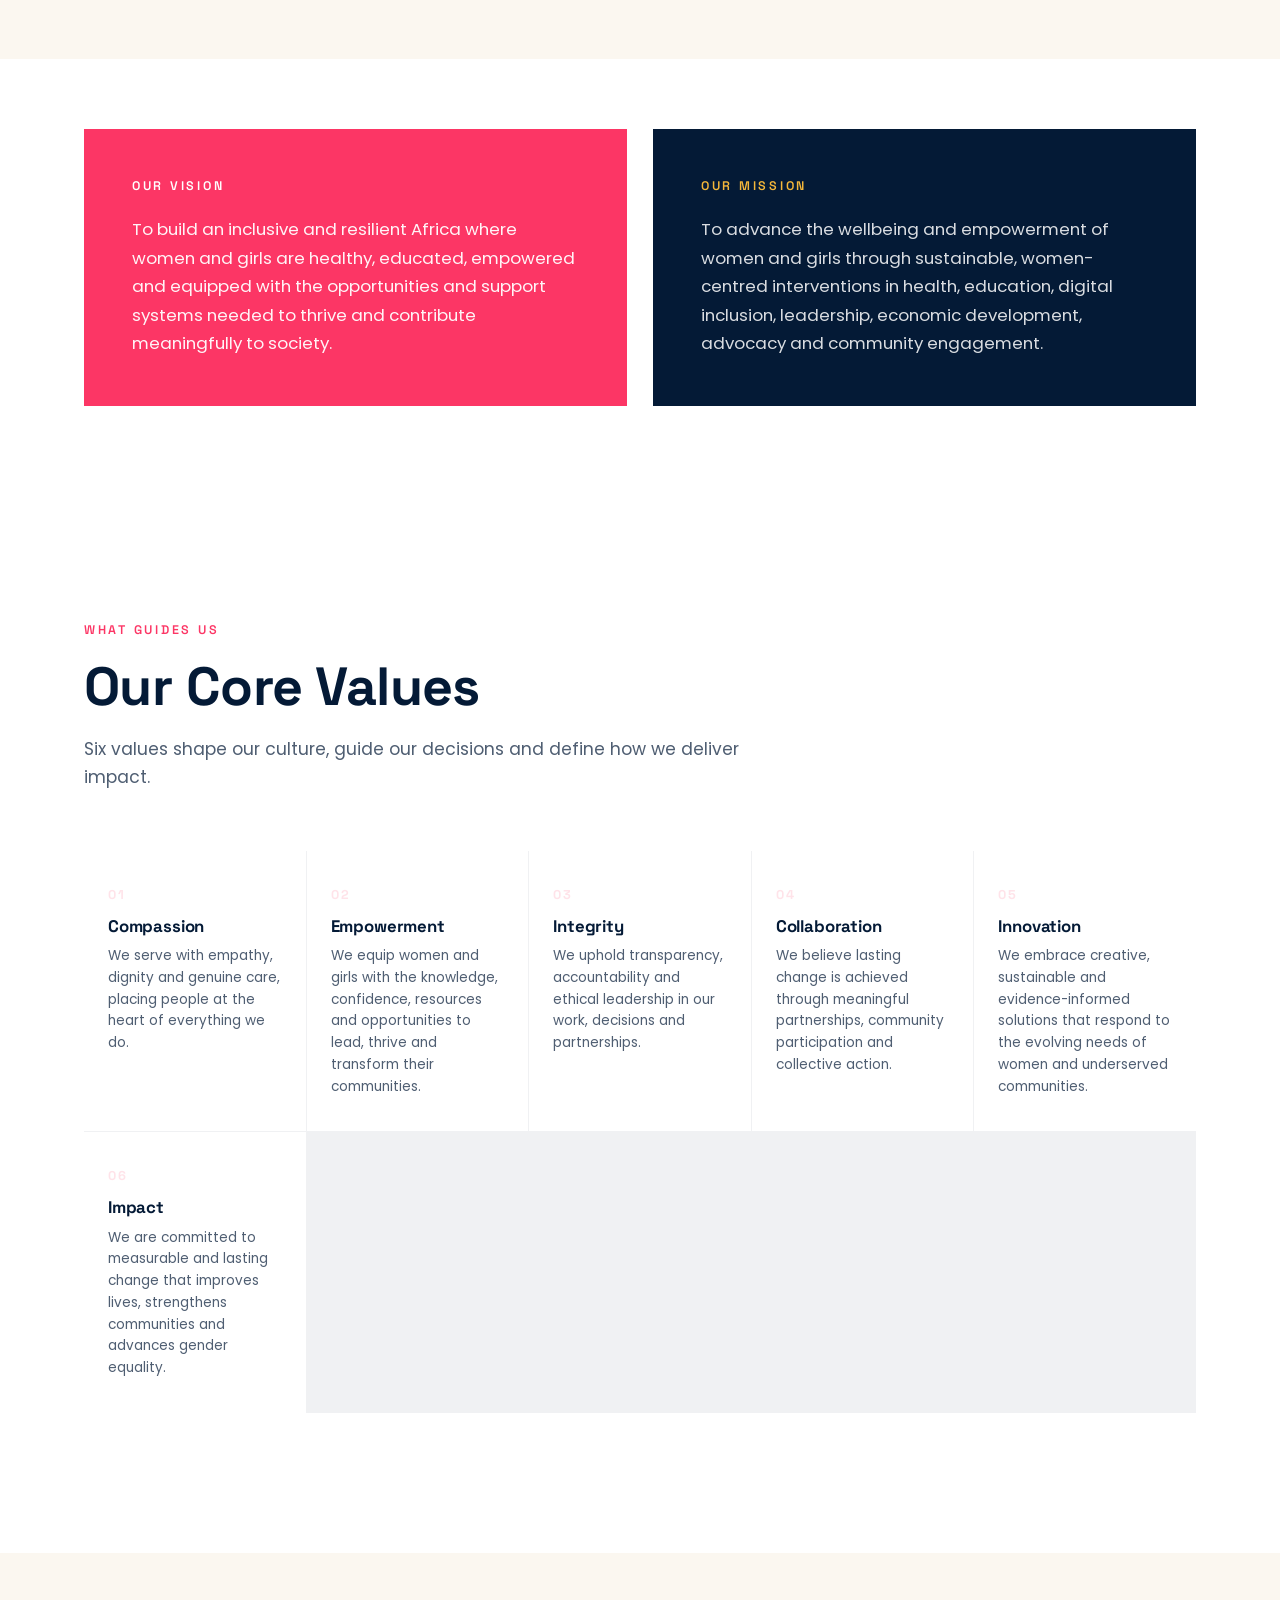
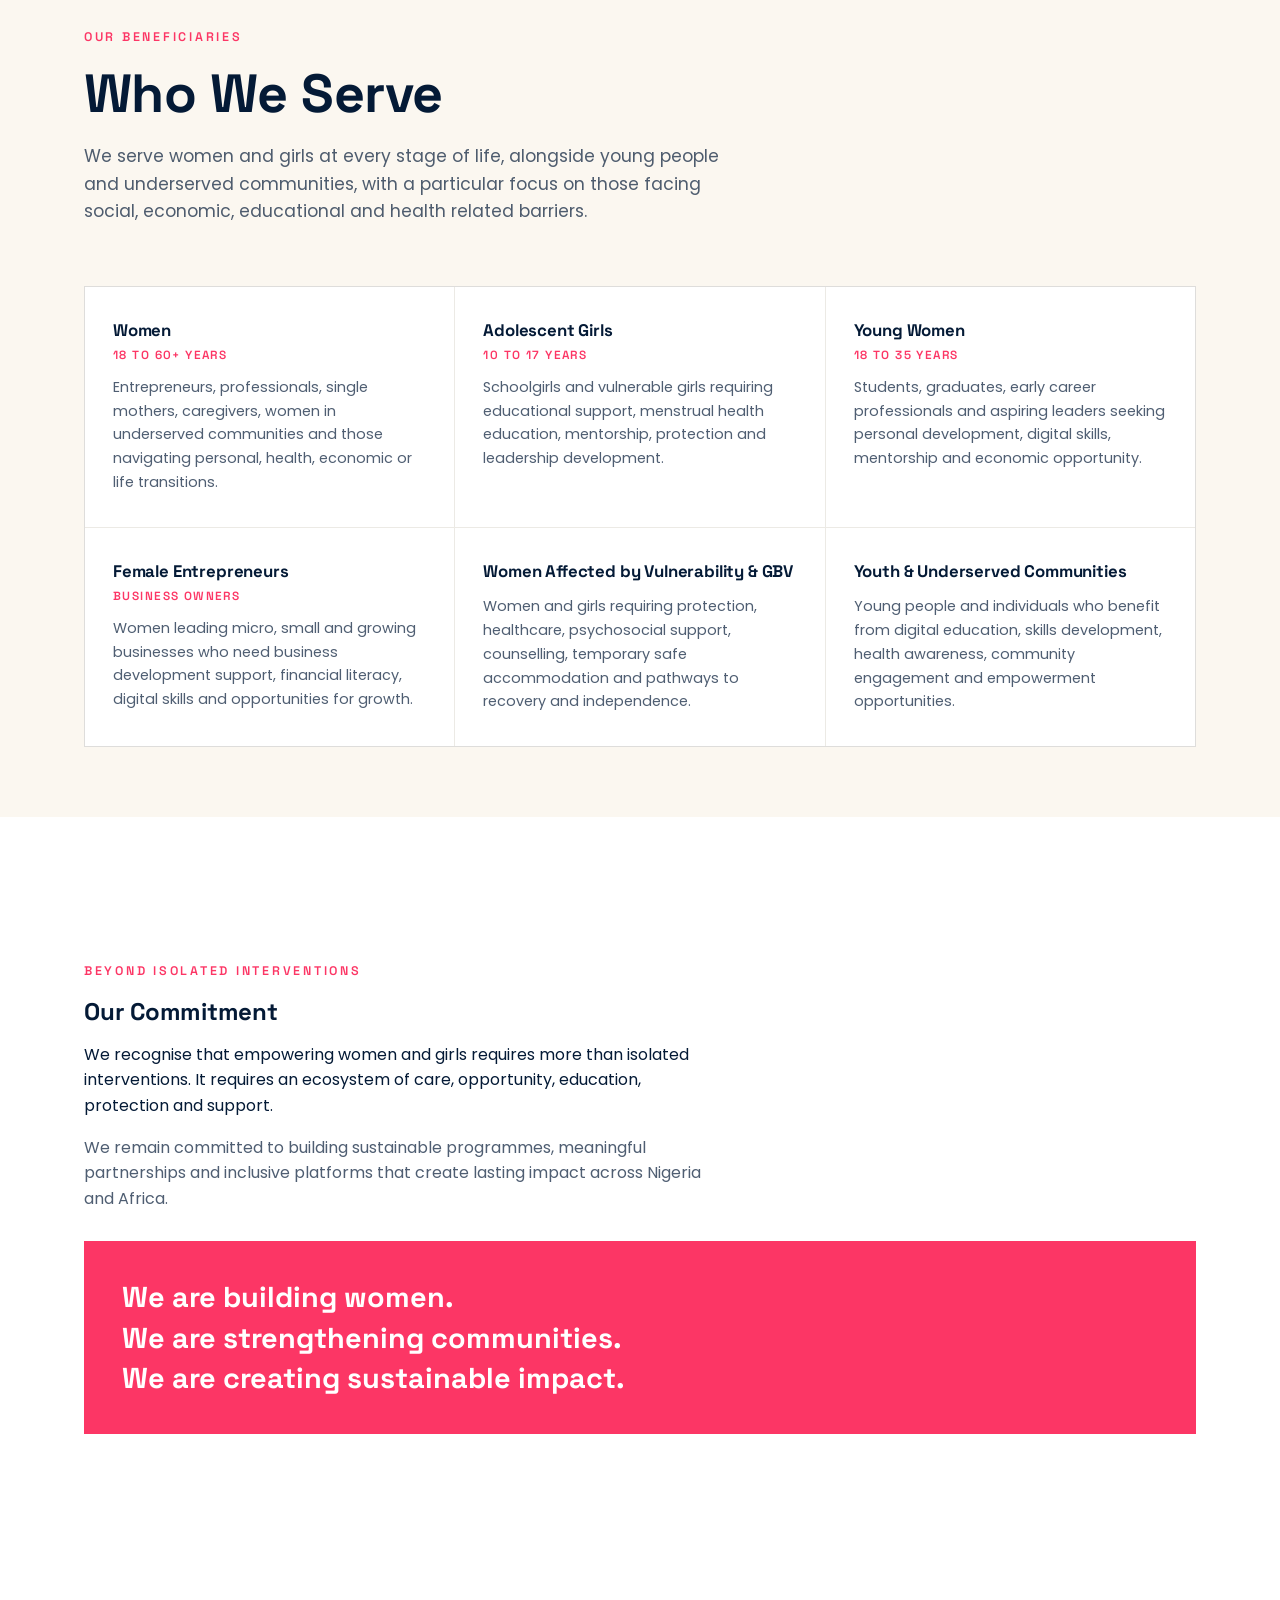
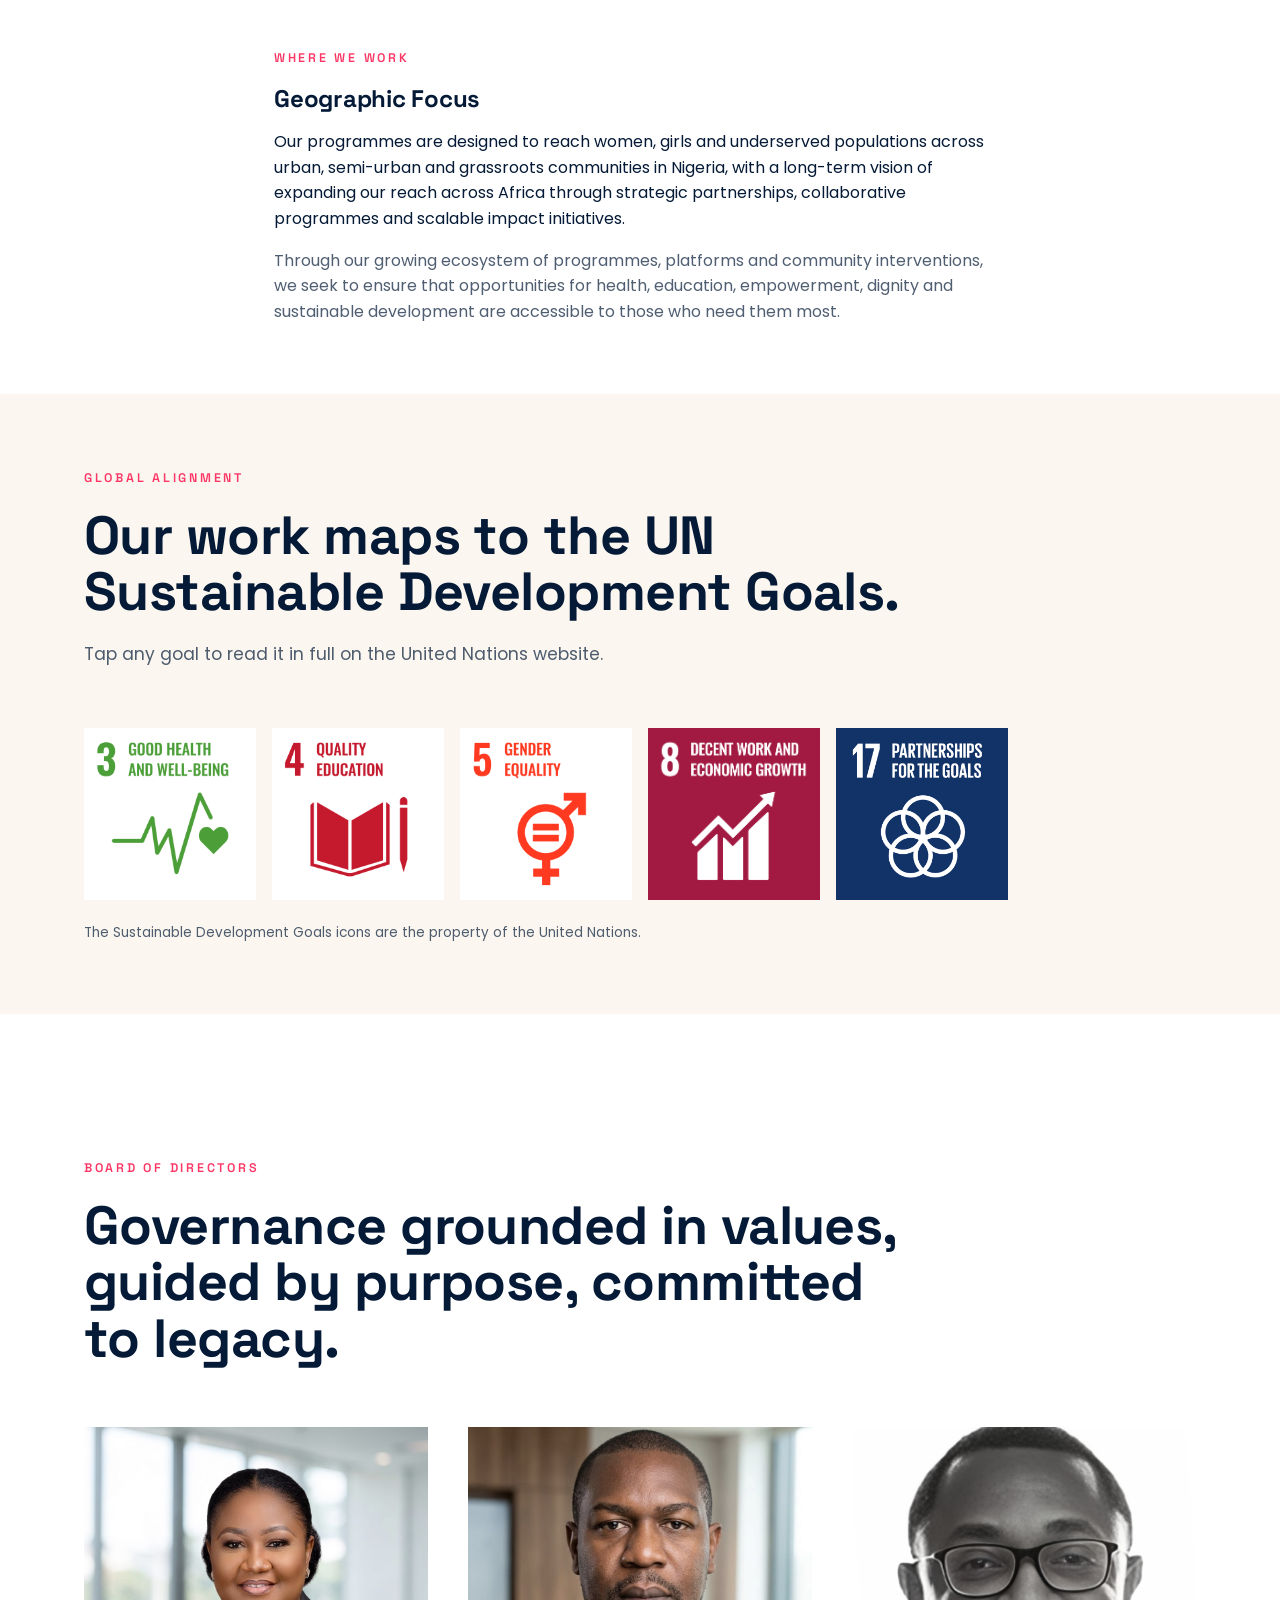
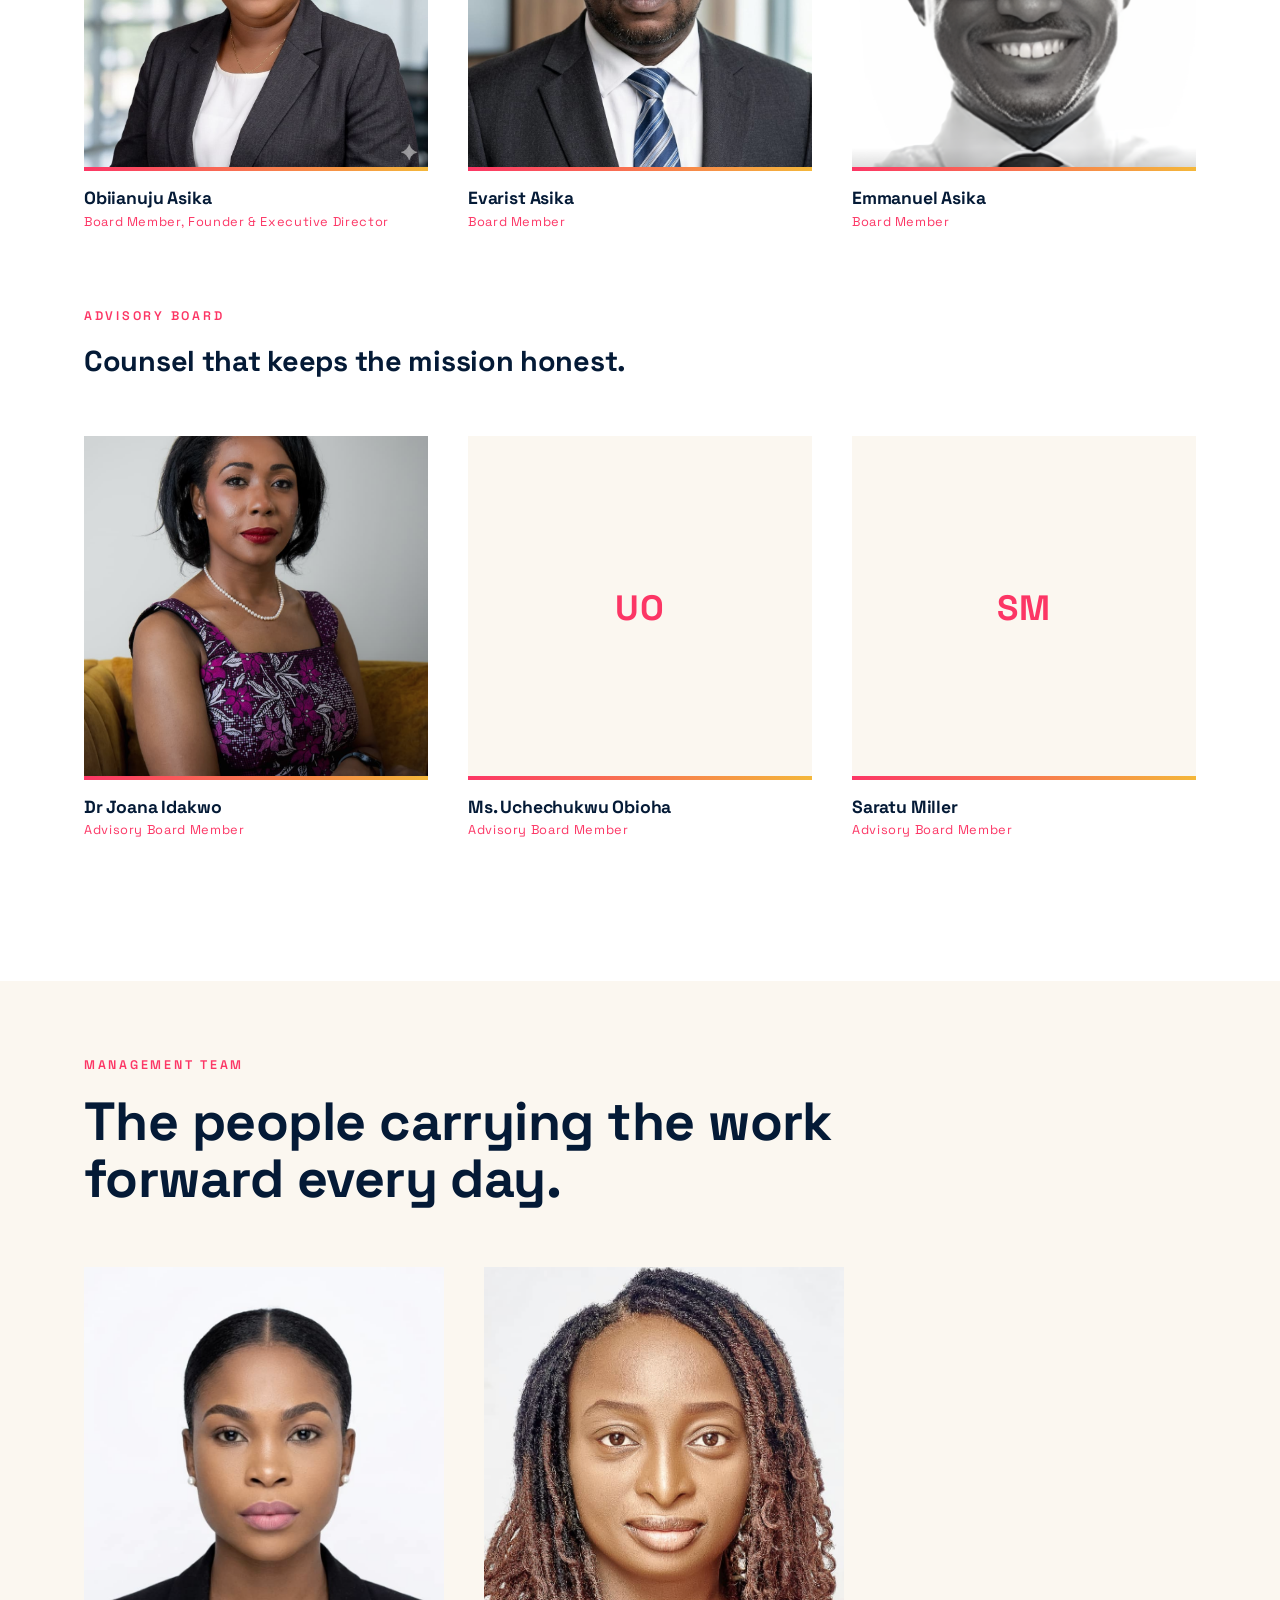
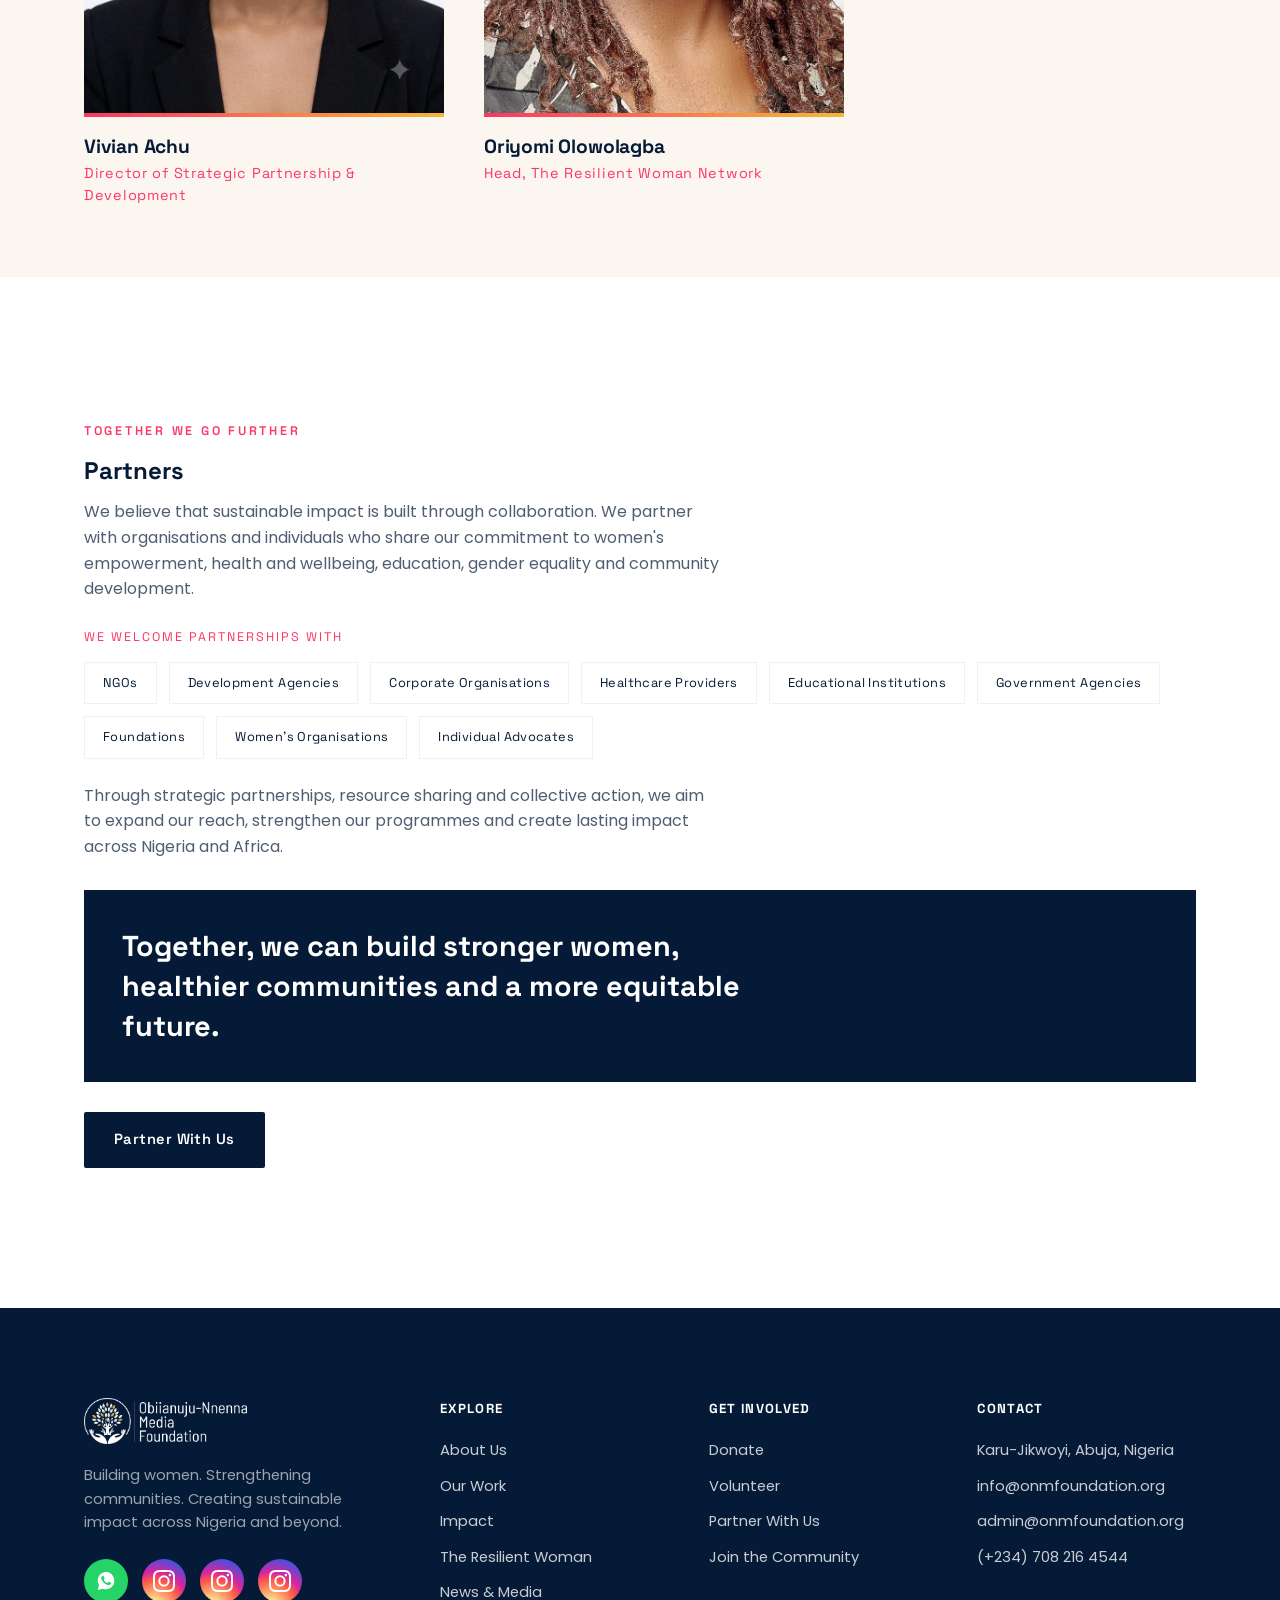
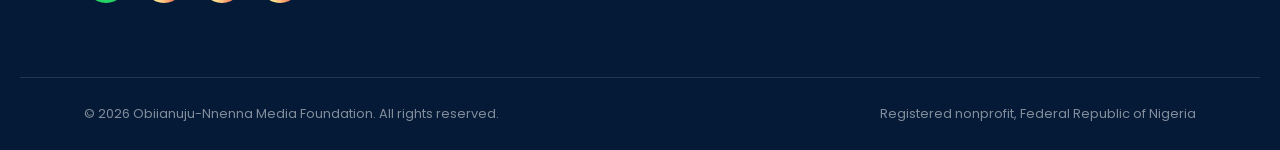
==== commit f031b864: "Updated profile information on website" ====
--- a/Downloads/onm-foundation/about.html
+++ b/Downloads/onm-foundation/about.html
@@ -4,7 +4,7 @@
 <meta charset="UTF-8">
 <meta name="viewport" content="width=device-width, initial-scale=1">
 <title>About Us | Obiianuju-Nnenna Media Foundation</title>
-<meta name="description" content="The story behind the Obiianuju-Nnenna Media Foundation: Mama Nnenna's legacy, our founder's journey, our mission, values, and the board and team carrying the work forward.">
+<meta name="description" content="The Obiianuju-Nnenna Media (ONM) Foundation is a women-led, impact-driven NGO improving the lives of women, girls, young people and underserved communities. Our story, vision, mission, values, board and team.">
 <link rel="icon" href="images/onmfoundation_logo.png">
 <link rel="stylesheet" href="css/style.css">
 <style>
@@ -62,7 +62,7 @@
     <div class="page-header-inner">
       <span class="crumb">About Obiianuju-Nnenna Media Foundation</span>
       <h1>Born of love. Built on loss. Carried forward by purpose.</h1>
-      <p>Every programme we run traces back to one woman, Nnenna, and the promise made in her memory.</p>
+      <p>Every programme we run traces back to one woman, Onyechibuleze Nnenna Asika, and the promise made in her memory.</p>
     </div>
   </section>
 
@@ -76,30 +76,48 @@
       <div class="split-copy">
         <span class="eyebrow">Our Story</span>
         <h2>Mama Nnenna's legacy and the founder's journey</h2>
-        <p class="lede">In 2018, our founder lost her beloved mother, Nnenna, to complications from high blood pressure and diabetes.</p>
-        <p>Mummy was the glue that held our family together, a woman with the biggest heart, extroverted and straightforward, who taught the value of having a skill as a woman. She always said: <em>"Every woman should learn one handwork, as it may save her."</em></p>
-        <p>She cared so deeply for women and children that she was fondly called <strong>"Mama'n Yara"</strong> in Hausa, meaning "Mother of Children." To many, she was Mama Asika. To her daughter, she was "My Mrs. Chief." She embodied compassion, resilience and service to others in every way.</p>
+        <p class="lede">In 2018, our founder lost her beloved mother, Onyechibuleze Nnenna Asika, to complications arising from high blood pressure and diabetes. Her passing left a void in our family, but it also ignited a call that would eventually become the ONM Foundation.</p>
+        <p>She was the heart of our family, a woman of extraordinary compassion, strength and generosity, known for her warm spirit, straightforward nature and unwavering commitment to helping others. She believed strongly that every woman should possess a skill that could support her independence and dignity. She always said: <em>"Every woman should learn one handwork; it may save her one day."</em></p>
+        <p>Her passion for women and children was so evident that she became fondly known as <strong>"Mama'n Yara"</strong>, Hausa for Mother of Children. To many she was affectionately called Mama Asika. To her daughter, she was simply "My Mrs. Chief." She spent her life caring for people, encouraging women, supporting families and opening her heart to anyone in need.</p>
       </div>
     </div>
 
     <div class="container reveal" style="margin-top:70px;max-width:820px">
-      <p>When she passed, our founder felt a deep calling to carry her mother's heart for women forward, to build something meaningful in her honour, a platform that would continue her legacy of care, empowerment and advocacy.</p>
-      <p style="margin-top:16px">At the time, she was running Obiianuju Media Limited (OML) and serving as a facilitator for Google's Digital Marketing Skills Program. She noticed something striking. So many of her trainees were women, eager to learn but unsure how to apply digital skills to transform their businesses and careers. That observation became the seed of the Obiianuju-Nnenna Media Foundation, a bridge between what women already knew and what they still needed, to build a life of their own choosing.</p>
-    </div>
-  </section>
-
-  <!-- ============ VISION / MISSION / VALUES ============ -->
-  <section class="section section-tight bg-cream">
-    <div class="container">
-      <div class="form-grid reveal" style="grid-template-columns:1fr 1fr;gap:40px">
-        <div>
-          <span class="eyebrow">Vision</span>
-          <h2 style="margin-top:16px;font-size:2rem">A world where every woman is healthy, empowered and unstoppable.</h2>
-        </div>
-        <div>
-          <span class="eyebrow">Mission</span>
-          <p style="margin-top:16px;font-size:1.15rem;color:var(--navy-70)">To build women through health, education, digital and economic empowerment, and leadership development, strengthening the communities they lead and hold together.</p>
-        </div>
+      <p>When she passed, our founder knew she wanted that legacy to live on. At the time she was running Obiianuju Media Limited, now <strong>OML Consulting Africa</strong>, and serving as a facilitator for Google's Digital Marketing Skills Programme and the IntelShewill Connect Programme. Through that work she encountered hundreds of women eager to improve their lives, grow their businesses and build better futures for themselves and their families.</p>
+      <p style="margin-top:16px">While teaching digital skills she noticed a recurring challenge. Many women had potential, passion and ideas, but lacked the support systems, confidence, exposure, resources and opportunities needed to thrive.</p>
+      <p style="margin-top:16px">Not long after, life brought the story even closer to home. Like her mother, she was diagnosed with high blood pressure, a reality that forced her to confront her own health, lifestyle, stress levels and wellbeing. It became a deeply personal reminder that many women spend so much time caring for others that they often neglect themselves. She began to understand firsthand the importance of preventive healthcare, wellness education, early detection, and creating spaces where women can openly discuss their physical, emotional and mental health.</p>
+      <p style="margin-top:16px">What started as a desire to honour her mother's memory became a greater mission: to help women prioritise their wellbeing before a crisis occurs, and to ensure that fewer families experience the pain of losing a loved one to preventable or manageable health conditions.</p>
+      <p style="margin-top:16px">What started as digital skills training soon evolved into something much bigger. Beyond business conversations, women began sharing stories about stress, financial struggles, health concerns, grief, self-doubt and the daily pressures of balancing life, family and work. Today the ONM Foundation is not only a tribute to a mother's legacy but a reflection of a daughter's own journey of purpose, resilience, healing and service.</p>
+
+      <div class="story-pledge">
+        <p class="pledge-lines">One woman at a time.<br>One family at a time.<br>One community at a time.</p>
+        <p class="pledge-note">Because when women rise, communities flourish, and generations are transformed.</p>
+        <p class="pledge-sign">Obiianuju Asika<br><span>Founder &amp; Executive Director</span></p>
+      </div>
+    </div>
+  </section>
+
+  <!-- ============ WHO WE ARE ============ -->
+  <section class="section section-tight bg-cream" id="who-we-are">
+    <div class="container reveal" style="max-width:860px">
+      <span class="eyebrow">Who We Are</span>
+      <h2 style="margin-top:16px">A women-led, impact-driven organisation.</h2>
+      <p class="lede" style="margin-top:18px">The Obiianuju-Nnenna Media (ONM) Foundation is a women-led, impact-driven non-governmental organisation committed to improving the lives of women, girls, young people and underserved communities.</p>
+      <p style="margin-top:16px;color:var(--navy-70)">We work through health, education, leadership development, digital inclusion, economic empowerment, advocacy and community support. We believe that when women and girls are healthy, educated, confident, financially empowered and supported, they become catalysts for stronger families, thriving communities and sustainable social transformation.</p>
+      <p style="margin-top:16px;color:var(--navy-70)">Our work is guided by the conviction that every woman and girl deserves access to quality healthcare, education, opportunities, leadership pathways and the resources needed to fulfil her potential. Through an integrated ecosystem of programmes, campaigns, communities and media platforms, we deliver practical, people-centred solutions that enable women and girls to heal, learn, lead, thrive and build better futures.</p>
+    </div>
+  </section>
+
+  <!-- ============ VISION / MISSION ============ -->
+  <section class="section section-tight">
+    <div class="container vm-grid reveal">
+      <div class="vm-card vm-vision">
+        <span class="eyebrow" style="color:#fff">Our Vision</span>
+        <p>To build an inclusive and resilient Africa where women and girls are healthy, educated, empowered and equipped with the opportunities and support systems needed to thrive and contribute meaningfully to society.</p>
+      </div>
+      <div class="vm-card vm-mission">
+        <span class="eyebrow" style="color:var(--yellow)">Our Mission</span>
+        <p>To advance the wellbeing and empowerment of women and girls through sustainable, women-centred interventions in health, education, digital inclusion, leadership, economic development, advocacy and community engagement.</p>
       </div>
     </div>
   </section>
@@ -107,15 +125,17 @@
   <section class="section">
     <div class="container">
       <div class="section-head reveal">
-        <span class="eyebrow">Core Values</span>
-        <h2>What guides every programme we run.</h2>
+        <span class="eyebrow">What Guides Us</span>
+        <h2>Our Core Values</h2>
+        <p>Six values shape our culture, guide our decisions and define how we deliver impact.</p>
       </div>
       <div class="value-grid reveal">
-        <div class="value-card"><h4>Compassion</h4><p>We lead with the same heart Mama Nnenna led with, care that asks nothing in return.</p></div>
-        <div class="value-card"><h4>Commitment</h4><p>We stay with communities long after the outreach ends.</p></div>
-        <div class="value-card"><h4>Empowerment</h4><p>We equip women with skills, not just support, so change outlasts us.</p></div>
-        <div class="value-card"><h4>Equity</h4><p>We meet women where they are, without judgement about where they started.</p></div>
-        <div class="value-card"><h4>Respect</h4><p>Every woman we work with is treated as the expert on her own life.</p></div>
+        <div class="value-card"><span class="value-num">01</span><h4>Compassion</h4><p>We serve with empathy, dignity and genuine care, placing people at the heart of everything we do.</p></div>
+        <div class="value-card"><span class="value-num">02</span><h4>Empowerment</h4><p>We equip women and girls with the knowledge, confidence, resources and opportunities to lead, thrive and transform their communities.</p></div>
+        <div class="value-card"><span class="value-num">03</span><h4>Integrity</h4><p>We uphold transparency, accountability and ethical leadership in our work, decisions and partnerships.</p></div>
+        <div class="value-card"><span class="value-num">04</span><h4>Collaboration</h4><p>We believe lasting change is achieved through meaningful partnerships, community participation and collective action.</p></div>
+        <div class="value-card"><span class="value-num">05</span><h4>Innovation</h4><p>We embrace creative, sustainable and evidence-informed solutions that respond to the evolving needs of women and underserved communities.</p></div>
+        <div class="value-card"><span class="value-num">06</span><h4>Impact</h4><p>We are committed to measurable and lasting change that improves lives, strengthens communities and advances gender equality.</p></div>
       </div>
     </div>
   </section>
@@ -124,17 +144,35 @@
   <section class="section section-tight bg-cream">
     <div class="container">
       <div class="section-head reveal">
-        <span class="eyebrow">Who We Serve</span>
-        <h2>Women at every stage of the journey.</h2>
-      </div>
-      <div class="chip-row reveal">
-        <span class="chip">Women</span>
-        <span class="chip">Adolescent Girls</span>
-        <span class="chip">Young Women</span>
-        <span class="chip">Female Entrepreneurs</span>
-        <span class="chip">Professionals</span>
-        <span class="chip">Women in Transition</span>
-        <span class="chip">Underserved &amp; Grassroots Communities</span>
+        <span class="eyebrow">Our Beneficiaries</span>
+        <h2>Who We Serve</h2>
+        <p>We serve women and girls at every stage of life, alongside young people and underserved communities, with a particular focus on those facing social, economic, educational and health related barriers.</p>
+      </div>
+      <div class="serve-grid reveal">
+        <div class="serve-card">
+          <h4>Women <span>18 to 60+ years</span></h4>
+          <p>Entrepreneurs, professionals, single mothers, caregivers, women in underserved communities and those navigating personal, health, economic or life transitions.</p>
+        </div>
+        <div class="serve-card">
+          <h4>Adolescent Girls <span>10 to 17 years</span></h4>
+          <p>Schoolgirls and vulnerable girls requiring educational support, menstrual health education, mentorship, protection and leadership development.</p>
+        </div>
+        <div class="serve-card">
+          <h4>Young Women <span>18 to 35 years</span></h4>
+          <p>Students, graduates, early career professionals and aspiring leaders seeking personal development, digital skills, mentorship and economic opportunity.</p>
+        </div>
+        <div class="serve-card">
+          <h4>Female Entrepreneurs <span>Business owners</span></h4>
+          <p>Women leading micro, small and growing businesses who need business development support, financial literacy, digital skills and opportunities for growth.</p>
+        </div>
+        <div class="serve-card">
+          <h4>Women Affected by Vulnerability &amp; GBV</h4>
+          <p>Women and girls requiring protection, healthcare, psychosocial support, counselling, temporary safe accommodation and pathways to recovery and independence.</p>
+        </div>
+        <div class="serve-card">
+          <h4>Youth &amp; Underserved Communities</h4>
+          <p>Young people and individuals who benefit from digital education, skills development, health awareness, community engagement and empowerment opportunities.</p>
+        </div>
       </div>
     </div>
   </section>
@@ -142,13 +180,23 @@
   <!-- ============ OUR APPROACH ============ -->
   <section class="section">
     <div class="container reveal">
-      <span class="eyebrow">Our Approach</span>
-      <div class="flow" style="margin-top:20px">
-        <span>Building Women</span><span class="arrow">&rsaquo;</span>
-        <span>Strengthening Communities</span><span class="arrow">&rsaquo;</span>
-        <span class="text-pink">Creating Sustainable Impact</span>
-      </div>
-      <p style="margin-top:24px;max-width:64ch;color:var(--navy-70)">We start with the individual woman, with her health, her skills and her confidence. As she grows, so does her household and her community. Over time this compounding effect becomes sustainable impact: women who no longer need us to keep growing.</p>
+      <span class="eyebrow">Beyond Isolated Interventions</span>
+      <h2 style="margin-top:16px">Our Commitment</h2>
+      <p class="lede" style="margin-top:18px;max-width:64ch">We recognise that empowering women and girls requires more than isolated interventions. It requires an ecosystem of care, opportunity, education, protection and support.</p>
+      <p style="margin-top:16px;max-width:64ch;color:var(--navy-70)">We remain committed to building sustainable programmes, meaningful partnerships and inclusive platforms that create lasting impact across Nigeria and Africa.</p>
+      <div class="commit-block">
+        <p>We are building women.<br>We are strengthening communities.<br>We are creating sustainable impact.</p>
+      </div>
+    </div>
+  </section>
+
+  <!-- ============ GEOGRAPHIC FOCUS ============ -->
+  <section class="section section-tight" id="where-we-work">
+    <div class="container reveal" style="max-width:860px">
+      <span class="eyebrow">Where We Work</span>
+      <h2 style="margin-top:16px">Geographic Focus</h2>
+      <p class="lede" style="margin-top:18px">Our programmes are designed to reach women, girls and underserved populations across urban, semi-urban and grassroots communities in Nigeria, with a long-term vision of expanding our reach across Africa through strategic partnerships, collaborative programmes and scalable impact initiatives.</p>
+      <p style="margin-top:16px;color:var(--navy-70)">Through our growing ecosystem of programmes, platforms and community interventions, we seek to ensure that opportunities for health, education, empowerment, dignity and sustainable development are accessible to those who need them most.</p>
     </div>
   </section>
 
@@ -196,14 +244,14 @@
   <section class="section" id="board">
     <div class="container">
       <div class="section-head reveal">
-        <span class="eyebrow">Board of Directors &amp; Advisory Board</span>
+        <span class="eyebrow">Board of Directors</span>
         <h2>Governance grounded in values, guided by purpose, committed to legacy.</h2>
       </div>
       <div class="people-grid reveal">
         <div class="person">
           <div class="person-photo"><img src="images/board/obianujuasika.jpg" alt="Obiianuju Asika" loading="lazy"></div>
           <h4>Obiianuju Asika</h4>
-          <p class="role">Board Member, Founder &amp; CEO</p>
+          <p class="role">Board Member, Founder &amp; Executive Director</p>
         </div>
         <div class="person">
           <div class="person-photo"><img src="images/board/evaristasika.jpg" alt="Evarist Asika" loading="lazy"></div>
@@ -215,9 +263,26 @@
           <h4>Emmanuel Asika</h4>
           <p class="role">Board Member</p>
         </div>
-        <div class="person">
-          <div class="person-photo"><img src="images/board/joanaidakwo.jpg" alt="Dr. Joana Idakwo" loading="lazy"></div>
-          <h4>Dr. Joana Idakwo</h4>
+      </div>
+
+      <div class="section-head reveal" style="margin-top:70px">
+        <span class="eyebrow">Advisory Board</span>
+        <h2 style="font-size:1.8rem">Counsel that keeps the mission honest.</h2>
+      </div>
+      <div class="people-grid reveal">
+        <div class="person">
+          <div class="person-photo"><img src="images/board/joanaidakwo.jpg" alt="Dr Joana Idakwo" loading="lazy" onerror="this.closest('.person-photo').classList.add('no-photo');this.remove()"><span class="photo-initials" aria-hidden="true">JI</span></div>
+          <h4>Dr Joana Idakwo</h4>
+          <p class="role">Advisory Board Member</p>
+        </div>
+        <div class="person">
+          <div class="person-photo"><img src="images/board/uchechukwuobioha.jpg" alt="Ms. Uchechukwu Obioha" loading="lazy" onerror="this.closest('.person-photo').classList.add('no-photo');this.remove()"><span class="photo-initials" aria-hidden="true">UO</span></div>
+          <h4>Ms. Uchechukwu Obioha</h4>
+          <p class="role">Advisory Board Member</p>
+        </div>
+        <div class="person">
+          <div class="person-photo"><img src="images/board/saratumiller.jpg" alt="Saratu Miller" loading="lazy" onerror="this.closest('.person-photo').classList.add('no-photo');this.remove()"><span class="photo-initials" aria-hidden="true">SM</span></div>
+          <h4>Saratu Miller</h4>
           <p class="role">Advisory Board Member</p>
         </div>
       </div>
@@ -249,10 +314,26 @@
   <!-- ============ PARTNERS ============ -->
   <section class="section">
     <div class="container reveal">
-      <span class="eyebrow">Partners</span>
-      <h2 style="margin-top:16px">Working alongside institutions who share our mission.</h2>
-      <p style="margin-top:16px;max-width:56ch;color:var(--navy-70)">The Obiianuju-Nnenna Media Foundation collaborates with schools, community groups, corporate partners and government bodies across the FCT. If your organisation shares our commitment to women and girls, we would love to hear from you.</p>
-      <a href="get-involved.html#partner" class="btn btn-navy" style="margin-top:26px">Partner With Us</a>
+      <span class="eyebrow">Together We Go Further</span>
+      <h2 style="margin-top:16px">Partners</h2>
+      <p style="margin-top:16px;max-width:64ch;color:var(--navy-70)">We believe that sustainable impact is built through collaboration. We partner with organisations and individuals who share our commitment to women's empowerment, health and wellbeing, education, gender equality and community development.</p>
+      <p style="margin-top:26px;font-family:var(--display);font-size:.78rem;letter-spacing:.16em;text-transform:uppercase;color:var(--pink)">We welcome partnerships with</p>
+      <div class="chip-row" style="margin-top:14px">
+        <span class="chip">NGOs</span>
+        <span class="chip">Development Agencies</span>
+        <span class="chip">Corporate Organisations</span>
+        <span class="chip">Healthcare Providers</span>
+        <span class="chip">Educational Institutions</span>
+        <span class="chip">Government Agencies</span>
+        <span class="chip">Foundations</span>
+        <span class="chip">Women's Organisations</span>
+        <span class="chip">Individual Advocates</span>
+      </div>
+      <p style="margin-top:24px;max-width:64ch;color:var(--navy-70)">Through strategic partnerships, resource sharing and collective action, we aim to expand our reach, strengthen our programmes and create lasting impact across Nigeria and Africa.</p>
+      <div class="commit-block navy" style="margin-top:30px">
+        <p>Together, we can build stronger women, healthier communities and a more equitable future.</p>
+      </div>
+      <a href="get-involved.html#partner" class="btn btn-navy" style="margin-top:30px">Partner With Us</a>
     </div>
   </section>
 
@@ -265,6 +346,7 @@
       <p>Building women. Strengthening communities. Creating sustainable impact across Nigeria and beyond.</p>
       <div class="footer-social" aria-label="Social media">
         <a class="social-wa" href="https://chat.whatsapp.com/E9bC8LtakeX8GZGqpjYWFS" target="_blank" rel="noopener" aria-label="Join our WhatsApp community"><svg viewBox="0 0 32 32" aria-hidden="true"><path d="M16.02 3C9.4 3 4 8.4 4 15.02c0 2.36.66 4.56 1.8 6.44L4 29l7.72-1.75a11.9 11.9 0 0 0 4.3.8h.01c6.62 0 12.02-5.4 12.02-12.02C28.05 8.4 22.65 3 16.02 3zm7.02 17.14c-.3.85-1.72 1.62-2.38 1.7-.6.08-1.36.11-2.2-.14-.5-.15-1.15-.36-1.98-.71-3.48-1.5-5.75-5.02-5.92-5.25-.17-.23-1.42-1.9-1.42-3.62 0-1.72.9-2.56 1.22-2.92.32-.35.7-.44.93-.44.23 0 .47.002.67.01.22.01.5-.08.79.6.3.71 1 2.44 1.09 2.62.09.18.15.4.03.63-.12.23-.18.37-.36.57-.18.2-.38.44-.55.6-.18.16-.37.34-.16.68.21.34.94 1.55 2.02 2.51 1.39 1.24 2.56 1.62 2.9 1.8.34.18.54.15.74-.09.2-.24.86-1 1.09-1.35.23-.34.46-.28.77-.17.32.12 2.02.95 2.37 1.13.35.17.58.26.66.4.1.14.1.79-.2 1.65z"/></svg></a>
+        <a class="social-ig" href="https://www.instagram.com/onmfoundation/" target="_blank" rel="noopener" aria-label="ONM Foundation on Instagram"><svg viewBox="0 0 24 24" aria-hidden="true"><path d="M12 2.16c3.2 0 3.58.01 4.85.07 1.17.05 1.8.25 2.23.41.56.22.96.48 1.38.9.42.42.68.82.9 1.38.16.42.36 1.06.41 2.23.06 1.27.07 1.65.07 4.85s-.01 3.58-.07 4.85c-.05 1.17-.25 1.8-.41 2.23-.22.56-.48.96-.9 1.38-.42.42-.82.68-1.38.9-.42.16-1.06.36-2.23.41-1.27.06-1.65.07-4.85.07s-3.58-.01-4.85-.07c-1.17-.05-1.8-.25-2.23-.41-.56-.22-.96-.48-1.38-.9-.42-.42-.68-.82-.9-1.38-.16-.42-.36-1.06-.41-2.23C2.17 15.58 2.16 15.2 2.16 12s.01-3.58.07-4.85c.05-1.17.25-1.8.41-2.23.22-.56.48-.96.9-1.38.42-.42.82-.68 1.38-.9.42-.16 1.06-.36 2.23-.41C8.42 2.17 8.8 2.16 12 2.16M12 0C8.74 0 8.33.01 7.05.07 5.78.13 4.9.33 4.14.63c-.79.31-1.46.72-2.13 1.38C1.35 2.68.94 3.35.63 4.14.33 4.9.13 5.78.07 7.05.01 8.33 0 8.74 0 12s.01 3.67.07 4.95c.06 1.27.26 2.15.56 2.91.31.79.72 1.46 1.38 2.13.67.67 1.34 1.07 2.13 1.38.76.3 1.64.5 2.91.56C8.33 23.99 8.74 24 12 24s3.67-.01 4.95-.07c1.27-.06 2.15-.26 2.91-.56.79-.31 1.46-.71 2.13-1.38.67-.67 1.07-1.34 1.38-2.13.3-.76.5-1.64.56-2.91.06-1.28.07-1.69.07-4.95s-.01-3.67-.07-4.95c-.06-1.27-.26-2.15-.56-2.91-.31-.79-.71-1.46-1.38-2.13-.67-.66-1.34-1.07-2.13-1.38-.76-.3-1.64-.5-2.91-.56C15.67.01 15.26 0 12 0zm0 5.84A6.16 6.16 0 1 0 18.16 12 6.16 6.16 0 0 0 12 5.84zM12 16a4 4 0 1 1 4-4 4 4 0 0 1-4 4zm6.41-11.85a1.44 1.44 0 1 0 1.44 1.44 1.44 1.44 0 0 0-1.44-1.44z"/></svg></a>
         <a class="social-ig" href="https://www.instagram.com/riamagazineafrica/" target="_blank" rel="noopener" aria-label="RIA Magazine Africa on Instagram"><svg viewBox="0 0 24 24" aria-hidden="true"><path d="M12 2.16c3.2 0 3.58.01 4.85.07 1.17.05 1.8.25 2.23.41.56.22.96.48 1.38.9.42.42.68.82.9 1.38.16.42.36 1.06.41 2.23.06 1.27.07 1.65.07 4.85s-.01 3.58-.07 4.85c-.05 1.17-.25 1.8-.41 2.23-.22.56-.48.96-.9 1.38-.42.42-.82.68-1.38.9-.42.16-1.06.36-2.23.41-1.27.06-1.65.07-4.85.07s-3.58-.01-4.85-.07c-1.17-.05-1.8-.25-2.23-.41-.56-.22-.96-.48-1.38-.9-.42-.42-.68-.82-.9-1.38-.16-.42-.36-1.06-.41-2.23C2.17 15.58 2.16 15.2 2.16 12s.01-3.58.07-4.85c.05-1.17.25-1.8.41-2.23.22-.56.48-.96.9-1.38.42-.42.82-.68 1.38-.9.42-.16 1.06-.36 2.23-.41C8.42 2.17 8.8 2.16 12 2.16M12 0C8.74 0 8.33.01 7.05.07 5.78.13 4.9.33 4.14.63c-.79.31-1.46.72-2.13 1.38C1.35 2.68.94 3.35.63 4.14.33 4.9.13 5.78.07 7.05.01 8.33 0 8.74 0 12s.01 3.67.07 4.95c.06 1.27.26 2.15.56 2.91.31.79.72 1.46 1.38 2.13.67.67 1.34 1.07 2.13 1.38.76.3 1.64.5 2.91.56C8.33 23.99 8.74 24 12 24s3.67-.01 4.95-.07c1.27-.06 2.15-.26 2.91-.56.79-.31 1.46-.71 2.13-1.38.67-.67 1.07-1.34 1.38-2.13.3-.76.5-1.64.56-2.91.06-1.28.07-1.69.07-4.95s-.01-3.67-.07-4.95c-.06-1.27-.26-2.15-.56-2.91-.31-.79-.71-1.46-1.38-2.13-.67-.66-1.34-1.07-2.13-1.38-.76-.3-1.64-.5-2.91-.56C15.67.01 15.26 0 12 0zm0 5.84A6.16 6.16 0 1 0 18.16 12 6.16 6.16 0 0 0 12 5.84zM12 16a4 4 0 1 1 4-4 4 4 0 0 1-4 4zm6.41-11.85a1.44 1.44 0 1 0 1.44 1.44 1.44 1.44 0 0 0-1.44-1.44z"/></svg></a>
         <a class="social-ig" href="https://www.instagram.com/theresilientwomanafrica?igsi=MWZzMzFoYjhxZ3BucA==&amp;utm_source=ig_contact_invite" target="_blank" rel="noopener" aria-label="The Resilient Woman Africa on Instagram"><svg viewBox="0 0 24 24" aria-hidden="true"><path d="M12 2.16c3.2 0 3.58.01 4.85.07 1.17.05 1.8.25 2.23.41.56.22.96.48 1.38.9.42.42.68.82.9 1.38.16.42.36 1.06.41 2.23.06 1.27.07 1.65.07 4.85s-.01 3.58-.07 4.85c-.05 1.17-.25 1.8-.41 2.23-.22.56-.48.96-.9 1.38-.42.42-.82.68-1.38.9-.42.16-1.06.36-2.23.41-1.27.06-1.65.07-4.85.07s-3.58-.01-4.85-.07c-1.17-.05-1.8-.25-2.23-.41-.56-.22-.96-.48-1.38-.9-.42-.42-.68-.82-.9-1.38-.16-.42-.36-1.06-.41-2.23C2.17 15.58 2.16 15.2 2.16 12s.01-3.58.07-4.85c.05-1.17.25-1.8.41-2.23.22-.56.48-.96.9-1.38.42-.42.82-.68 1.38-.9.42-.16 1.06-.36 2.23-.41C8.42 2.17 8.8 2.16 12 2.16M12 0C8.74 0 8.33.01 7.05.07 5.78.13 4.9.33 4.14.63c-.79.31-1.46.72-2.13 1.38C1.35 2.68.94 3.35.63 4.14.33 4.9.13 5.78.07 7.05.01 8.33 0 8.74 0 12s.01 3.67.07 4.95c.06 1.27.26 2.15.56 2.91.31.79.72 1.46 1.38 2.13.67.67 1.34 1.07 2.13 1.38.76.3 1.64.5 2.91.56C8.33 23.99 8.74 24 12 24s3.67-.01 4.95-.07c1.27-.06 2.15-.26 2.91-.56.79-.31 1.46-.71 2.13-1.38.67-.67 1.07-1.34 1.38-2.13.3-.76.5-1.64.56-2.91.06-1.28.07-1.69.07-4.95s-.01-3.67-.07-4.95c-.06-1.27-.26-2.15-.56-2.91-.31-.79-.71-1.46-1.38-2.13-.67-.66-1.34-1.07-2.13-1.38-.76-.3-1.64-.5-2.91-.56C15.67.01 15.26 0 12 0zm0 5.84A6.16 6.16 0 1 0 18.16 12 6.16 6.16 0 0 0 12 5.84zM12 16a4 4 0 1 1 4-4 4 4 0 0 1-4 4zm6.41-11.85a1.44 1.44 0 1 0 1.44 1.44 1.44 1.44 0 0 0-1.44-1.44z"/></svg></a>
       </div>
@@ -294,7 +376,7 @@
         <li>Karu-Jikwoyi, Abuja, Nigeria</li>
         <li><a href="mailto:info@onmfoundation.org">info@onmfoundation.org</a></li>
         <li><a href="mailto:admin@onmfoundation.org">admin@onmfoundation.org</a></li>
-        <li><a href="tel:+2347082164544">(+234) 708 2164 544</a></li>
+        <li><a href="tel:+2347082164544">(+234) 708 216 4544</a></li>
       </ul>
     </div>
   </div>
--- a/Downloads/onm-foundation/css/style.css
+++ b/Downloads/onm-foundation/css/style.css
@@ -680,3 +680,145 @@
 .team-grid .person h4{margin-top:20px;font-size:1.2rem}
 .team-grid .person .role{margin-top:6px;font-size:.9rem;line-height:1.5}
 @media(max-width:560px){.team-grid{grid-template-columns:1fr;max-width:340px}}
+
+/* =========================================================
+   2026 COMPANY PROFILE UPDATE
+   Vision and mission cards, six core values, who we serve,
+   commitment blocks and the founder's pledge.
+   ========================================================= */
+
+/* founder's closing pledge in Our Story */
+.story-pledge{
+  margin-top:44px;padding:36px 38px;
+  background:var(--cream);border-left:4px solid var(--pink);
+}
+.pledge-lines{
+  font-family:var(--display);font-weight:700;
+  font-size:clamp(1.3rem,2.6vw,1.9rem);line-height:1.35;color:var(--navy);
+}
+.pledge-note{
+  margin-top:18px;font-style:italic;font-weight:500;
+  color:var(--pink);font-size:1rem;
+}
+.pledge-sign{
+  margin-top:26px;font-family:var(--display);font-weight:700;
+  font-size:1.2rem;line-height:1.3;color:var(--navy);
+}
+.pledge-sign span{
+  display:block;margin-top:4px;font-size:.84rem;font-weight:500;
+  letter-spacing:.04em;color:var(--navy-70);
+}
+@media(max-width:620px){.story-pledge{padding:28px 24px}}
+
+/* vision and mission as paired cards */
+.vm-grid{display:grid;grid-template-columns:1fr 1fr;gap:26px}
+.vm-card{padding:clamp(32px,4vw,48px);display:flex;flex-direction:column}
+.vm-card p{
+  margin-top:18px;font-size:1.05rem;line-height:1.7;max-width:46ch;
+}
+.vm-vision{background:var(--pink);color:#fff}
+.vm-vision p{color:rgba(255,255,255,.95)}
+.vm-mission{background:var(--navy);color:#fff}
+.vm-mission p{color:rgba(255,255,255,.85)}
+@media(max-width:820px){.vm-grid{grid-template-columns:1fr}}
+
+/* numbered core values */
+.value-card{position:relative}
+.value-num{
+  display:block;margin-bottom:12px;
+  font-family:var(--display);font-weight:700;font-size:.8rem;
+  letter-spacing:.16em;color:var(--pink-20);
+}
+.value-card h4{color:var(--navy)}
+
+/* who we serve */
+.serve-grid{display:grid;grid-template-columns:repeat(auto-fit,minmax(280px,1fr));gap:1px;background:var(--navy-08);border:1px solid var(--navy-08)}
+.serve-card{background:#fff;padding:32px 28px}
+.serve-card h4{font-family:var(--display);font-size:1.05rem;line-height:1.4;color:var(--navy)}
+.serve-card h4 span{
+  display:block;margin-top:5px;font-size:.74rem;font-weight:600;
+  letter-spacing:.12em;text-transform:uppercase;color:var(--pink);
+}
+.serve-card p{margin-top:12px;font-size:.9rem;color:var(--navy-70);line-height:1.65}
+
+/* commitment statements */
+.commit-block{
+  margin-top:30px;padding:36px 38px;background:var(--pink);color:#fff;
+}
+.commit-block.navy{background:var(--navy)}
+.commit-block p{
+  font-family:var(--display);font-weight:700;
+  font-size:clamp(1.25rem,2.6vw,1.8rem);line-height:1.4;color:#fff;max-width:28ch;
+}
+.commit-block.navy p{max-width:34ch}
+@media(max-width:620px){.commit-block{padding:28px 24px}}
+
+/* portrait falls back to initials when the photo is not supplied yet */
+.person-photo{position:relative;display:flex;align-items:center;justify-content:center}
+.photo-initials{
+  position:absolute;inset:0;display:none;
+  align-items:center;justify-content:center;
+  font-family:var(--display);font-weight:700;font-size:2.2rem;
+  letter-spacing:.04em;color:var(--pink);
+  background:var(--cream);
+}
+.person-photo.no-photo .photo-initials{display:flex}
+
+/* ---------- the eight initiatives ---------- */
+.init-grid{display:grid;grid-template-columns:repeat(auto-fit,minmax(300px,1fr));gap:1px;background:var(--navy-08);border:1px solid var(--navy-08)}
+.init-card{background:#fff;padding:34px 30px;display:flex;flex-direction:column;transition:background .3s var(--ease)}
+.init-card:hover{background:var(--cream)}
+.init-num{
+  font-family:var(--display);font-weight:700;font-size:.78rem;letter-spacing:.14em;
+  color:#fff;background:var(--pink);width:30px;height:30px;
+  display:inline-flex;align-items:center;justify-content:center;
+}
+.init-card h3{margin-top:18px;font-size:1.15rem;line-height:1.35}
+.init-flag{
+  display:inline-block;margin-left:8px;vertical-align:middle;
+  font-family:var(--display);font-weight:600;font-size:.62rem;
+  letter-spacing:.14em;text-transform:uppercase;
+  background:var(--yellow);color:var(--navy);padding:4px 9px;
+}
+.init-card p{margin-top:12px;font-size:.9rem;color:var(--navy-70);line-height:1.65;flex:1}
+.init-link{
+  margin-top:18px;align-self:flex-start;
+  font-family:var(--display);font-weight:600;font-size:.82rem;color:var(--pink);
+  border-bottom:1.5px solid var(--pink);padding-bottom:2px;
+}
+.init-link:hover{color:var(--navy);border-color:var(--navy)}
+
+/* ---------- earlier programmes ---------- */
+.past-grid{display:grid;grid-template-columns:repeat(auto-fit,minmax(260px,1fr));gap:20px;margin-top:28px}
+.past-card{border:1px solid var(--navy-08);padding:24px;background:#fff}
+.past-card h4{font-family:var(--display);font-size:.98rem;line-height:1.4;color:var(--navy)}
+.past-card p{margin-top:9px;font-size:.85rem;color:var(--navy-70);line-height:1.6}
+
+/* ---------- the seven ways to get involved ---------- */
+.ways-list{display:grid;gap:14px}
+.way{
+  display:flex;gap:22px;align-items:flex-start;
+  border:1px solid var(--navy-08);padding:26px 28px;background:#fff;
+  transition:background .3s var(--ease),border-color .3s var(--ease),transform .3s var(--ease);
+}
+.way:nth-child(even){background:var(--cream)}
+.way:hover{transform:translateX(4px);border-color:var(--pink)}
+.way-num{
+  flex:none;width:34px;height:34px;border-radius:50%;
+  display:inline-flex;align-items:center;justify-content:center;
+  font-family:var(--display);font-weight:700;font-size:.9rem;
+  background:var(--pink);color:#fff;
+}
+.way h4{font-family:var(--display);font-size:1.05rem;color:var(--navy)}
+.way p{margin-top:7px;font-size:.9rem;color:var(--navy-70);line-height:1.65;max-width:72ch}
+@media(max-width:560px){.way{padding:22px 20px;gap:16px}}
+
+/* newsletter input refused to shrink below its intrinsic width, which
+   pushed the homepage sideways on small phones */
+.news-form{flex-wrap:wrap}
+.news-form input{min-width:0}
+.news-form button{white-space:nowrap}
+@media(max-width:420px){
+  .news-form input{flex:1 1 100%}
+  .news-form button{flex:1 1 100%;padding:15px 24px}
+}
